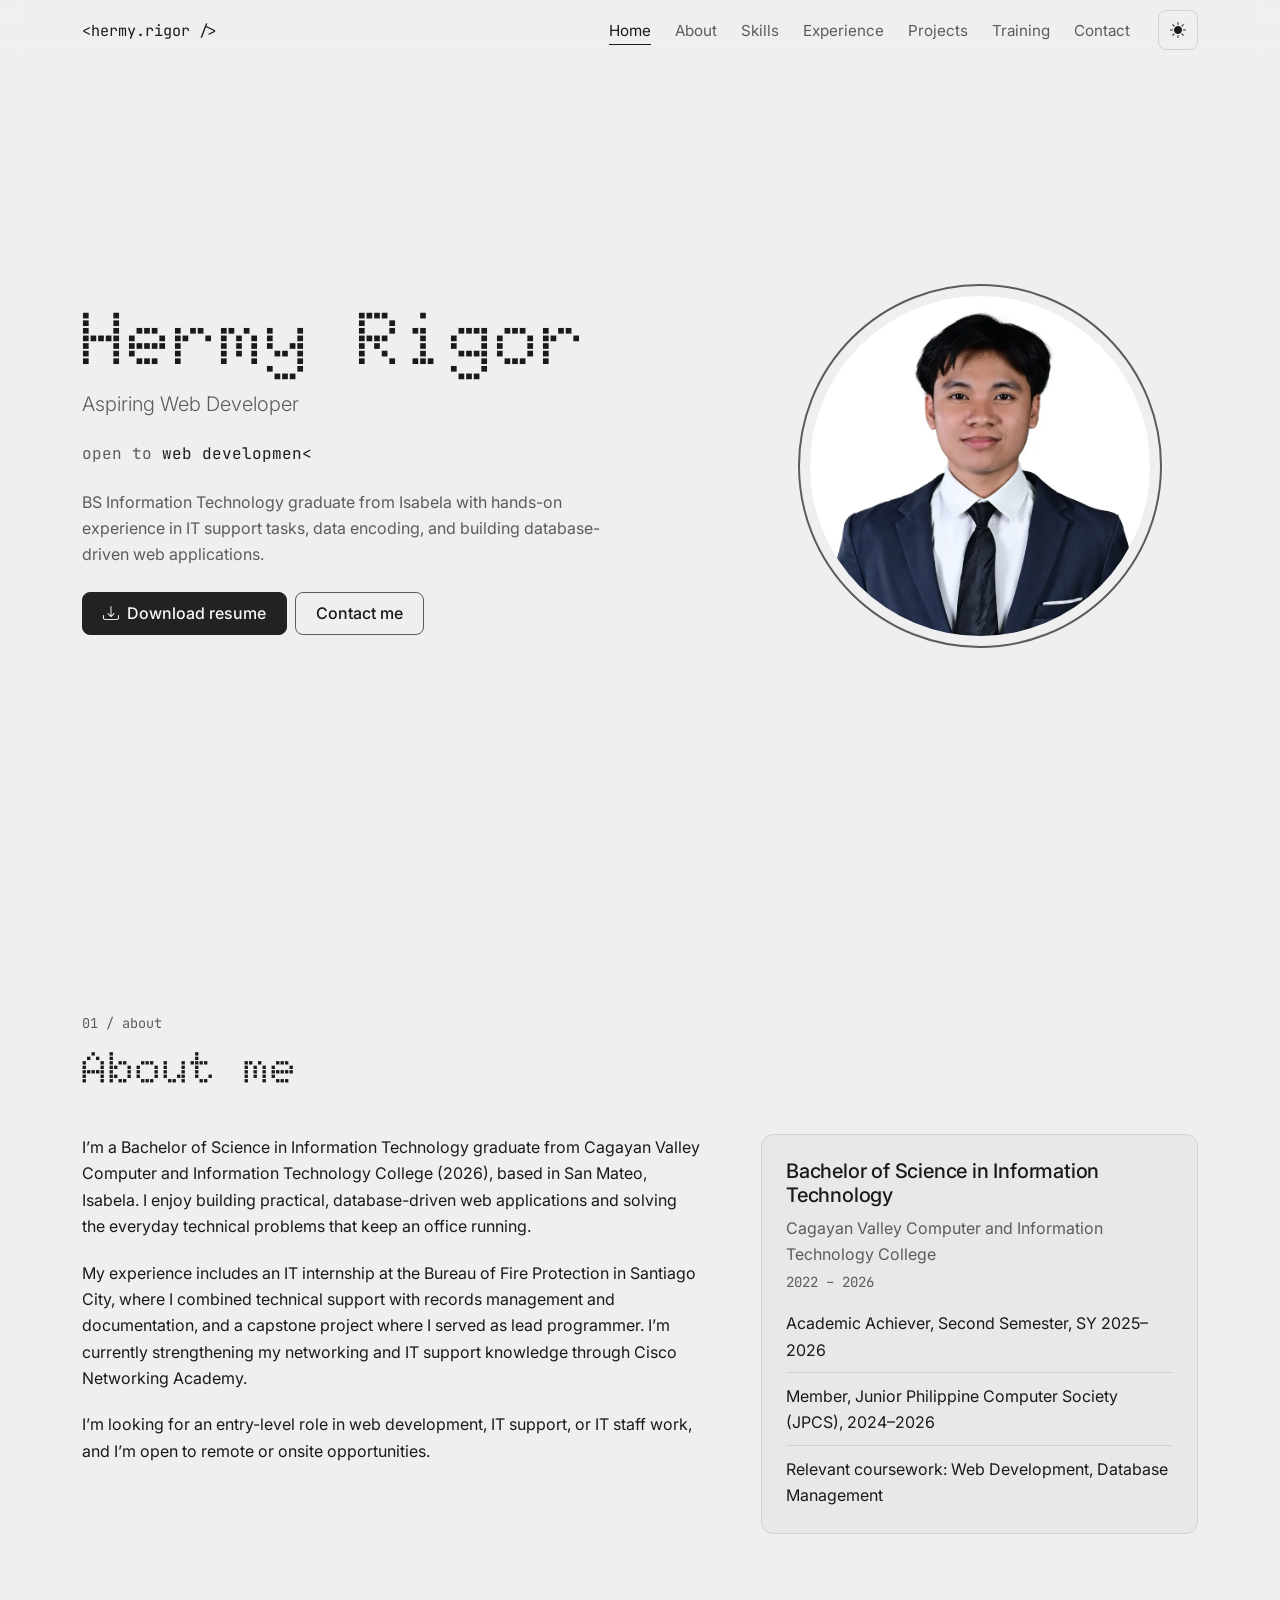
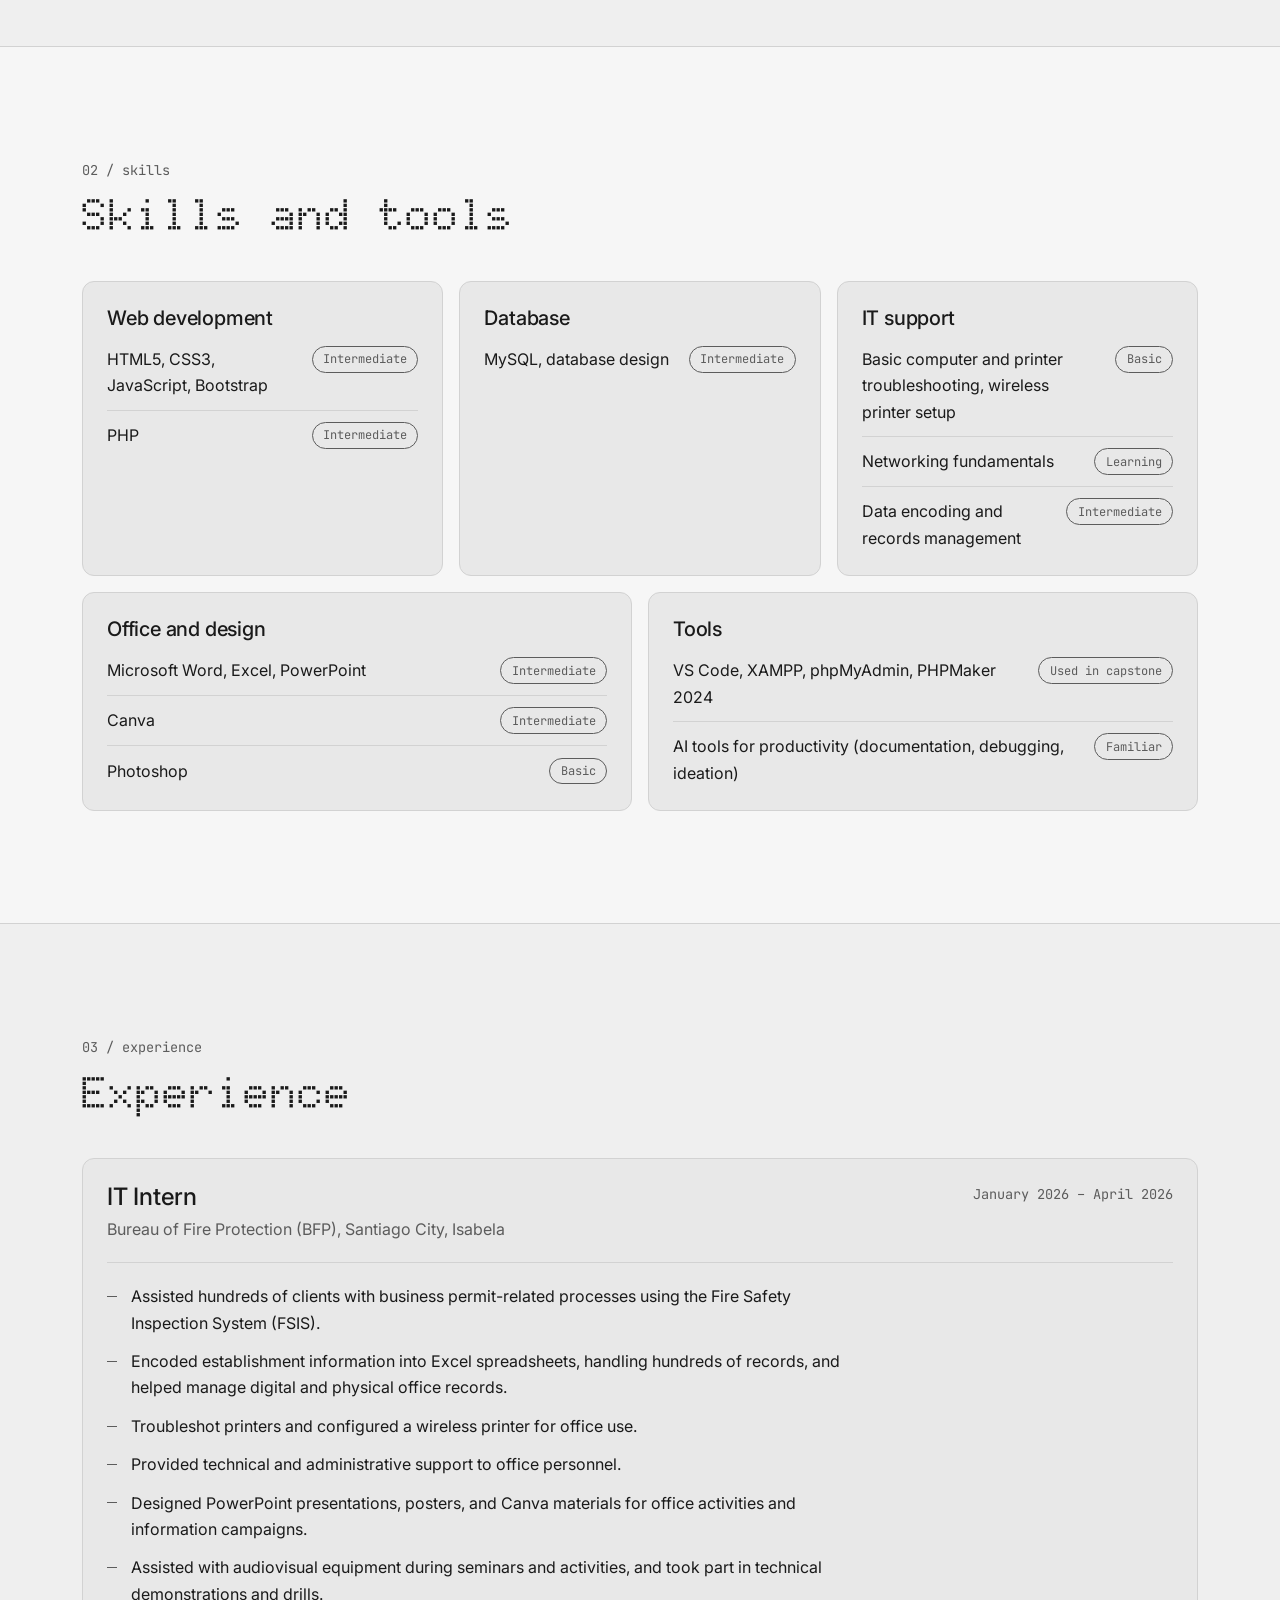
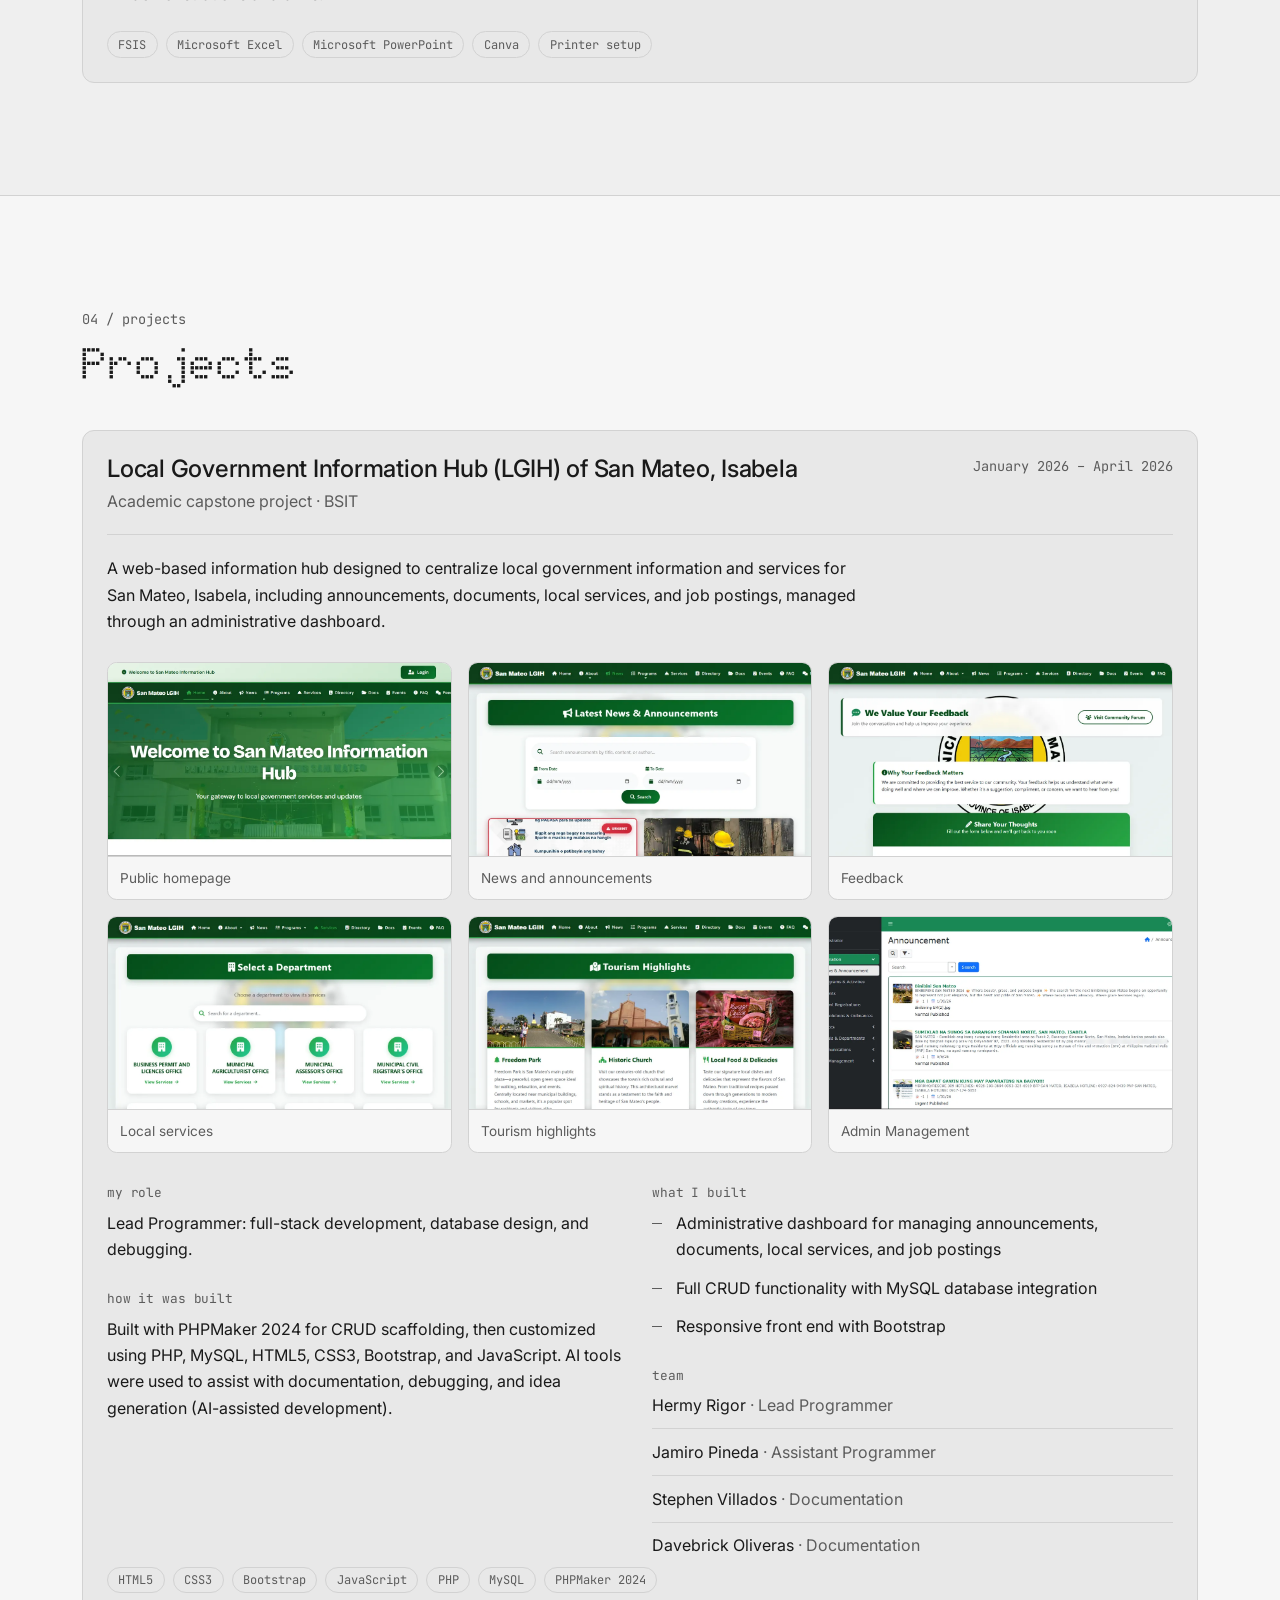
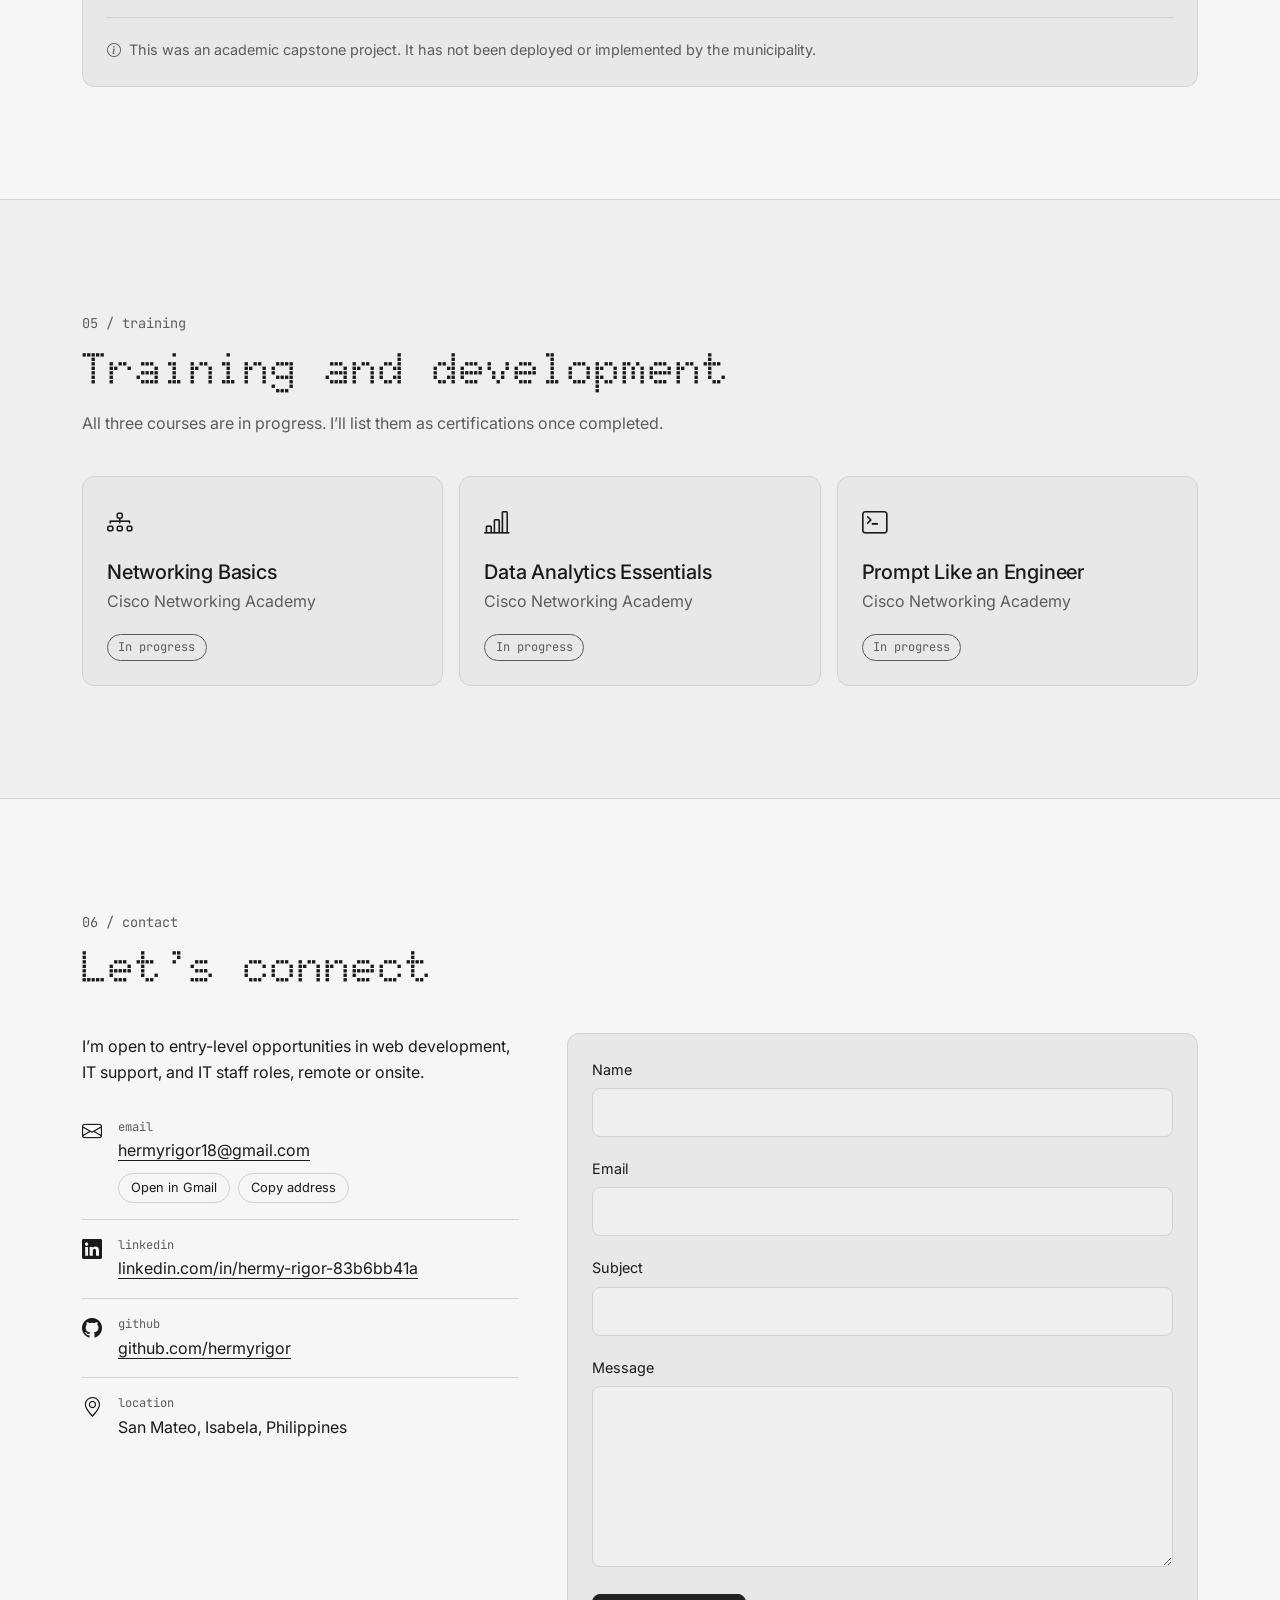
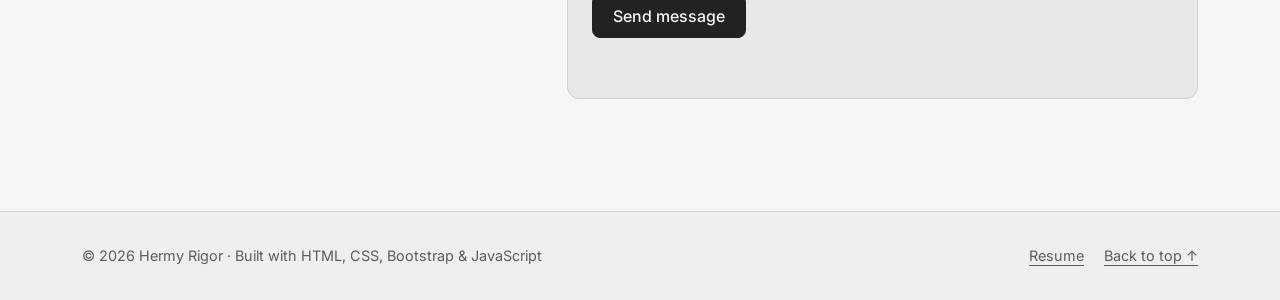
==== index.html @ cf00e8fc "Add LGIH screenshot gallery with viewer" ====
<!DOCTYPE html>
<html lang="en" data-bs-theme="dark">
<head>
  <meta charset="utf-8">
  <meta name="viewport" content="width=device-width, initial-scale=1">
  <title>Hermy Rigor | Aspiring Web Developer</title>
  <meta property="og:type" content="website">
  <meta property="og:title" content="Hermy Rigor | Aspiring Web Developer">
  <meta property="og:description" content="BS Information Technology graduate from San Mateo, Isabela, open to web development, IT support, and IT staff roles.">
  <meta name="twitter:card" content="summary">
  <meta name="description" content="Portfolio of Hermy Rigor, BS Information Technology graduate from San Mateo, Isabela, open to web development, IT support, and IT staff roles.">
  <meta name="theme-color" content="#121212">
  <link rel="icon" href="assets/icons/favicon.svg" type="image/svg+xml">

  <!-- Set the theme before first paint to avoid a flash -->
  <script>
    (function () {
      try {
        var saved = localStorage.getItem('theme');
        var theme = saved || (window.matchMedia('(prefers-color-scheme: light)').matches ? 'light' : 'dark');
        document.documentElement.setAttribute('data-bs-theme', theme);
      } catch (e) {}
    })();
  </script>

  <!-- Fonts: Doto (name and headings), Inter (body), JetBrains Mono (small labels) -->
  <link rel="preconnect" href="https://fonts.googleapis.com">
  <link rel="preconnect" href="https://fonts.gstatic.com" crossorigin>
  <link href="https://fonts.googleapis.com/css2?family=Doto:wght@700&family=Inter:wght@400;500&family=JetBrains+Mono:wght@400&display=swap" rel="stylesheet">

  <!-- Bootstrap 5.3 and Bootstrap Icons -->
  <link href="https://cdn.jsdelivr.net/npm/bootstrap@5.3.3/dist/css/bootstrap.min.css" rel="stylesheet">
  <link href="https://cdn.jsdelivr.net/npm/bootstrap-icons@1.11.3/font/bootstrap-icons.min.css" rel="stylesheet">

  <!-- Our styles load last so they override Bootstrap -->
  <link rel="stylesheet" href="assets/css/style.css">
</head>
<body data-bs-spy="scroll" data-bs-target="#siteNav" data-bs-root-margin="0px 0px -40%" data-bs-smooth-scroll="false" tabindex="0">
  <a class="skip-link" href="#main">Skip to content</a>

  <!-- ================= NAVBAR ================= -->
  <nav class="navbar navbar-expand-lg site-nav fixed-top" id="siteNav" aria-label="Main navigation">
    <div class="container">
      <a class="navbar-brand logo" href="#home">&lt;hermy.rigor /&gt;</a>

      <div class="d-flex align-items-center gap-2 order-lg-3">
        <button type="button" class="theme-toggle" data-theme-toggle>
          <i class="bi bi-moon-fill icon-dark" aria-hidden="true"></i>
          <i class="bi bi-sun-fill icon-light" aria-hidden="true"></i>
        </button>
        <button class="navbar-toggler nav-burger" type="button" data-bs-toggle="offcanvas" data-bs-target="#navMenu" aria-controls="navMenu" aria-label="Open menu">
          <i class="bi bi-list" aria-hidden="true"></i>
        </button>
      </div>

      <div class="offcanvas offcanvas-end" tabindex="-1" id="navMenu">
        <div class="offcanvas-header">
          <p class="offcanvas-title h6 mono" id="navMenuLabel">Menu</p>
          <button type="button" class="btn-close" data-bs-dismiss="offcanvas" aria-label="Close menu"></button>
        </div>
        <div class="offcanvas-body">
          <ul class="navbar-nav ms-lg-auto me-lg-3">
            <li class="nav-item"><a class="nav-link" href="#home">Home</a></li>
            <li class="nav-item"><a class="nav-link" href="#about">About</a></li>
            <li class="nav-item"><a class="nav-link" href="#skills">Skills</a></li>
            <li class="nav-item"><a class="nav-link" href="#experience">Experience</a></li>
            <li class="nav-item"><a class="nav-link" href="#projects">Projects</a></li>
            <li class="nav-item"><a class="nav-link" href="#training">Training</a></li>
            <li class="nav-item"><a class="nav-link" href="#contact">Contact</a></li>
          </ul>
        </div>
      </div>
    </div>
  </nav>

  <main id="main">
    <!-- ===== HOME (temporary: replaced in Step 3) ===== -->
        <!-- ================= HOME ================= -->
    <section id="home" class="section hero">
      <div class="container">
        <div class="row align-items-center g-5">

          <div class="col-lg-5 order-1 order-lg-2 text-center">
            <img class="hero-photo"
                 src="assets/images/profile/hermy-rigor.webp"
                 alt="Portrait of Hermy Rigor wearing a dark suit and black tie"
                 width="800" height="800" fetchpriority="high">
          </div>

          <div class="col-lg-7 order-2 order-lg-1">
            <h1 class="font-display display-name" aria-label="Hermy Rigor">
              <span data-decode="Hermy Rigor" aria-hidden="true">Hermy Rigor</span>
            </h1>
            <p class="lead hero-title">Aspiring Web Developer</p>
            <p class="mono open-line">
              <span class="text-muted-c">open to </span><span id="heroRole" aria-hidden="true">web development</span><span class="visually-hidden">web development, IT support, and IT staff roles</span>
            </p>
            <p class="hero-intro text-muted-c">
              BS Information Technology graduate from Isabela with hands-on experience in IT support tasks, data encoding, and building database-driven web applications.
            </p>
            <div class="d-flex flex-wrap gap-2 mt-4">
              <a href="assets/docs/Hermy_Rigor_Resume.pdf" class="btn btn-emph" download>
                <i class="bi bi-download me-2" aria-hidden="true"></i>Download resume
              </a>
              <a href="#contact" class="btn btn-ghost">Contact me</a>
            </div>
          </div>

        </div>
      </div>
    </section>

    <!-- ===== PLACEHOLDER SECTIONS (each is replaced in a later step) ===== -->
    <section id="about" class="section">
      <div class="container">
        <header class="section-head">
          <span class="section-label mono">01 / about</span>
          <h2 class="section-title font-display">About me</h2>
        </header>

        <div class="row g-5">
          <div class="col-lg-7 about-text">
            <p>I’m a Bachelor of Science in Information Technology graduate from Cagayan Valley Computer and Information Technology College (2026), based in San Mateo, Isabela. I enjoy building practical, database-driven web applications and solving the everyday technical problems that keep an office running.</p>
            <p>My experience includes an IT internship at the Bureau of Fire Protection in Santiago City, where I combined technical support with records management and documentation, and a capstone project where I served as lead programmer. I’m currently strengthening my networking and IT support knowledge through Cisco Networking Academy.</p>
            <p class="mb-0">I’m looking for an entry-level role in web development, IT support, or IT staff work, and I’m open to remote or onsite opportunities.</p>
          </div>

          <div class="col-lg-5">
            <article class="card-c">
              <h3 class="h5">Bachelor of Science in Information Technology</h3>
              <p class="text-muted-c mb-3">Cagayan Valley Computer and Information Technology College<br><span class="mono small">2022 – 2026</span></p>
              <ul class="plain-list">
                <li>Academic Achiever, Second Semester, SY 2025–2026</li>
                <li>Member, Junior Philippine Computer Society (JPCS), 2024–2026</li>
                <li>Relevant coursework: Web Development, Database Management</li>
              </ul>
            </article>
          </div>
        </div>
      </div>
    </section>
    <!-- ================= SKILLS ================= -->
    <section id="skills" class="section section-alt">
      <div class="container">
        <header class="section-head">
          <span class="section-label mono">02 / skills</span>
          <h2 class="section-title font-display">Skills and tools</h2>
        </header>

        <div class="row g-3">
          <div class="col-md-6 col-lg-4">
            <article class="card-c">
              <h3 class="h5 mb-3">Web development</h3>
              <ul class="skill-list">
                <li><span>HTML5, CSS3, JavaScript, Bootstrap</span><span class="level mono">Intermediate</span></li>
                <li><span>PHP</span><span class="level mono">Intermediate</span></li>
              </ul>
            </article>
          </div>

          <div class="col-md-6 col-lg-4">
            <article class="card-c">
              <h3 class="h5 mb-3">Database</h3>
              <ul class="skill-list">
                <li><span>MySQL, database design</span><span class="level mono">Intermediate</span></li>
              </ul>
            </article>
          </div>

          <div class="col-md-6 col-lg-4">
            <article class="card-c">
              <h3 class="h5 mb-3">IT support</h3>
              <ul class="skill-list">
                <li><span>Basic computer and printer troubleshooting, wireless printer setup</span><span class="level mono">Basic</span></li>
                <li><span>Networking fundamentals</span><span class="level mono">Learning</span></li>
                <li><span>Data encoding and records management</span><span class="level mono">Intermediate</span></li>
              </ul>
            </article>
          </div>

          <div class="col-md-6 col-lg-6">
            <article class="card-c">
              <h3 class="h5 mb-3">Office and design</h3>
              <ul class="skill-list">
                <li><span>Microsoft Word, Excel, PowerPoint</span><span class="level mono">Intermediate</span></li>
                <li><span>Canva</span><span class="level mono">Intermediate</span></li>
                <li><span>Photoshop</span><span class="level mono">Basic</span></li>
              </ul>
            </article>
          </div>

          <div class="col-md-12 col-lg-6">
            <article class="card-c">
              <h3 class="h5 mb-3">Tools</h3>
              <ul class="skill-list">
                <li><span>VS Code, XAMPP, phpMyAdmin, PHPMaker 2024</span><span class="level mono">Used in capstone</span></li>
                <li><span>AI tools for productivity (documentation, debugging, ideation)</span><span class="level mono">Familiar</span></li>
              </ul>
            </article>
          </div>
        </div>
      </div>
    </section>
        <!-- ================= EXPERIENCE ================= -->
    <section id="experience" class="section">
      <div class="container">
        <header class="section-head">
          <span class="section-label mono">03 / experience</span>
          <h2 class="section-title font-display">Experience</h2>
        </header>

        <article class="card-c exp-card">
          <div class="exp-head">
            <div>
              <h3 class="h4 mb-1">IT Intern</h3>
              <p class="text-muted-c mb-0">Bureau of Fire Protection (BFP), Santiago City, Isabela</p>
            </div>
            <span class="exp-date mono">January 2026 – April 2026</span>
          </div>

          <ul class="exp-list">
            <li>Assisted hundreds of clients with business permit-related processes using the Fire Safety Inspection System (FSIS).</li>
            <li>Encoded establishment information into Excel spreadsheets, handling hundreds of records, and helped manage digital and physical office records.</li>
            <li>Troubleshot printers and configured a wireless printer for office use.</li>
            <li>Provided technical and administrative support to office personnel.</li>
            <li>Designed PowerPoint presentations, posters, and Canva materials for office activities and information campaigns.</li>
            <li>Assisted with audiovisual equipment during seminars and activities, and took part in technical demonstrations and drills.</li>
          </ul>

          <ul class="tag-list" aria-label="Tools and systems used">
            <li>FSIS</li>
            <li>Microsoft Excel</li>
            <li>Microsoft PowerPoint</li>
            <li>Canva</li>
            <li>Printer setup</li>
          </ul>
        </article>
      </div>
    </section>
        <!-- ================= PROJECTS ================= -->
    <section id="projects" class="section section-alt">
      <div class="container">
        <header class="section-head">
          <span class="section-label mono">04 / projects</span>
          <h2 class="section-title font-display">Projects</h2>
        </header>

        <article class="card-c project-card">
          <div class="exp-head">
            <div>
              <h3 class="h4 mb-1">Local Government Information Hub (LGIH) of San Mateo, Isabela</h3>
              <p class="text-muted-c mb-0">Academic capstone project · BSIT</p>
            </div>
            <span class="exp-date mono">January 2026 – April 2026</span>
          </div>

          <p class="project-overview">A web-based information hub designed to centralize local government information and services for San Mateo, Isabela, including announcements, documents, local services, and job postings, managed through an administrative dashboard.</p>

          <!-- Screenshot gallery goes here in Step 6B -->

                    <ul class="gallery" aria-label="LGIH screenshots">
            <li>
              <button type="button" class="shot" data-gallery-index="0">
                <img src="assets/images/projects/lgih-1-home.webp" width="1200" height="605" loading="lazy"
                     alt="San Mateo LGIH public homepage with a banner reading Welcome to San Mateo Information Hub over a photo of the municipal building.">
                <span class="shot-cap">Public homepage</span>
              </button>
            </li>
            <li>
              <button type="button" class="shot" data-gallery-index="1">
                <img src="assets/images/projects/lgih-2-announcements.webp" width="1200" height="595" loading="lazy"
                     alt="Latest News and Announcements page with a search bar, date filters, and announcement cards, one marked urgent.">
                <span class="shot-cap">News and announcements</span>
              </button>
            </li>
            <li>
              <button type="button" class="shot" data-gallery-index="2">
                <img src="assets/images/projects/lgih-3-feedback.webp" width="1200" height="594" loading="lazy"
                     alt="Feedback page headed We Value Your Feedback, with a short note on why feedback matters and a Share Your Thoughts form below it.">
                <span class="shot-cap">Feedback</span>
              </button>
            </li>
            <li>
              <button type="button" class="shot" data-gallery-index="3">
                <img src="assets/images/projects/lgih-4-services.webp" width="1200" height="594" loading="lazy"
                     alt="Select a Department page with a search bar and department cards such as the Business Permit and Licences Office.">
                <span class="shot-cap">Local services</span>
              </button>
            </li>
            <li>
              <button type="button" class="shot" data-gallery-index="4">
                <img src="assets/images/projects/lgih-5-tourism.webp" width="1200" height="592" loading="lazy"
                     alt="Tourism Highlights page with cards for Freedom Park, the Historic Church, and Local Food and Delicacies.">
                <span class="shot-cap">Tourism highlights</span>
              </button>
            </li>
            <li>
              <button type="button" class="shot" data-gallery-index="5">
                <img src="assets/images/projects/lgih-6-admin.webp" width="1200" height="609" loading="lazy"
                     alt="Administrator dashboard showing the announcement list with search, filter, view, edit, and delete controls beside a sidebar menu.">
                <span class="shot-cap">Admin Management</span>
              </button>
            </li>
          </ul>

          <div class="row g-4">
            <div class="col-md-6">
              <div class="project-block">
                <h4 class="project-h mono">my role</h4>
                <p class="mb-0">Lead Programmer: full-stack development, database design, and debugging.</p>
              </div>
              <div class="project-block">
                <h4 class="project-h mono">how it was built</h4>
                <p class="mb-0">Built with PHPMaker 2024 for CRUD scaffolding, then customized using PHP, MySQL, HTML5, CSS3, Bootstrap, and JavaScript. AI tools were used to assist with documentation, debugging, and idea generation (AI-assisted development).</p>
              </div>
            </div>

            <div class="col-md-6">
              <div class="project-block">
                <h4 class="project-h mono">what I built</h4>
                <ul class="exp-list">
                  <li>Administrative dashboard for managing announcements, documents, local services, and job postings</li>
                  <li>Full CRUD functionality with MySQL database integration</li>
                  <li>Responsive front end with Bootstrap</li>
                </ul>
              </div>
              <div class="project-block">
                <h4 class="project-h mono">team</h4>
                <ul class="plain-list">
                  <li>Hermy Rigor <span class="text-muted-c">· Lead Programmer</span></li>
                  <li>Jamiro Pineda <span class="text-muted-c">· Assistant Programmer</span></li>
                  <li>Stephen Villados <span class="text-muted-c">· Documentation</span></li>
                  <li>Davebrick Oliveras <span class="text-muted-c">· Documentation</span></li>
                </ul>
              </div>
            </div>
          </div>

          <ul class="tag-list" aria-label="Technologies used">
            <li>HTML5</li>
            <li>CSS3</li>
            <li>Bootstrap</li>
            <li>JavaScript</li>
            <li>PHP</li>
            <li>MySQL</li>
            <li>PHPMaker 2024</li>
          </ul>

          <p class="project-note">
            <i class="bi bi-info-circle me-2" aria-hidden="true"></i>This was an academic capstone project. It has not been deployed or implemented by the municipality.
          </p>
        </article>
      </div>
    </section>
        <!-- ================= TRAINING ================= -->
    <section id="training" class="section">
      <div class="container">
        <header class="section-head">
          <span class="section-label mono">05 / training</span>
          <h2 class="section-title font-display">Training and development</h2>
          <p class="text-muted-c mt-3 mb-0">All three courses are in progress. I’ll list them as certifications once completed.</p>
        </header>

        <div class="row g-3">
          <div class="col-md-4">
            <article class="card-c training-card">
              <i class="bi bi-diagram-3 training-icon" aria-hidden="true"></i>
              <h3 class="h5 mb-1">Networking Basics</h3>
              <p class="text-muted-c mb-0">Cisco Networking Academy</p>
              <span class="level mono">In progress</span>
            </article>
          </div>
          <div class="col-md-4">
            <article class="card-c training-card">
              <i class="bi bi-bar-chart-line training-icon" aria-hidden="true"></i>
              <h3 class="h5 mb-1">Data Analytics Essentials</h3>
              <p class="text-muted-c mb-0">Cisco Networking Academy</p>
              <span class="level mono">In progress</span>
            </article>
          </div>
          <div class="col-md-4">
            <article class="card-c training-card">
              <i class="bi bi-terminal training-icon" aria-hidden="true"></i>
              <h3 class="h5 mb-1">Prompt Like an Engineer</h3>
              <p class="text-muted-c mb-0">Cisco Networking Academy</p>
              <span class="level mono">In progress</span>
            </article>
          </div>
        </div>
      </div>
    </section>

    <!-- ================= CONTACT ================= -->
    <section id="contact" class="section section-alt">
      <div class="container">
        <header class="section-head">
          <span class="section-label mono">06 / contact</span>
          <h2 class="section-title font-display">Let’s connect</h2>
        </header>

        <div class="row g-5">
          <div class="col-lg-5">
            <p class="contact-intro">I’m open to entry-level opportunities in web development, IT support, and IT staff roles, remote or onsite.</p>

            <ul class="contact-list">
              <li>
                <i class="bi bi-envelope" aria-hidden="true"></i>
                <div>
                  <span class="contact-label mono">email</span>
                  <a href="mailto:hermyrigor18@gmail.com">hermyrigor18@gmail.com</a>
                  <div class="email-actions">
                    <a class="mini-btn" href="https://mail.google.com/mail/?view=cm&amp;fs=1&amp;to=hermyrigor18@gmail.com&amp;su=Hello%20Hermy" target="_blank" rel="noopener noreferrer">Open in Gmail</a>
                    <button type="button" class="mini-btn" id="copyEmail" data-email="hermyrigor18@gmail.com">Copy address</button>
                    <span class="copy-status" id="copyStatus" role="status" aria-live="polite"></span>
                  </div>
                </div>
              </li>
              <li>
                <i class="bi bi-linkedin" aria-hidden="true"></i>
                <div>
                  <span class="contact-label mono">linkedin</span>
                  <a href="https://www.linkedin.com/in/hermy-rigor-83b6bb41a" target="_blank" rel="noopener noreferrer">linkedin.com/in/hermy-rigor-83b6bb41a</a>
                </div>
              </li>
              <li>
                <i class="bi bi-github" aria-hidden="true"></i>
                <div>
                  <span class="contact-label mono">github</span>
                  <a href="https://github.com/hermyrigor" target="_blank" rel="noopener noreferrer">github.com/hermyrigor</a>
                </div>
              </li>
              <li>
                <i class="bi bi-geo-alt" aria-hidden="true"></i>
                <div>
                  <span class="contact-label mono">location</span>
                  <span>San Mateo, Isabela, Philippines</span>
                </div>
              </li>
            </ul>
          </div>

          <div class="col-lg-7">
            <div class="card-c contact-card">
              <form id="contactForm" novalidate>
                <div class="field">
                  <label for="cfName">Name</label>
                  <input id="cfName" name="name" type="text" autocomplete="name" maxlength="80" required aria-describedby="cfNameErr">
                  <p class="field-error" id="cfNameErr" hidden></p>
                </div>
                <div class="field">
                  <label for="cfEmail">Email</label>
                  <input id="cfEmail" name="email" type="email" autocomplete="email" maxlength="254" required aria-describedby="cfEmailErr">
                  <p class="field-error" id="cfEmailErr" hidden></p>
                </div>
                <div class="field">
                  <label for="cfSubject">Subject</label>
                  <input id="cfSubject" name="subject" type="text" maxlength="120" required aria-describedby="cfSubjectErr">
                  <p class="field-error" id="cfSubjectErr" hidden></p>
                </div>
                <div class="field">
                  <label for="cfMessage">Message</label>
                  <textarea id="cfMessage" name="message" rows="6" maxlength="2000" required aria-describedby="cfMessageErr"></textarea>
                  <p class="field-error" id="cfMessageErr" hidden></p>
                </div>

                <!-- Spam trap: real visitors never see or fill this -->
                <div class="hp" aria-hidden="true">
                  <label>Leave this field empty <input type="text" name="company_website" tabindex="-1" autocomplete="off"></label>
                </div>

                <button type="submit" class="btn btn-emph">Send message</button>
                <p class="form-status" id="cfStatus" role="status" aria-live="polite"></p>
              </form>
            </div>
          </div>
        </div>
      </div>
    </section>
  </main>
  <footer class="site-footer">
    <div class="container footer-inner">
      <p class="mb-0 text-muted-c">© 2026 Hermy Rigor · Built with HTML, CSS, Bootstrap &amp; JavaScript</p>
      <p class="mb-0 footer-links">
        <a href="assets/docs/Hermy_Rigor_Resume.pdf" download>Resume</a>
        <a href="#home">Back to top ↑</a>
      </p>
    </div>
  </footer>

    <!-- Screenshot viewer -->
  <div class="modal fade" id="galleryModal" tabindex="-1" role="dialog" aria-labelledby="galleryTitle" aria-hidden="true">
    <div class="modal-dialog modal-dialog-centered modal-xl">
      <div class="modal-content">
        <div class="modal-header">
          <p class="modal-title h6 mono mb-0" id="galleryTitle">Screenshot <span id="galleryCount"></span></p>
          <button type="button" class="btn-close" data-bs-dismiss="modal" aria-label="Close"></button>
        </div>
        <div class="modal-body">
          <img id="galleryImg" src="" alt="">
          <p id="galleryCaption" class="gallery-caption mb-0"></p>
        </div>
        <div class="modal-footer">
          <button type="button" class="btn btn-ghost" id="galleryPrev"><i class="bi bi-arrow-left me-2" aria-hidden="true"></i>Previous</button>
          <button type="button" class="btn btn-ghost" id="galleryNext">Next<i class="bi bi-arrow-right ms-2" aria-hidden="true"></i></button>
        </div>
      </div>
    </div>
  </div>

  <script src="https://cdn.jsdelivr.net/npm/bootstrap@5.3.3/dist/js/bootstrap.bundle.min.js"></script>
  <script src="assets/js/main.js"></script>
</body>
</html>
---- assets/css/style.css ----
/* =========================================================
   Hermy Rigor Portfolio: base styles
   ========================================================= */

/* ---------- Fonts and spacing ---------- */
:root {
  --font-sans: 'Inter', system-ui, -apple-system, 'Segoe UI', Roboto, Arial, sans-serif;
  --font-display: 'Doto', 'JetBrains Mono', ui-monospace, monospace;
  --font-mono: 'JetBrains Mono', ui-monospace, SFMono-Regular, Menlo, Consolas, monospace;
  --section-space: clamp(4rem, 9vw, 7rem);
}

/* ---------- Color palette (dark is the default) ---------- */
[data-bs-theme="dark"] {
  --c-bg: #121212;
  --c-surface: #181818;
  --c-card: #1E1E1E;
  --c-border: #2E2E2E;
  --c-muted: #9A9A9A;
  --c-text: #E8E8E8;
  --c-emph: #EDEDED;
  --c-on-emph: #121212;
}
[data-bs-theme="light"] {
  --c-bg: #EFEFEF;
  --c-surface: #F6F6F6;
  --c-card: #E8E8E8;
  --c-border: #D2D2D2;
  --c-muted: #5C5C5C;
  --c-text: #1A1A1A;
  --c-emph: #222222;
  --c-on-emph: #F6F6F6;
}

/* Point Bootstrap's own variables at our palette */
[data-bs-theme="dark"],
[data-bs-theme="light"] {
  --bs-body-bg: var(--c-bg);
  --bs-body-color: var(--c-text);
  --bs-body-font-family: var(--font-sans);
  --bs-border-color: var(--c-border);
  --bs-secondary-color: var(--c-muted);
}

/* ---------- Base ---------- */
html {
  scroll-behavior: smooth;
  scroll-padding-top: 5rem; /* leaves room for the fixed navbar */
}
body {
  background: var(--c-bg);
  color: var(--c-text);
  font-family: var(--font-sans);
  line-height: 1.65;
}
h1, h2, h3, h4, h5, h6 { font-weight: 500; letter-spacing: -0.01em; }
a { color: var(--c-text); text-underline-offset: 0.25em; }
a:hover { color: var(--c-muted); }
::selection { background: var(--c-emph); color: var(--c-on-emph); }

.font-display { font-family: var(--font-display); font-weight: 700; letter-spacing: 0; }
.mono { font-family: var(--font-mono); }
.text-muted-c { color: var(--c-muted) !important; }
.display-name { font-size: clamp(2.6rem, 9vw, 4.75rem); line-height: 1.1; margin-bottom: 0.5rem; }

.section { padding-block: var(--section-space); }

/* ---------- Buttons ---------- */
.btn-emph,
.btn-ghost {
  font-weight: 500;
  padding: 0.55rem 1.25rem;
  border-radius: 0.5rem;
  transition: opacity 0.2s, border-color 0.2s;
}
.btn-emph { background: var(--c-emph); color: var(--c-on-emph); border: 1px solid var(--c-emph); }
.btn-emph:hover { background: var(--c-emph); color: var(--c-on-emph); opacity: 0.85; }
.btn-ghost { background: transparent; color: var(--c-text); border: 1px solid var(--c-muted); }
.btn-ghost:hover { background: transparent; color: var(--c-text); border-color: var(--c-text); }

/* ---------- Cards ---------- */
.card-c {
  background: var(--c-card);
  border: 1px solid var(--c-border);
  border-radius: 0.75rem;
  padding: 1.5rem;
  height: 100%;
  transition: border-color 0.2s, transform 0.2s;
}
.card-c:hover { border-color: var(--c-muted); transform: translateY(-3px); }

/* ---------- Theme toggle ---------- */
.theme-toggle {
  background: transparent;
  color: var(--c-text);
  border: 1px solid var(--c-border);
  border-radius: 0.5rem;
  width: 2.5rem;
  height: 2.5rem;
  display: inline-flex;
  align-items: center;
  justify-content: center;
  cursor: pointer;
  transition: border-color 0.2s;
}
.theme-toggle:hover { border-color: var(--c-muted); }
[data-bs-theme="dark"] .icon-light,
[data-bs-theme="light"] .icon-dark { display: none; }

/* ---------- Accessibility ---------- */
:focus-visible { outline: 2px solid var(--c-text); outline-offset: 3px; }
.skip-link {
  position: absolute;
  left: 1rem;
  top: -4rem;
  z-index: 2000;
  background: var(--c-emph);
  color: var(--c-on-emph);
  padding: 0.6rem 1rem;
  border-radius: 0.5rem;
}
.skip-link:focus { top: 1rem; color: var(--c-on-emph); }

@media (prefers-reduced-motion: reduce) {
  html { scroll-behavior: auto; }
  *, *::before, *::after { transition: none !important; animation: none !important; }
}


/* =========================================================
   NAVBAR
   ========================================================= */
.site-nav {
  border-bottom: 1px solid transparent;
  padding-block: 0.6rem;
  transition: border-color 0.2s;
}
/* The blurred background lives on its own layer so it doesn't trap the mobile menu */
.site-nav::before {
  content: "";
  position: absolute;
  inset: 0;
  z-index: -1;
  background: var(--c-bg);
  background: color-mix(in srgb, var(--c-bg) 88%, transparent);
  -webkit-backdrop-filter: blur(10px);
  backdrop-filter: blur(10px);
}
.site-nav.scrolled { border-bottom-color: var(--c-border); }

.site-nav .logo {
  font-family: var(--font-mono);
  font-size: 0.95rem;
  color: var(--c-text);
}
.site-nav .logo:hover { color: var(--c-muted); }

.site-nav .navbar-nav .nav-link {
  color: var(--c-muted);
  font-size: 0.95rem;
  padding: 0.5rem 0.75rem;
  transition: color 0.2s;
}
.site-nav .navbar-nav .nav-link:hover,
.site-nav .navbar-nav .nav-link.active { color: var(--c-text); }
.site-nav .navbar-nav .nav-link.active {
  text-decoration: underline;
  text-decoration-thickness: 1px;
  text-underline-offset: 0.55em;
}

/* Hamburger button */
.nav-burger {
  width: 2.5rem;
  height: 2.5rem;
  padding: 0;
  display: inline-flex;
  align-items: center;
  justify-content: center;
  color: var(--c-text);
  border: 1px solid var(--c-border);
  border-radius: 0.5rem;
  font-size: 1.5rem;
}
.nav-burger:focus { box-shadow: none; }

/* Slide-in menu (phones and tablets) */
.offcanvas {
  --bs-offcanvas-bg: var(--c-surface);
  --bs-offcanvas-color: var(--c-text);
  --bs-offcanvas-border-color: var(--c-border);
}
@media (max-width: 991.98px) {
  .offcanvas .nav-link {
    font-size: 1.1rem;
    padding: 0.85rem 0;
    border-bottom: 1px solid var(--c-border);
  }
  .site-nav .offcanvas .navbar-nav .nav-link { color: var(--c-text); }
  .site-nav .navbar-nav .nav-link.active {
    text-decoration: none;
    font-weight: 500;
  }
}

/* =========================================================
   HERO
   ========================================================= */
.hero {
  min-height: 100vh;
  min-height: 100svh;
  display: flex;
  align-items: center;
  padding-top: calc(var(--section-space) + 2rem);
}

.hero .container { width: 100%; }

.hero-photo {
  width: clamp(180px, 62vw, 340px);
  height: auto;
  aspect-ratio: 1 / 1;
  object-fit: cover;
  border-radius: 50%;
  background: #FFFFFF; /* the photo has a white background */
  outline: 2px solid var(--c-muted);
  outline-offset: 10px;
}
.hero-title { color: var(--c-muted); margin-bottom: 1.25rem; }
.open-line { font-size: 1rem; margin-bottom: 1.25rem; min-height: 1.7em; }
.hero-intro { max-width: 52ch; margin-bottom: 0; }


/* =========================================================
   SECTION HEADERS (reused by every section)
   ========================================================= */
.section-head { margin-bottom: 2.5rem; }
.section-label {
  display: block;
  font-size: 0.85rem;
  color: var(--c-muted);
  margin-bottom: 0.5rem;
}
.section-title {
  font-size: clamp(1.9rem, 5vw, 2.8rem);
  line-height: 1.15;
  margin: 0;
}
.section-alt {
  background: var(--c-surface);
  border-block: 1px solid var(--c-border);
}

/* =========================================================
   ABOUT
   ========================================================= */
.about-text p { max-width: 62ch; margin-bottom: 1.25rem; }
.plain-list,
.skill-list { list-style: none; padding: 0; margin: 0; }
.plain-list li { padding: 0.6rem 0; border-top: 1px solid var(--c-border); }
.plain-list li:first-child { border-top: 0; padding-top: 0; }
.plain-list li:last-child { padding-bottom: 0; }

/* =========================================================
   SKILLS
   ========================================================= */
.skill-list li {
  display: flex;
  justify-content: space-between;
  align-items: flex-start;
  gap: 1rem;
  padding: 0.7rem 0;
  border-top: 1px solid var(--c-border);
}
.skill-list li:first-child { border-top: 0; padding-top: 0; }
.skill-list li:last-child { padding-bottom: 0; }
.level {
  flex-shrink: 0;
  font-size: 0.75rem;
  line-height: 1;
  padding: 0.4rem 0.65rem;
  border: 1px solid var(--c-muted);
  border-radius: 999px;
  color: var(--c-muted);
  white-space: nowrap;
}


/* =========================================================
   EXPERIENCE
   ========================================================= */
.exp-card:hover { transform: none; }

.exp-head {
  display: flex;
  justify-content: space-between;
  align-items: flex-start;
  flex-wrap: wrap;
  gap: 0.75rem 1.5rem;
  padding-bottom: 1.25rem;
  margin-bottom: 1.25rem;
  border-bottom: 1px solid var(--c-border);
}
.exp-date {
  font-size: 0.85rem;
  color: var(--c-muted);
  white-space: nowrap;
}

.exp-list { list-style: none; padding: 0; margin: 0 0 1.5rem; }
.exp-list li {
  position: relative;
  padding-left: 1.5rem;
  margin-bottom: 0.75rem;
  max-width: 75ch;
}
.exp-list li:last-child { margin-bottom: 0; }
.exp-list li::before {
  content: "";
  position: absolute;
  left: 0;
  top: 0.8em;
  width: 0.6rem;
  height: 1px;
  background: var(--c-muted);
}

.tag-list {
  list-style: none;
  padding: 0;
  margin: 0;
  display: flex;
  flex-wrap: wrap;
  gap: 0.5rem;
}
.tag-list li {
  font-family: var(--font-mono);
  font-size: 0.75rem;
  line-height: 1;
  padding: 0.4rem 0.65rem;
  border: 1px solid var(--c-border);
  border-radius: 999px;
  color: var(--c-muted);
}


/* =========================================================
   PROJECTS
   ========================================================= */
.project-card:hover { transform: none; }

.project-overview { max-width: 75ch; margin-bottom: 1.75rem; }

.project-block { margin-bottom: 1.75rem; }
.project-block:last-child { margin-bottom: 0; }
.project-block .exp-list { margin-bottom: 0; }

.project-h {
  font-size: 0.8rem;
  font-weight: 400;
  color: var(--c-muted);
  margin-bottom: 0.6rem;
}

.project-card .tag-list { margin-top: 0.5rem; }

.project-note {
  margin: 1.5rem 0 0;
  padding-top: 1.25rem;
  border-top: 1px solid var(--c-border);
  font-size: 0.9rem;
  color: var(--c-muted);
}

/* =========================================================
   TRAINING
   ========================================================= */
.training-icon { display: block; font-size: 1.6rem; margin-bottom: 1rem; }
.training-card .level { display: inline-block; margin-top: 1.25rem; }

/* =========================================================
   CONTACT
   ========================================================= */
.contact-card:hover { transform: none; }
.contact-intro { max-width: 46ch; margin-bottom: 2rem; }

.contact-list { list-style: none; padding: 0; margin: 0; }
.contact-list li {
  display: flex;
  gap: 1rem;
  align-items: flex-start;
  padding: 1rem 0;
  border-top: 1px solid var(--c-border);
}
.contact-list li:first-child { border-top: 0; padding-top: 0; }
.contact-list .bi { font-size: 1.25rem; line-height: 1.4; }
.contact-list > li > div { min-width: 0; }
.contact-list a { overflow-wrap: anywhere; }
.contact-label { display: block; font-size: 0.75rem; color: var(--c-muted); }

/* Form */
.field { margin-bottom: 1.25rem; }
.field label { display: block; font-size: 0.9rem; margin-bottom: 0.4rem; }
.field input,
.field textarea {
  width: 100%;
  background: var(--c-bg);
  color: var(--c-text);
  border: 1px solid var(--c-border);
  border-radius: 0.5rem;
  padding: 0.65rem 0.85rem;
  font: inherit;
  transition: border-color 0.2s;
}
.field textarea { min-height: 9rem; resize: vertical; }
.field input:hover,
.field textarea:hover { border-color: var(--c-muted); }
.field input:focus,
.field textarea:focus { border-color: var(--c-text); }
.field [aria-invalid="true"] { border-color: var(--c-text); box-shadow: 0 0 0 1px var(--c-text); }

.field-error { margin: 0.4rem 0 0; font-size: 0.85rem; }
.field-error::before { content: "Error: "; font-weight: 500; }

.form-status { margin: 1rem 0 0; font-size: 0.9rem; color: var(--c-muted); min-height: 1.4em; }

/* Spam trap: hidden from sight but not display:none, so simple bots still fill it */
.hp { position: absolute; left: -9999px; width: 1px; height: 1px; overflow: hidden; }

/* Email alternatives */
.email-actions {
  display: flex;
  flex-wrap: wrap;
  align-items: center;
  gap: 0.5rem;
  margin-top: 0.6rem;
}
.mini-btn {
  font: inherit;
  font-size: 0.8rem;
  line-height: 1;
  padding: 0.45rem 0.75rem;
  border: 1px solid var(--c-border);
  border-radius: 999px;
  background: transparent;
  color: var(--c-text);
  text-decoration: none;
  cursor: pointer;
  transition: border-color 0.2s;
}
.mini-btn:hover { border-color: var(--c-muted); color: var(--c-text); }
.copy-status { font-size: 0.8rem; color: var(--c-muted); }


/* =========================================================
   FOOTER
   ========================================================= */
.site-footer { padding-block: 2rem; font-size: 0.9rem; }
.footer-inner {
  display: flex;
  flex-wrap: wrap;
  justify-content: space-between;
  align-items: center;
  gap: 0.75rem 1.5rem;
}
.footer-links { display: flex; gap: 1.25rem; }
.footer-links a { color: var(--c-muted); }
.footer-links a:hover { color: var(--c-text); }

/* =========================================================
   SCROLL FADE-IN
   ========================================================= */
.will-reveal {
  opacity: 0;
  transform: translateY(16px);
  transition: opacity 0.4s ease, transform 0.4s ease;
}
.will-reveal.is-visible { opacity: 1; transform: none; }


/* =========================================================
   PROJECT GALLERY
   ========================================================= */
.gallery {
  list-style: none;
  padding: 0;
  margin: 0 0 2rem;
  display: grid;
  grid-template-columns: repeat(2, minmax(0, 1fr));
  gap: 0.75rem;
}
@media (min-width: 768px) {
  .gallery { grid-template-columns: repeat(3, minmax(0, 1fr)); gap: 1rem; }
}

.shot {
  display: block;
  width: 100%;
  padding: 0;
  margin: 0;
  background: var(--c-surface);
  color: var(--c-text);
  border: 1px solid var(--c-border);
  border-radius: 0.6rem;
  overflow: hidden;
  text-align: left;
  cursor: zoom-in;
  transition: border-color 0.2s;
}
.shot:hover { border-color: var(--c-muted); }
.shot img {
  display: block;
  width: 100%;
  height: auto;
  aspect-ratio: 16 / 9;
  object-fit: cover;
  object-position: top;
}
.shot-cap {
  display: block;
  padding: 0.6rem 0.75rem;
  font-size: 0.85rem;
  color: var(--c-muted);
  border-top: 1px solid var(--c-border);
}

/* Viewer */
.modal {
  --bs-modal-bg: var(--c-surface);
  --bs-modal-color: var(--c-text);
  --bs-modal-border-color: var(--c-border);
  --bs-modal-header-border-color: var(--c-border);
  --bs-modal-footer-border-color: var(--c-border);
}
#galleryImg {
  display: block;
  width: 100%;
  height: auto;
  max-height: 68vh;
  object-fit: contain;
  border: 1px solid var(--c-border);
  border-radius: 0.5rem;
  background: var(--c-bg);
}
.gallery-caption { margin-top: 0.9rem; color: var(--c-muted); }
.modal-footer { justify-content: space-between; }
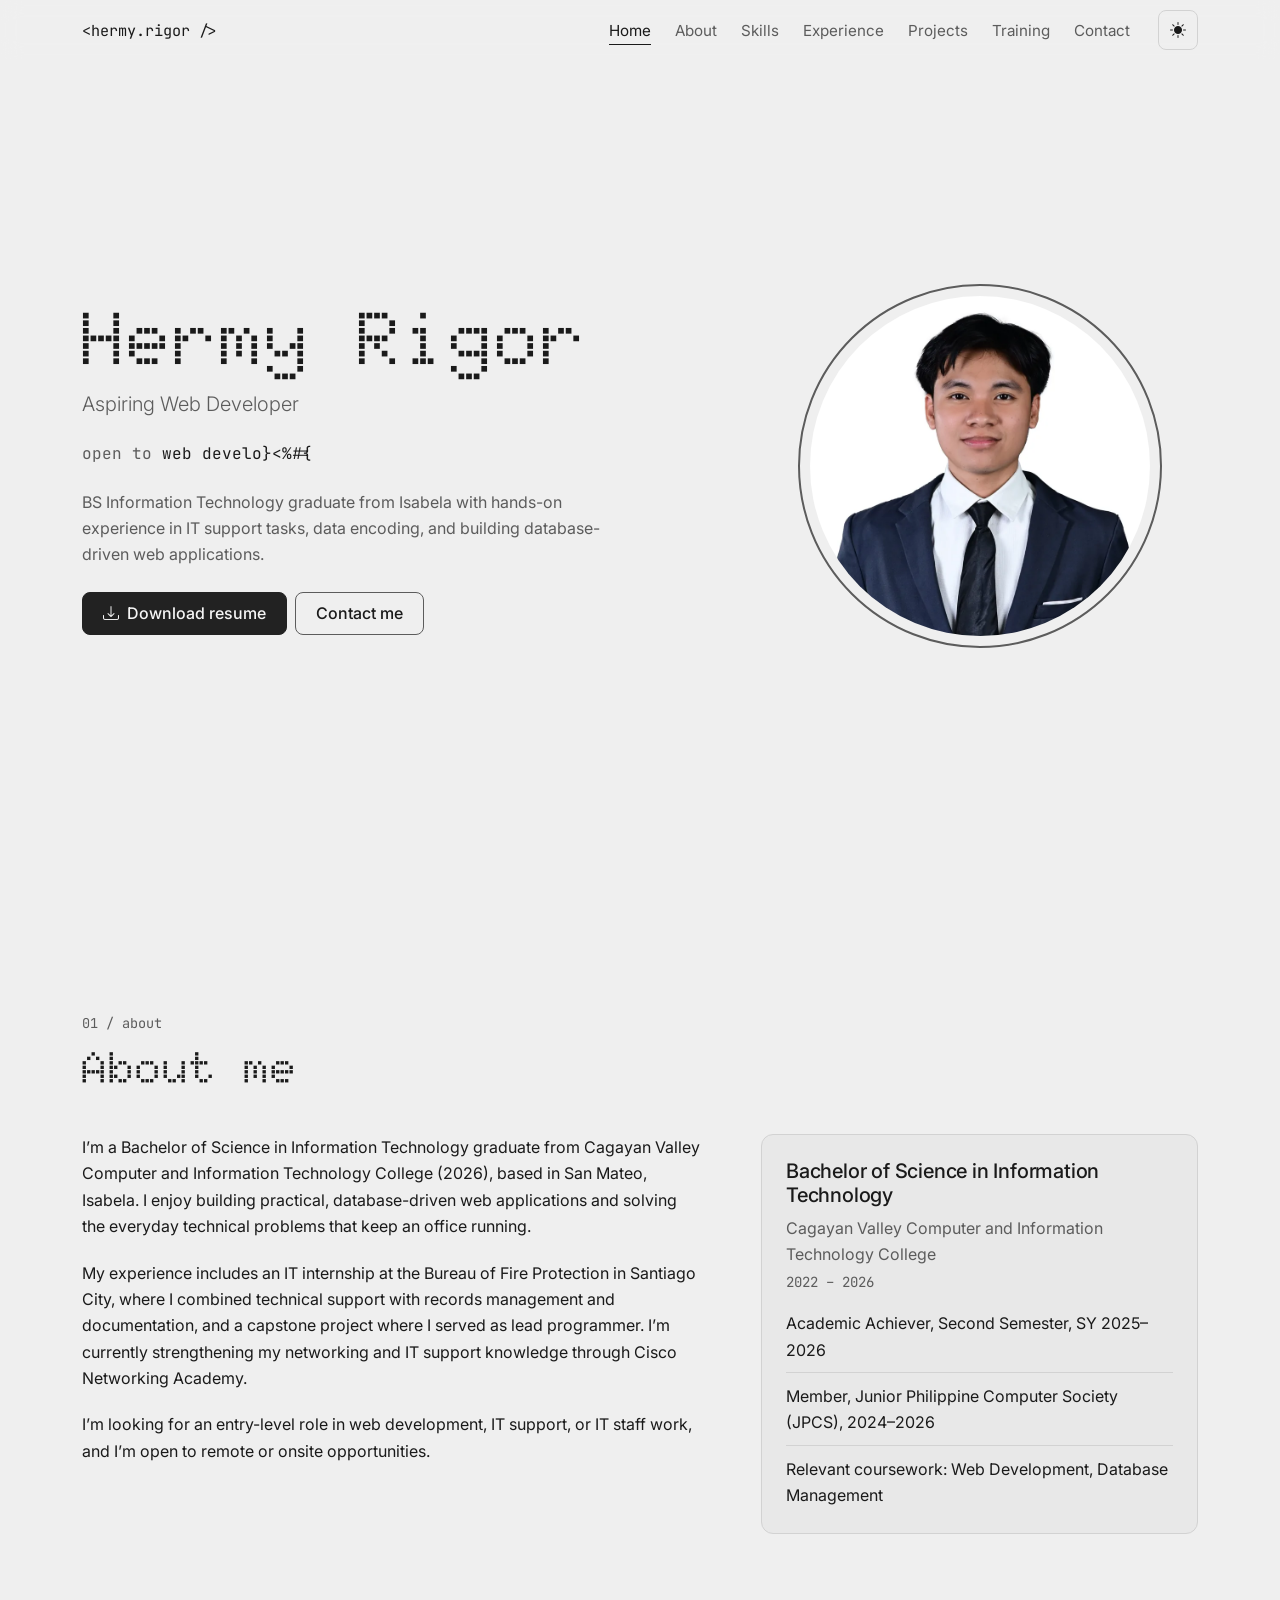
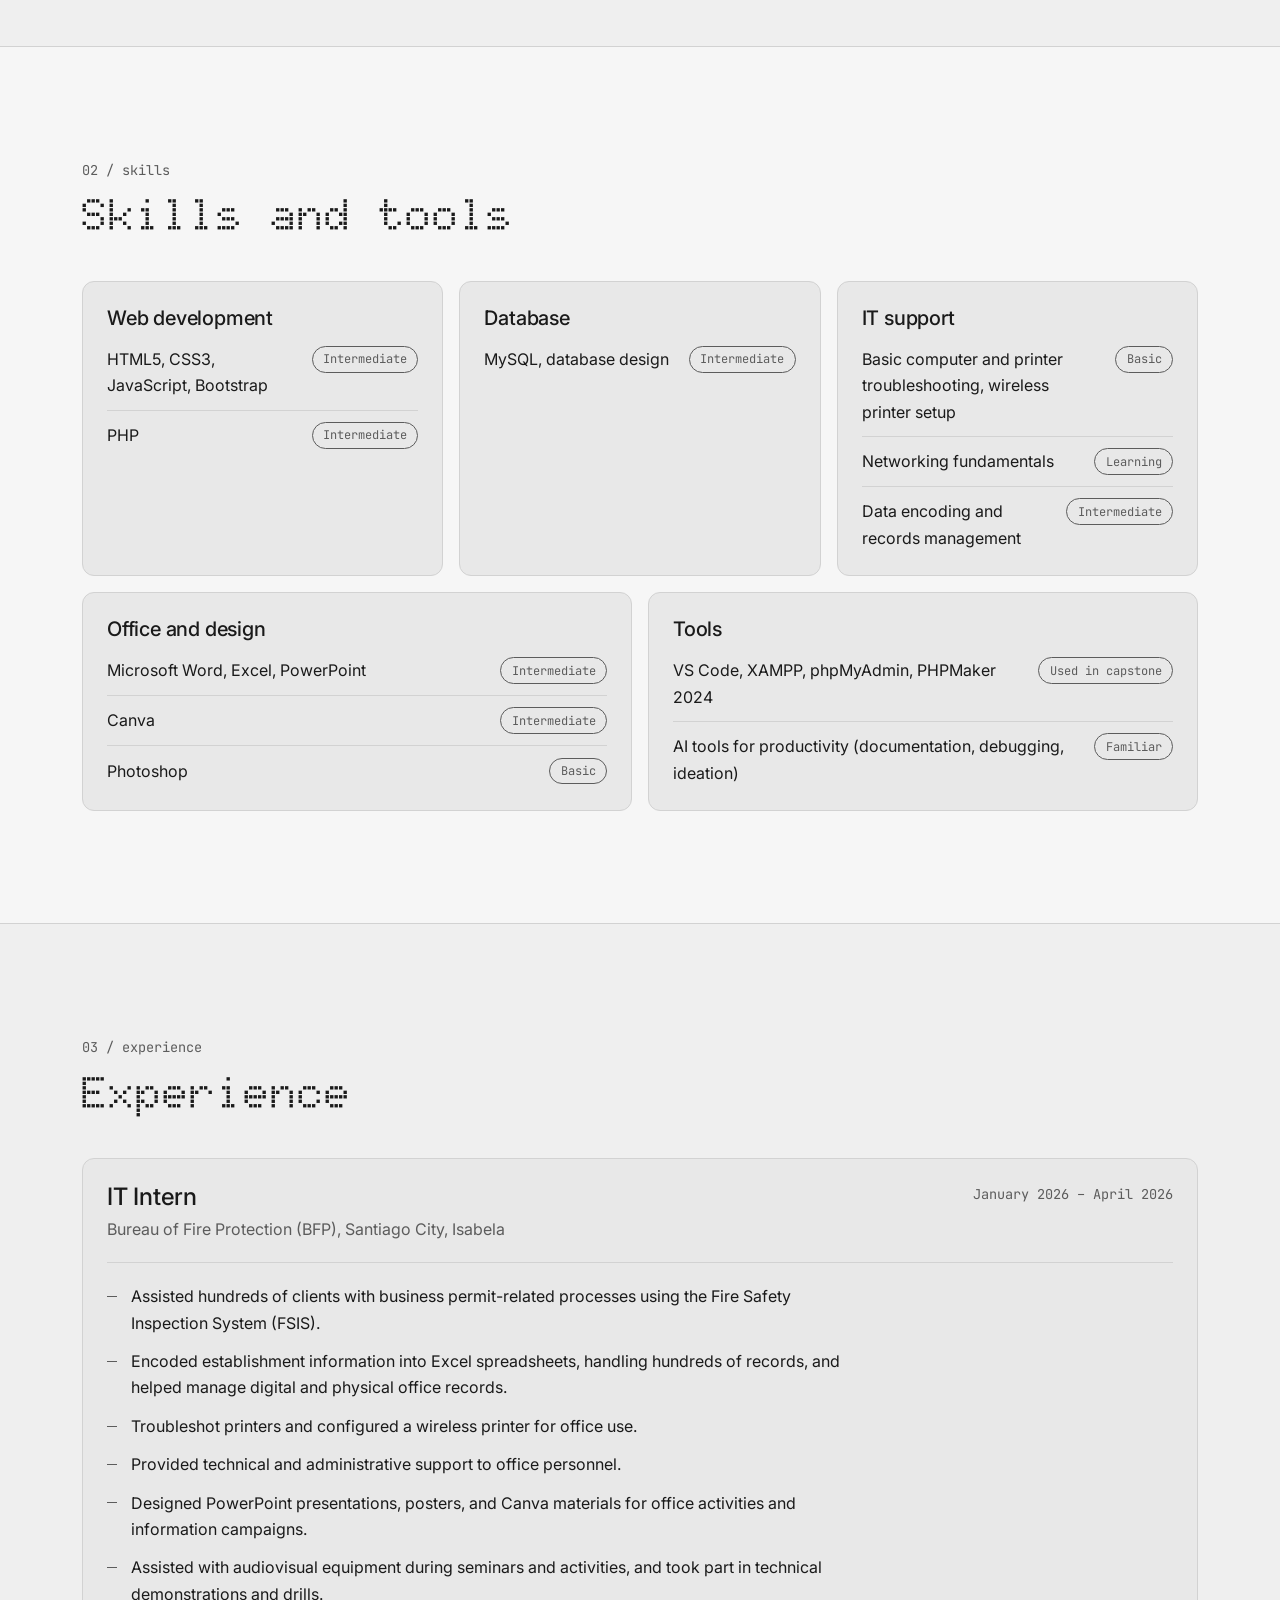
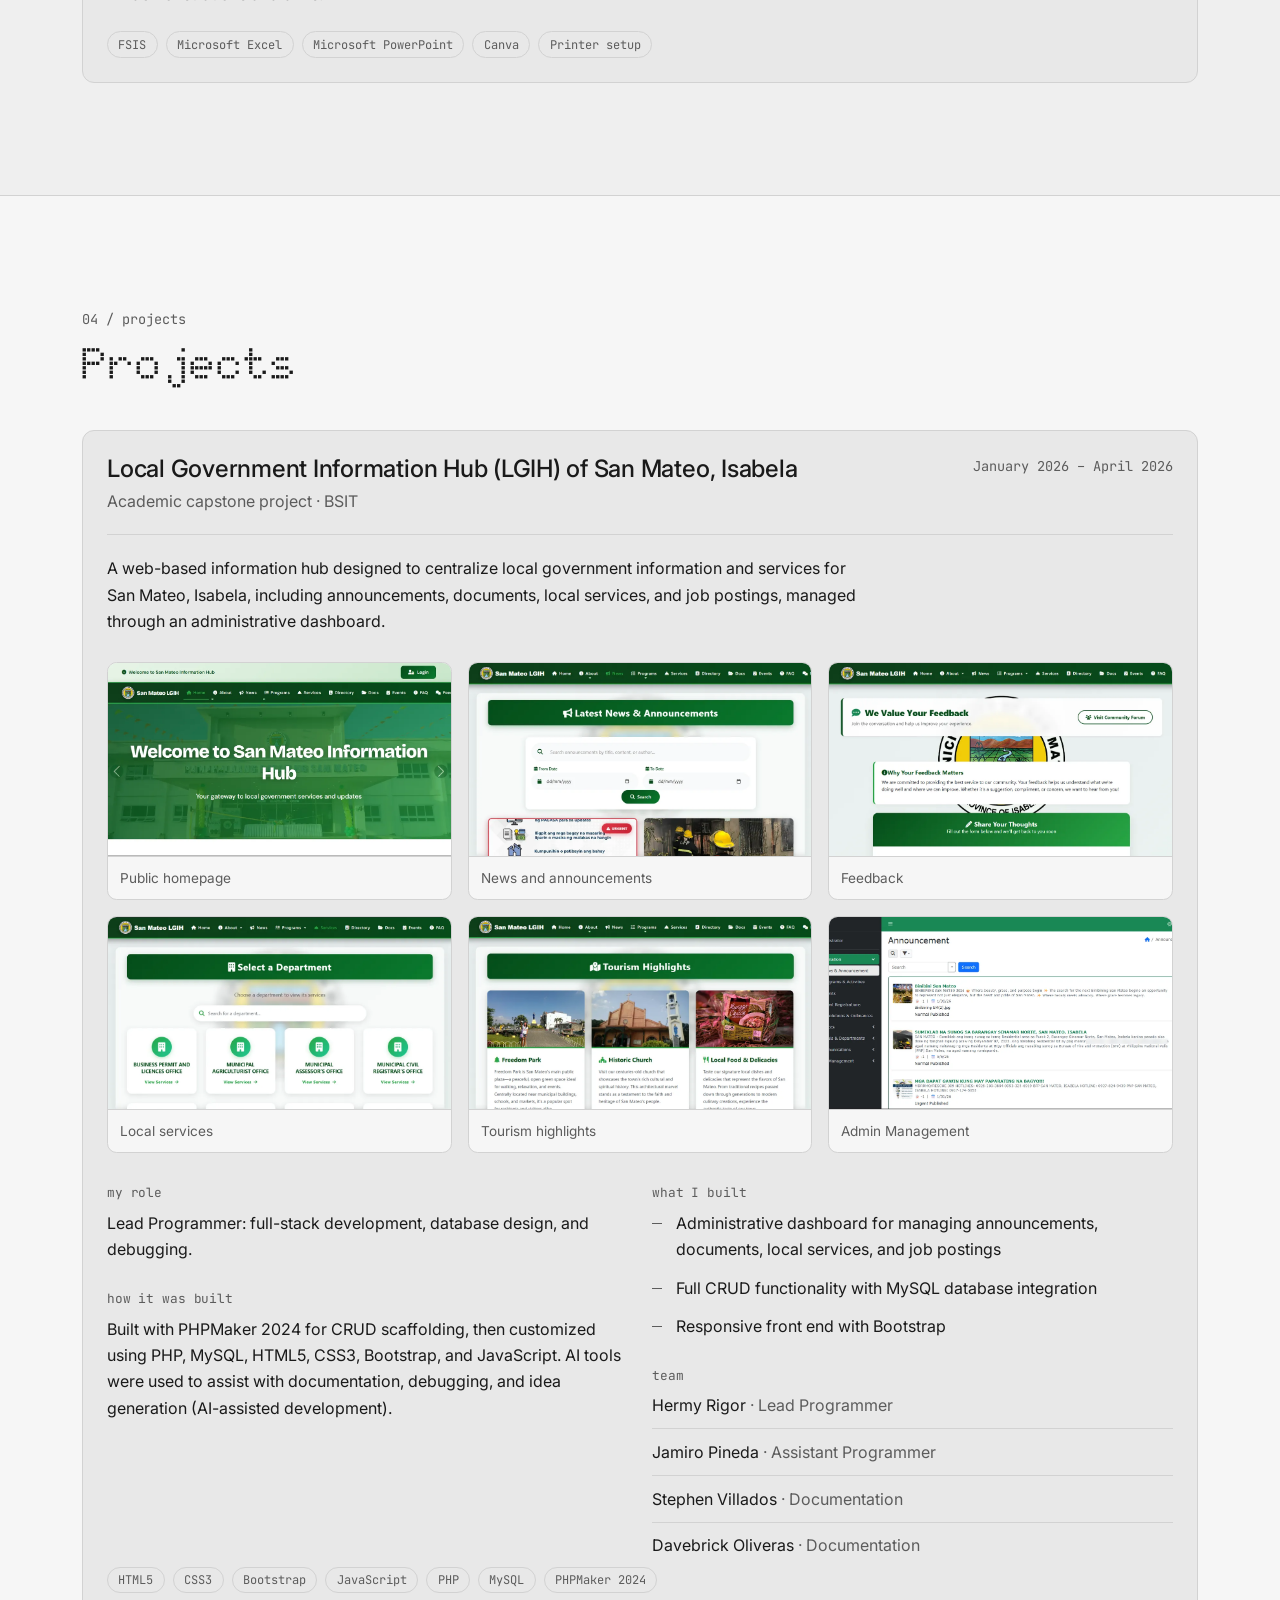
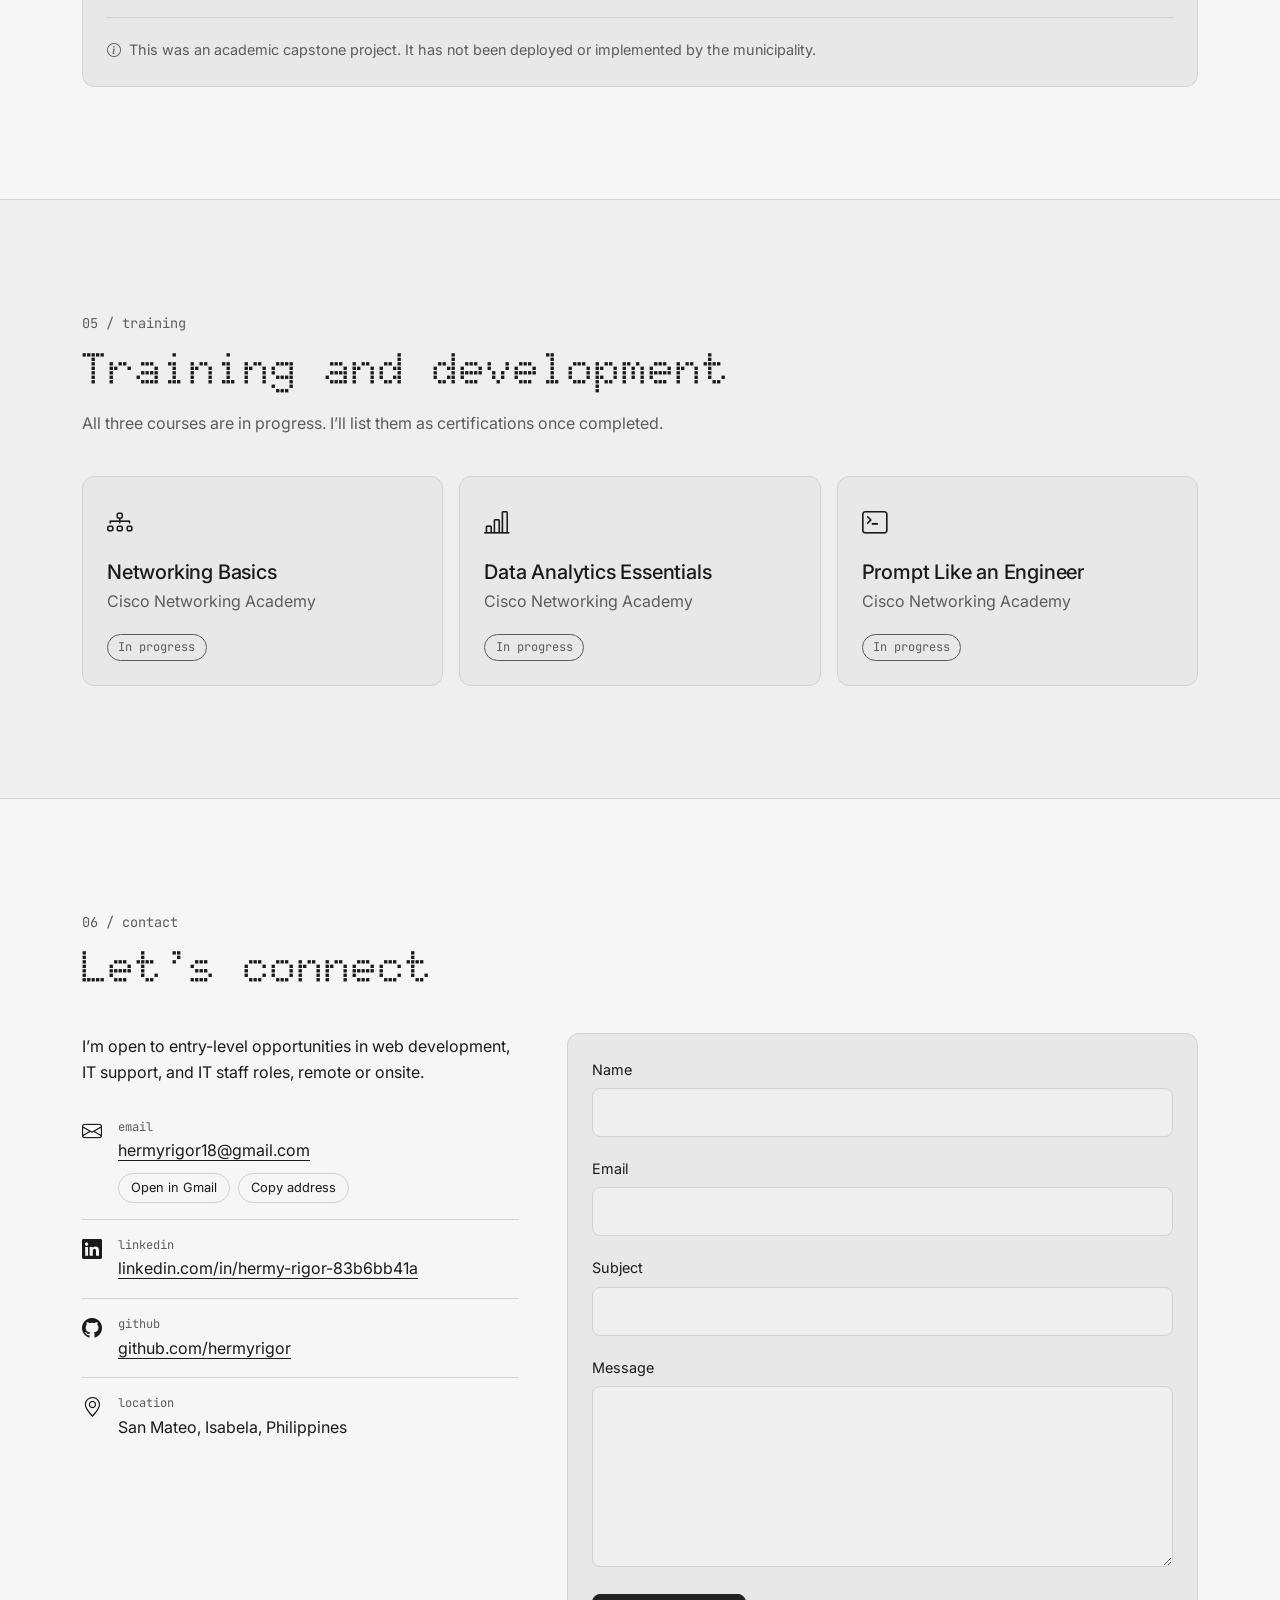
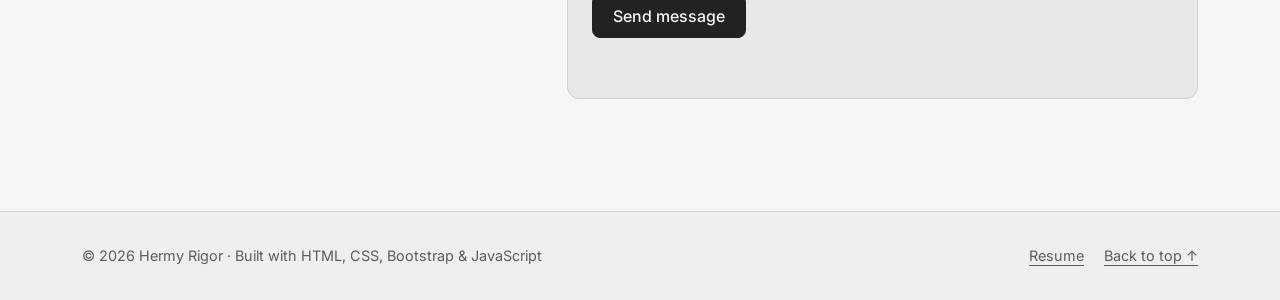
==== commit 3df25cf4: "Fix empty src on gallery viewer image" ====
--- a/index.html
+++ b/index.html
@@ -496,7 +496,7 @@
           <button type="button" class="btn-close" data-bs-dismiss="modal" aria-label="Close"></button>
         </div>
         <div class="modal-body">
-          <img id="galleryImg" src="" alt="">
+          <img id="galleryImg" src="[data-uri]" alt="">
           <p id="galleryCaption" class="gallery-caption mb-0"></p>
         </div>
         <div class="modal-footer">
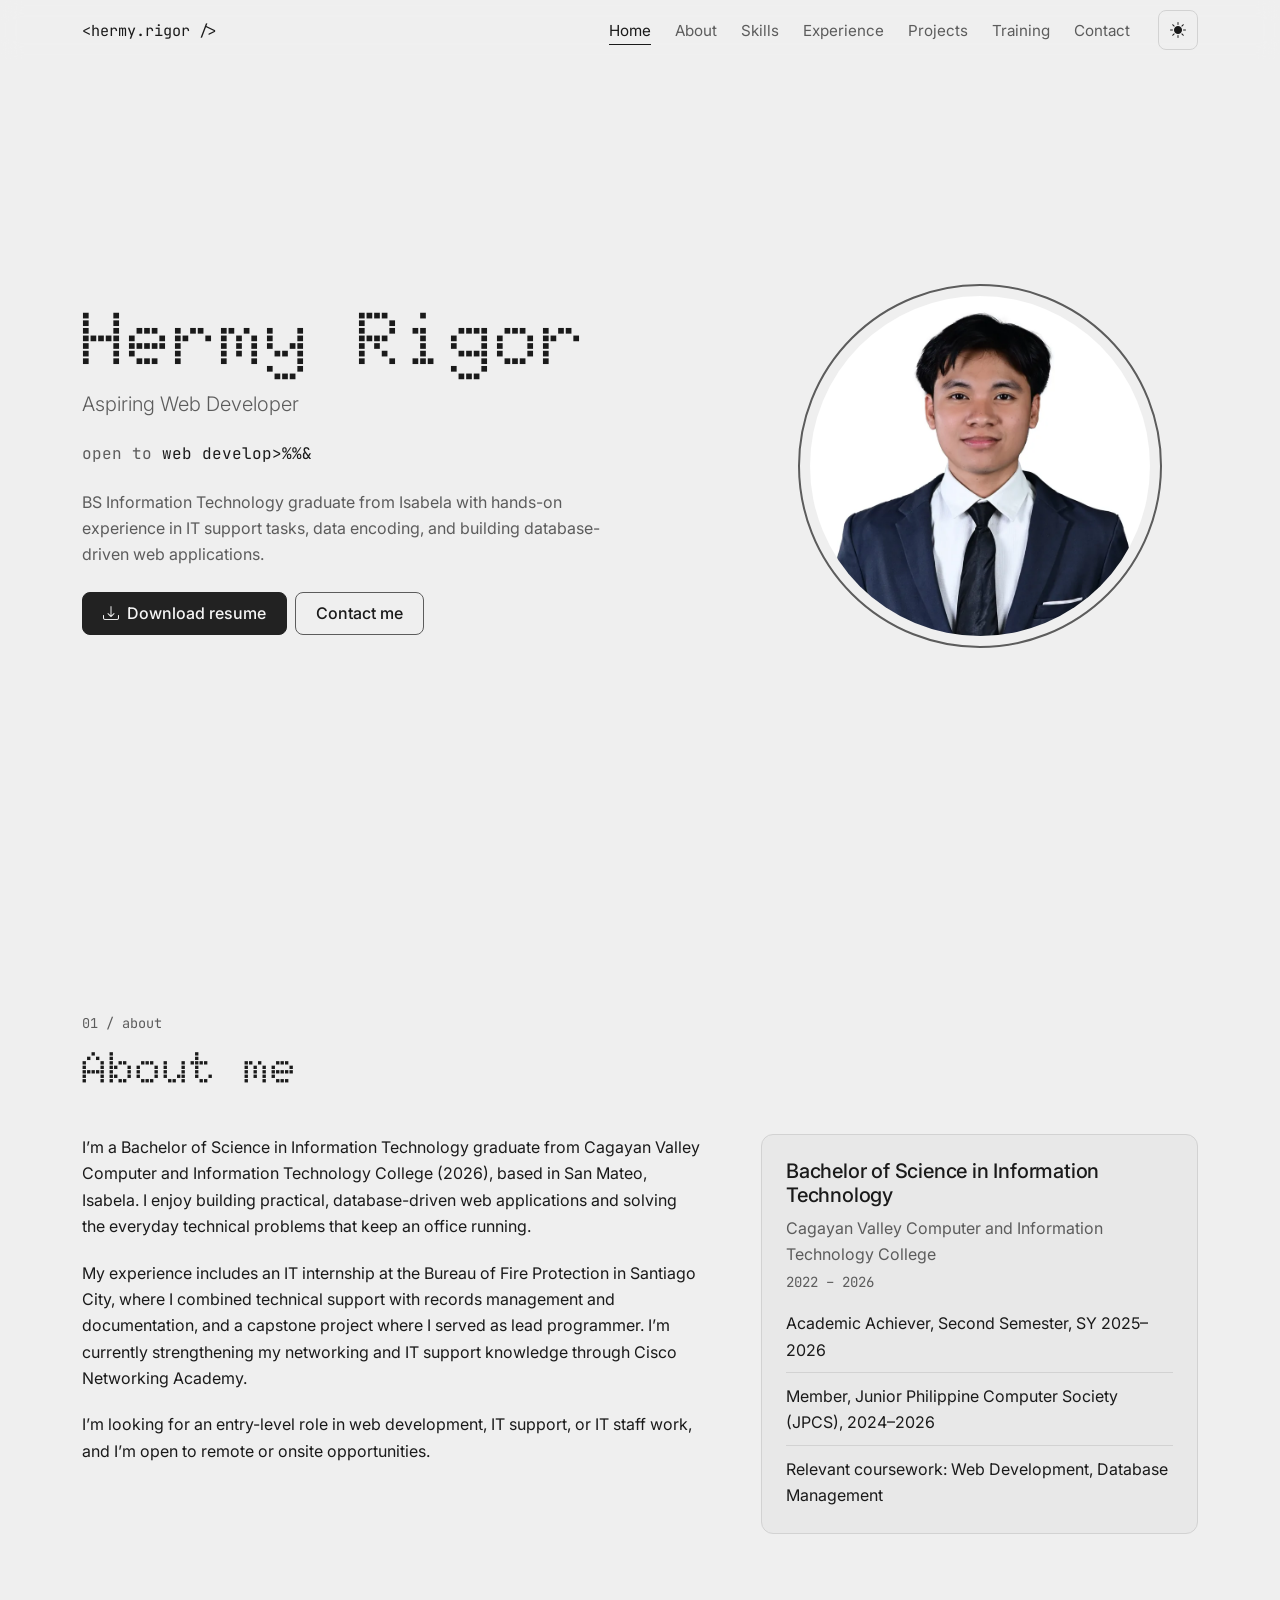
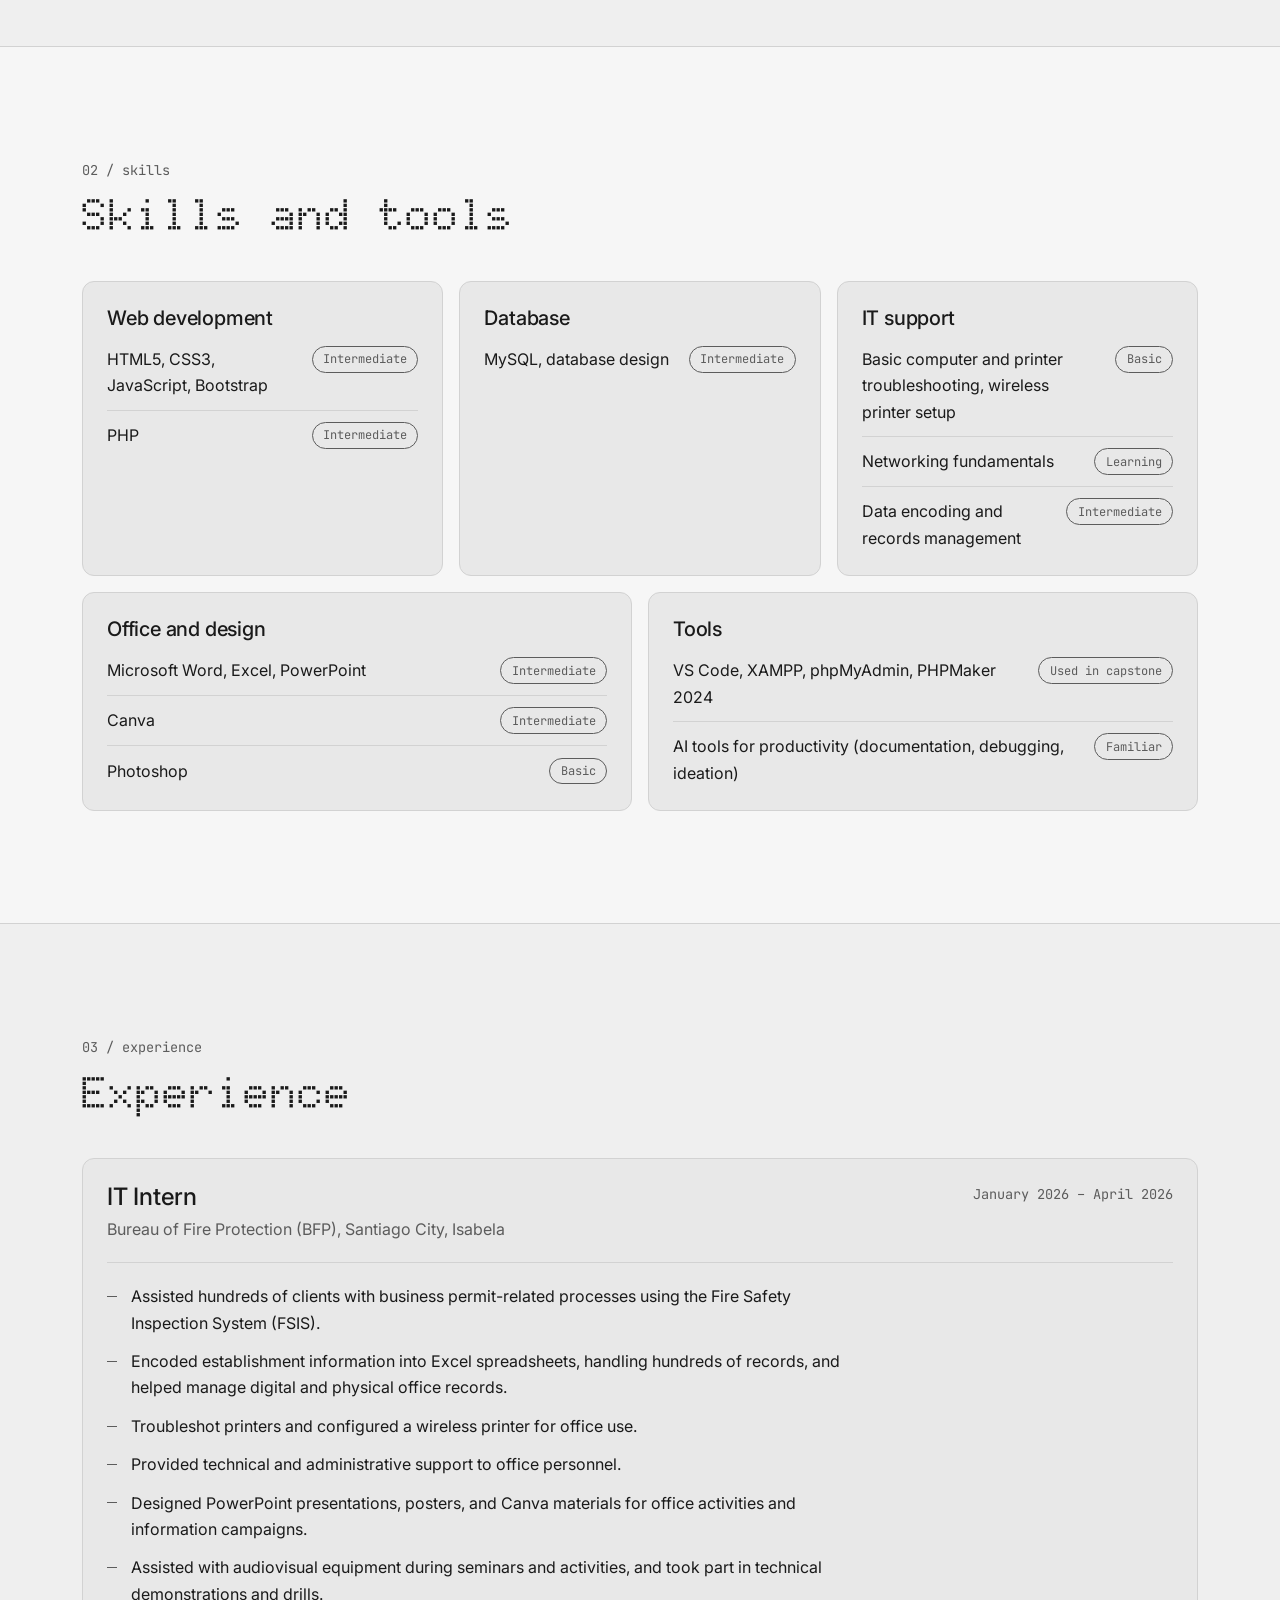
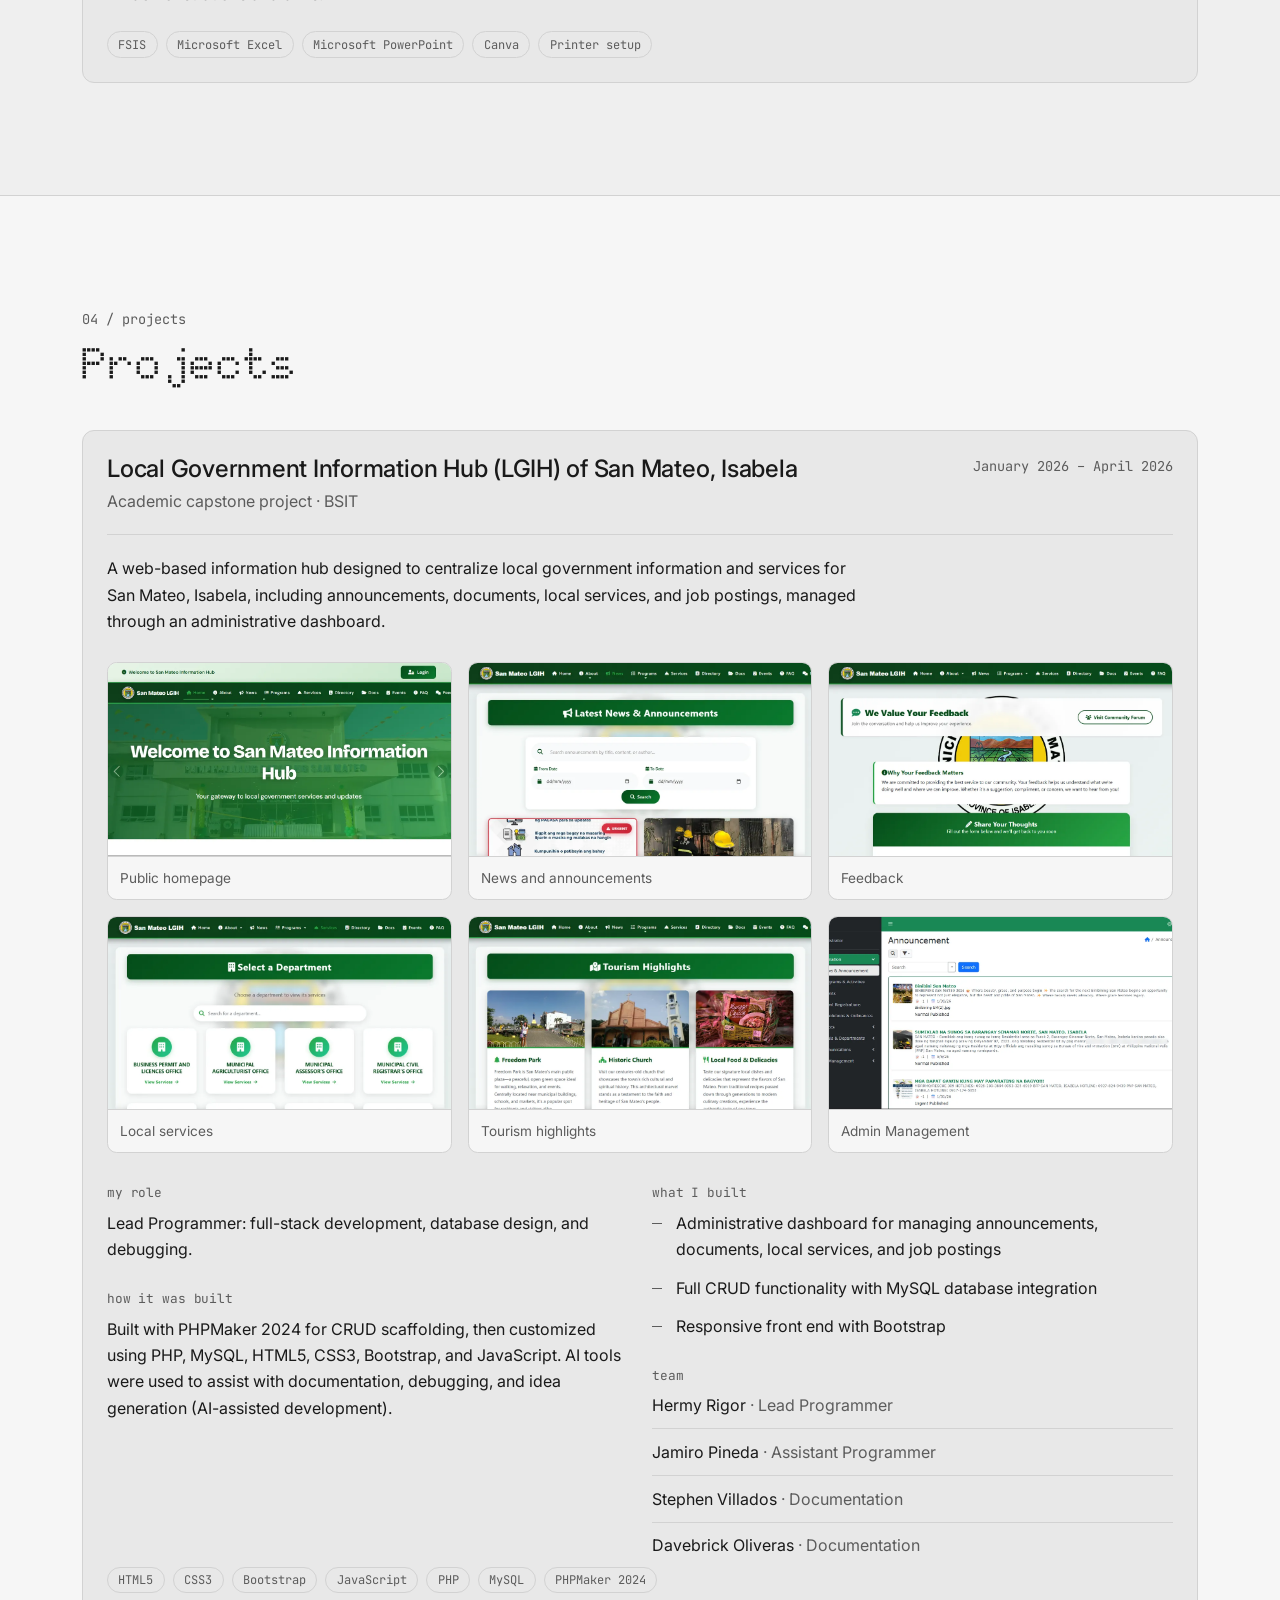
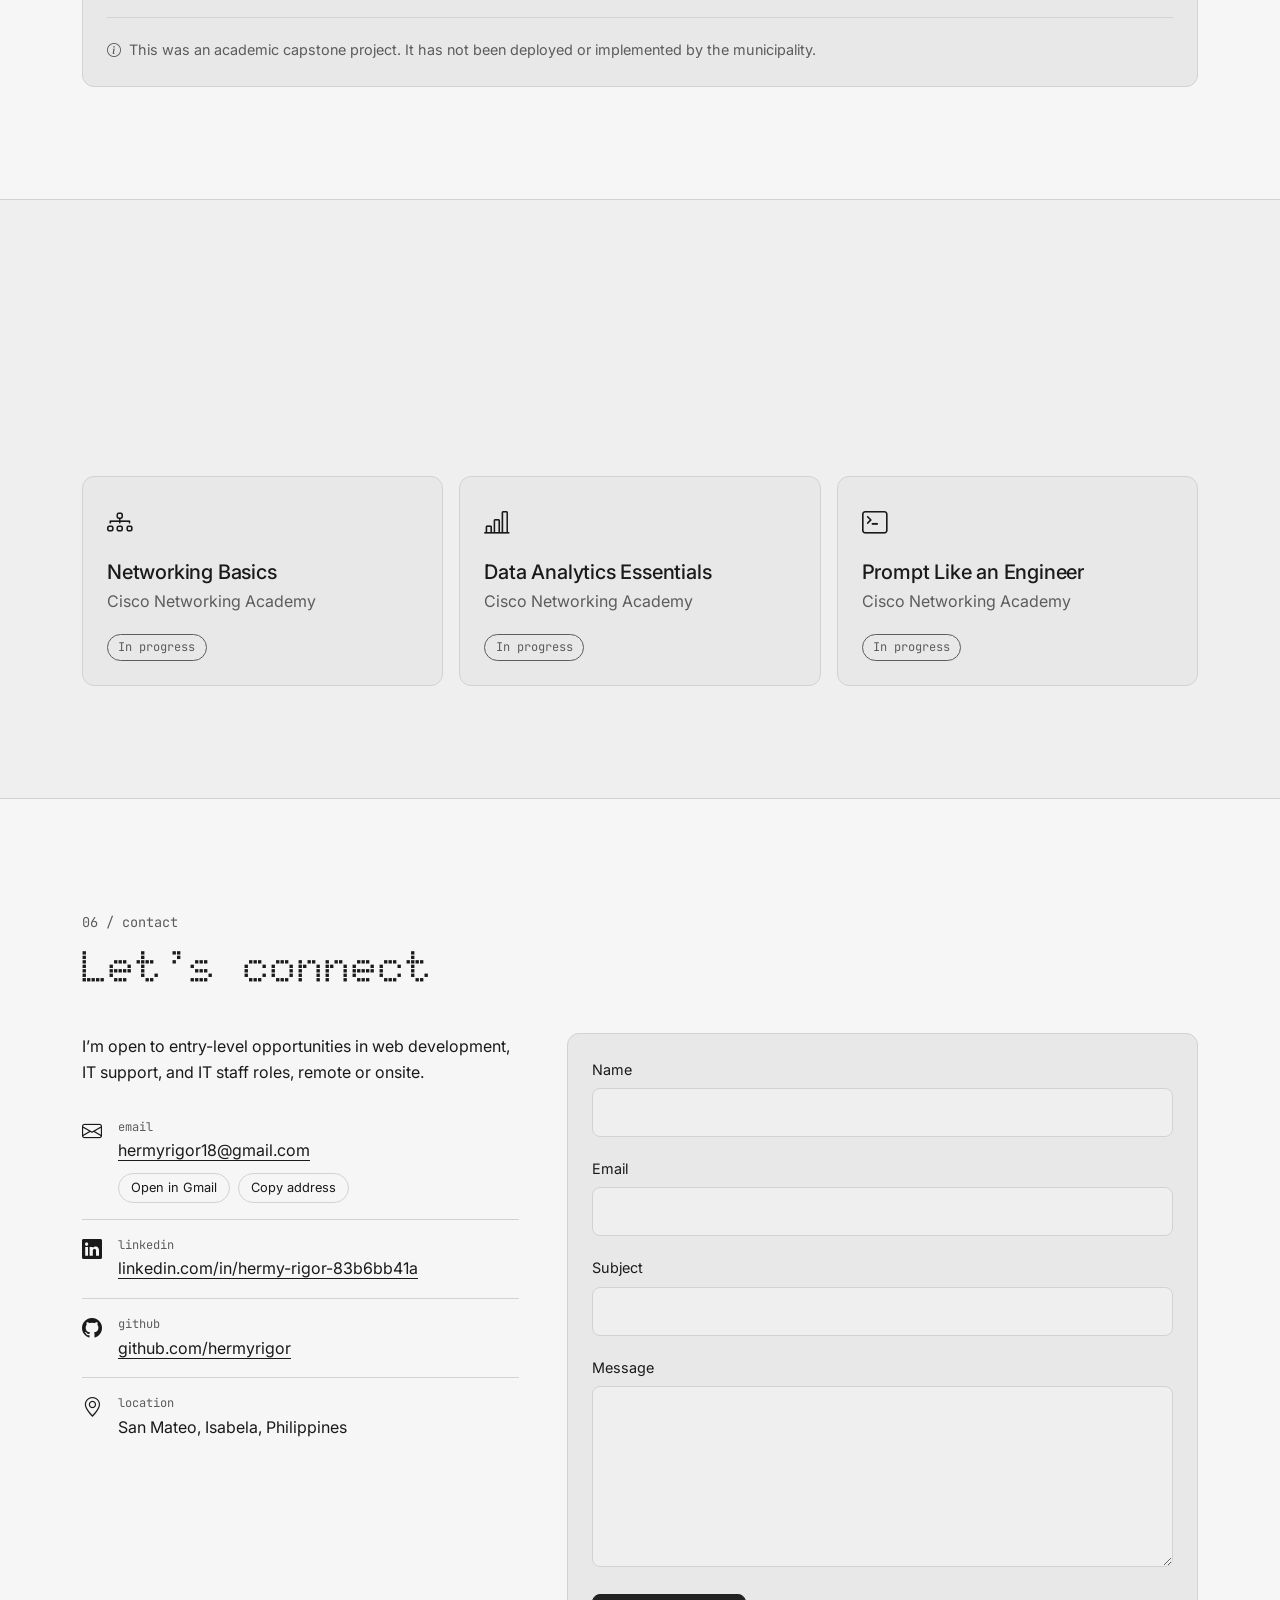
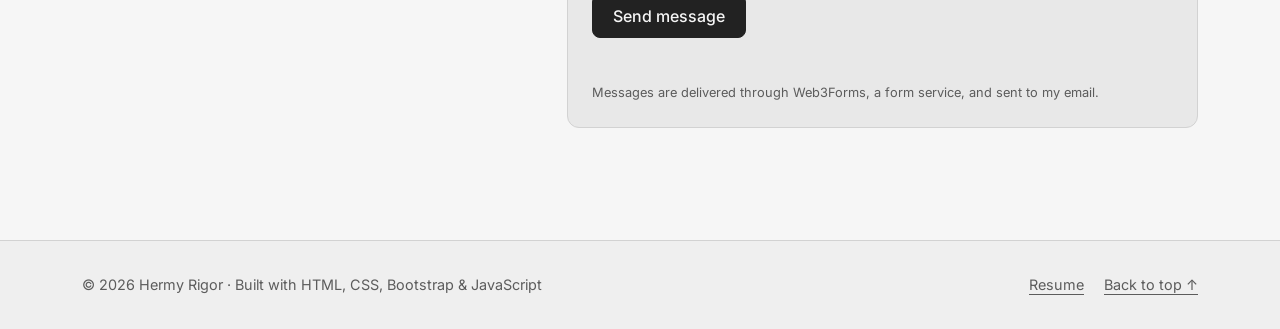
==== commit 5687a438: "Connect contact form to Web3Forms with spam trap" ====
--- a/index.html
+++ b/index.html
@@ -442,6 +442,7 @@
           <div class="col-lg-7">
             <div class="card-c contact-card">
               <form id="contactForm" novalidate>
+              <input type="hidden" name="access_key" value="83e0bc4c-beeb-4c55-9d07-e9764934a31f">
                 <div class="field">
                   <label for="cfName">Name</label>
                   <input id="cfName" name="name" type="text" autocomplete="name" maxlength="80" required aria-describedby="cfNameErr">
@@ -470,6 +471,7 @@
 
                 <button type="submit" class="btn btn-emph">Send message</button>
                 <p class="form-status" id="cfStatus" role="status" aria-live="polite"></p>
+                <p class="form-note">Messages are delivered through Web3Forms, a form service, and sent to my email.</p>
               </form>
             </div>
           </div>
--- a/assets/css/style.css
+++ b/assets/css/style.css
@@ -543,4 +543,9 @@
   background: var(--c-bg);
 }
 .gallery-caption { margin-top: 0.9rem; color: var(--c-muted); }
-.modal-footer { justify-content: space-between; }+.modal-footer { justify-content: space-between; }
+
+
+/* Contact form: sending state and privacy note */
+.btn-emph:disabled { opacity: 0.6; cursor: not-allowed; }
+.form-note { margin: 0.5rem 0 0; font-size: 0.8rem; color: var(--c-muted); }
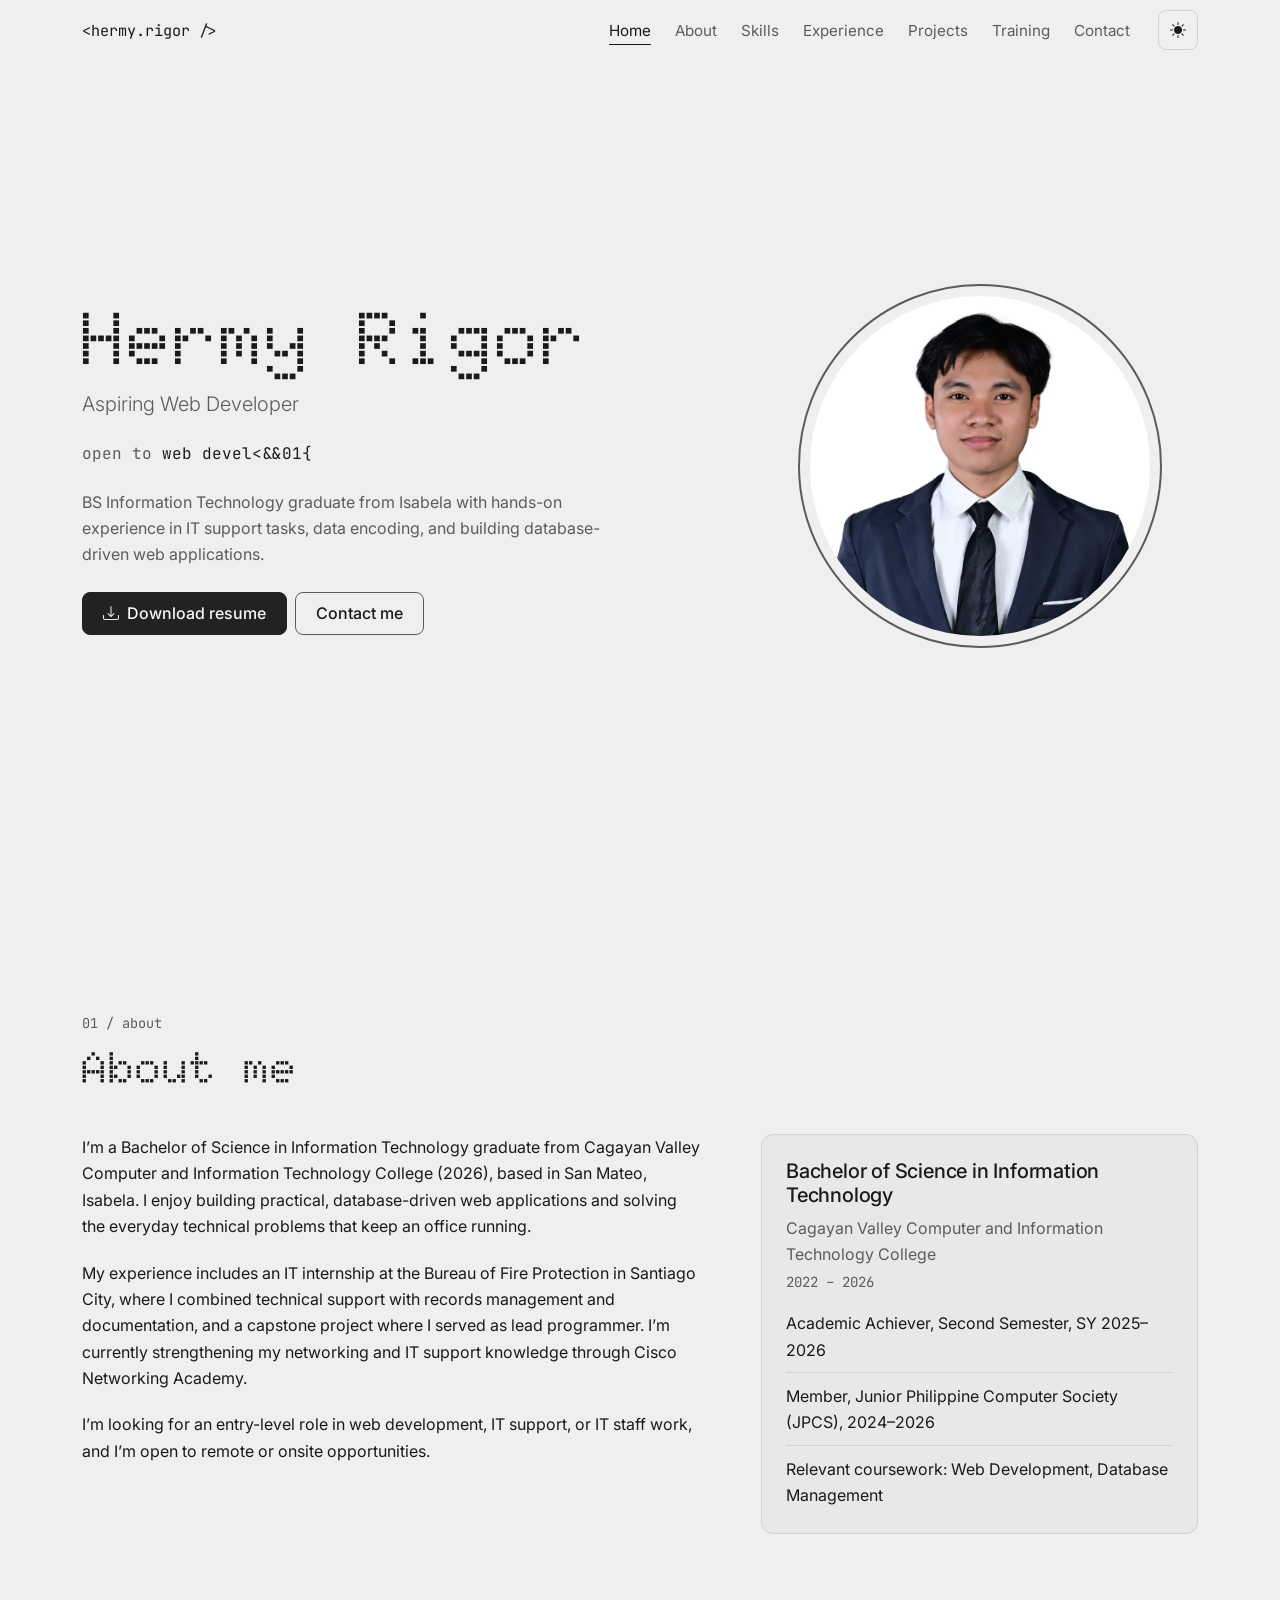
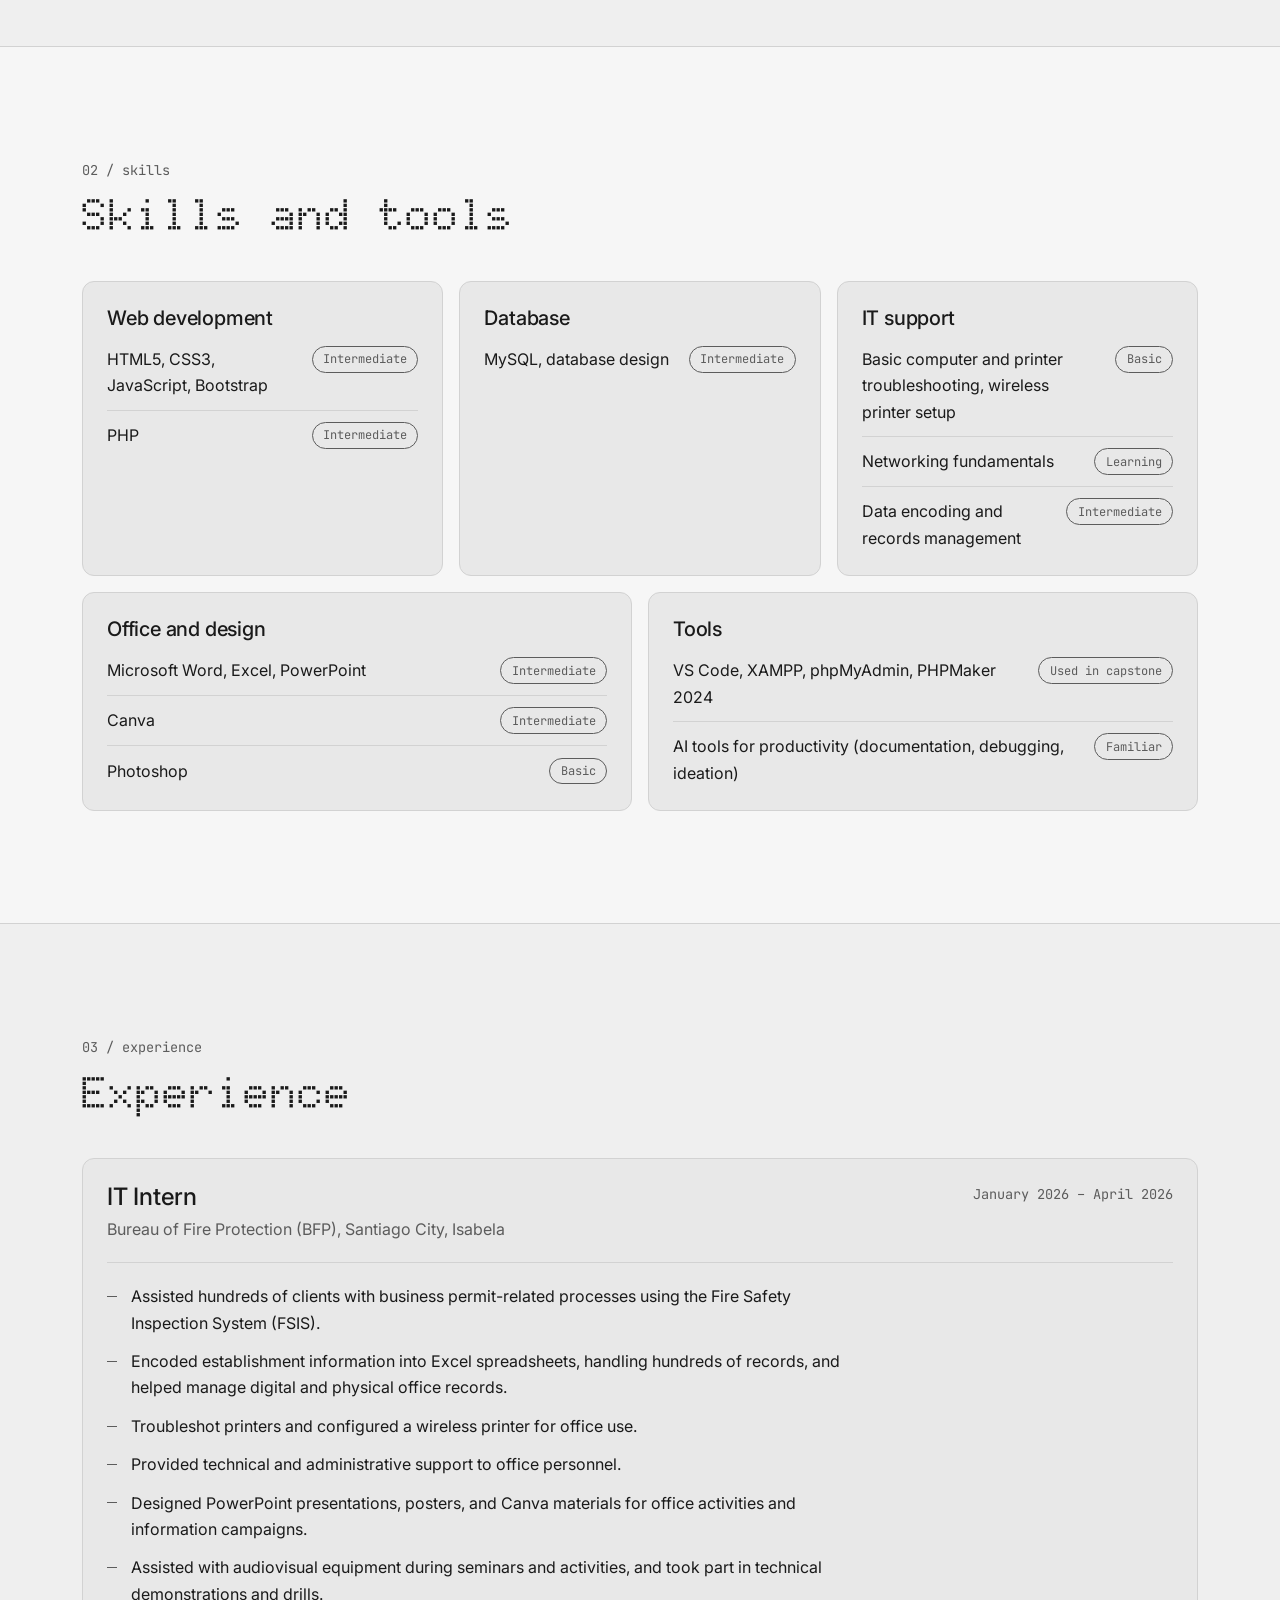
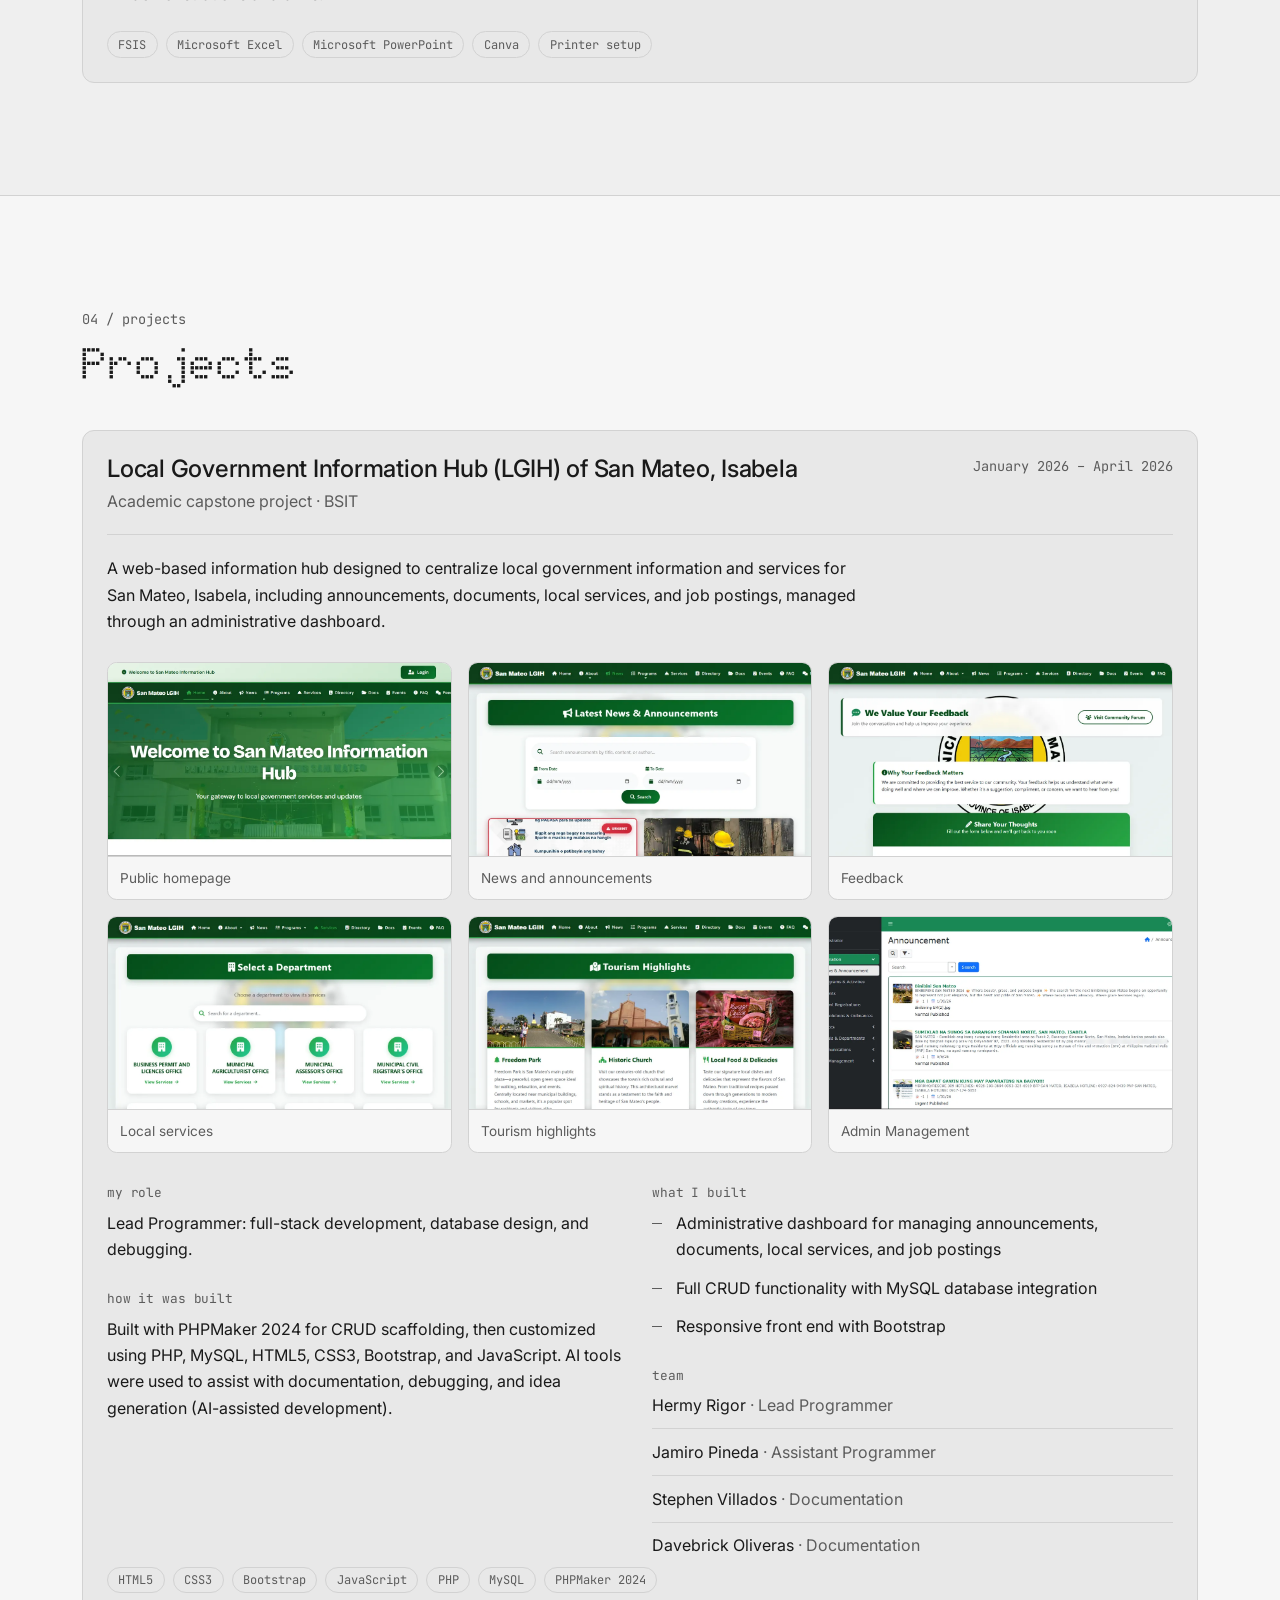
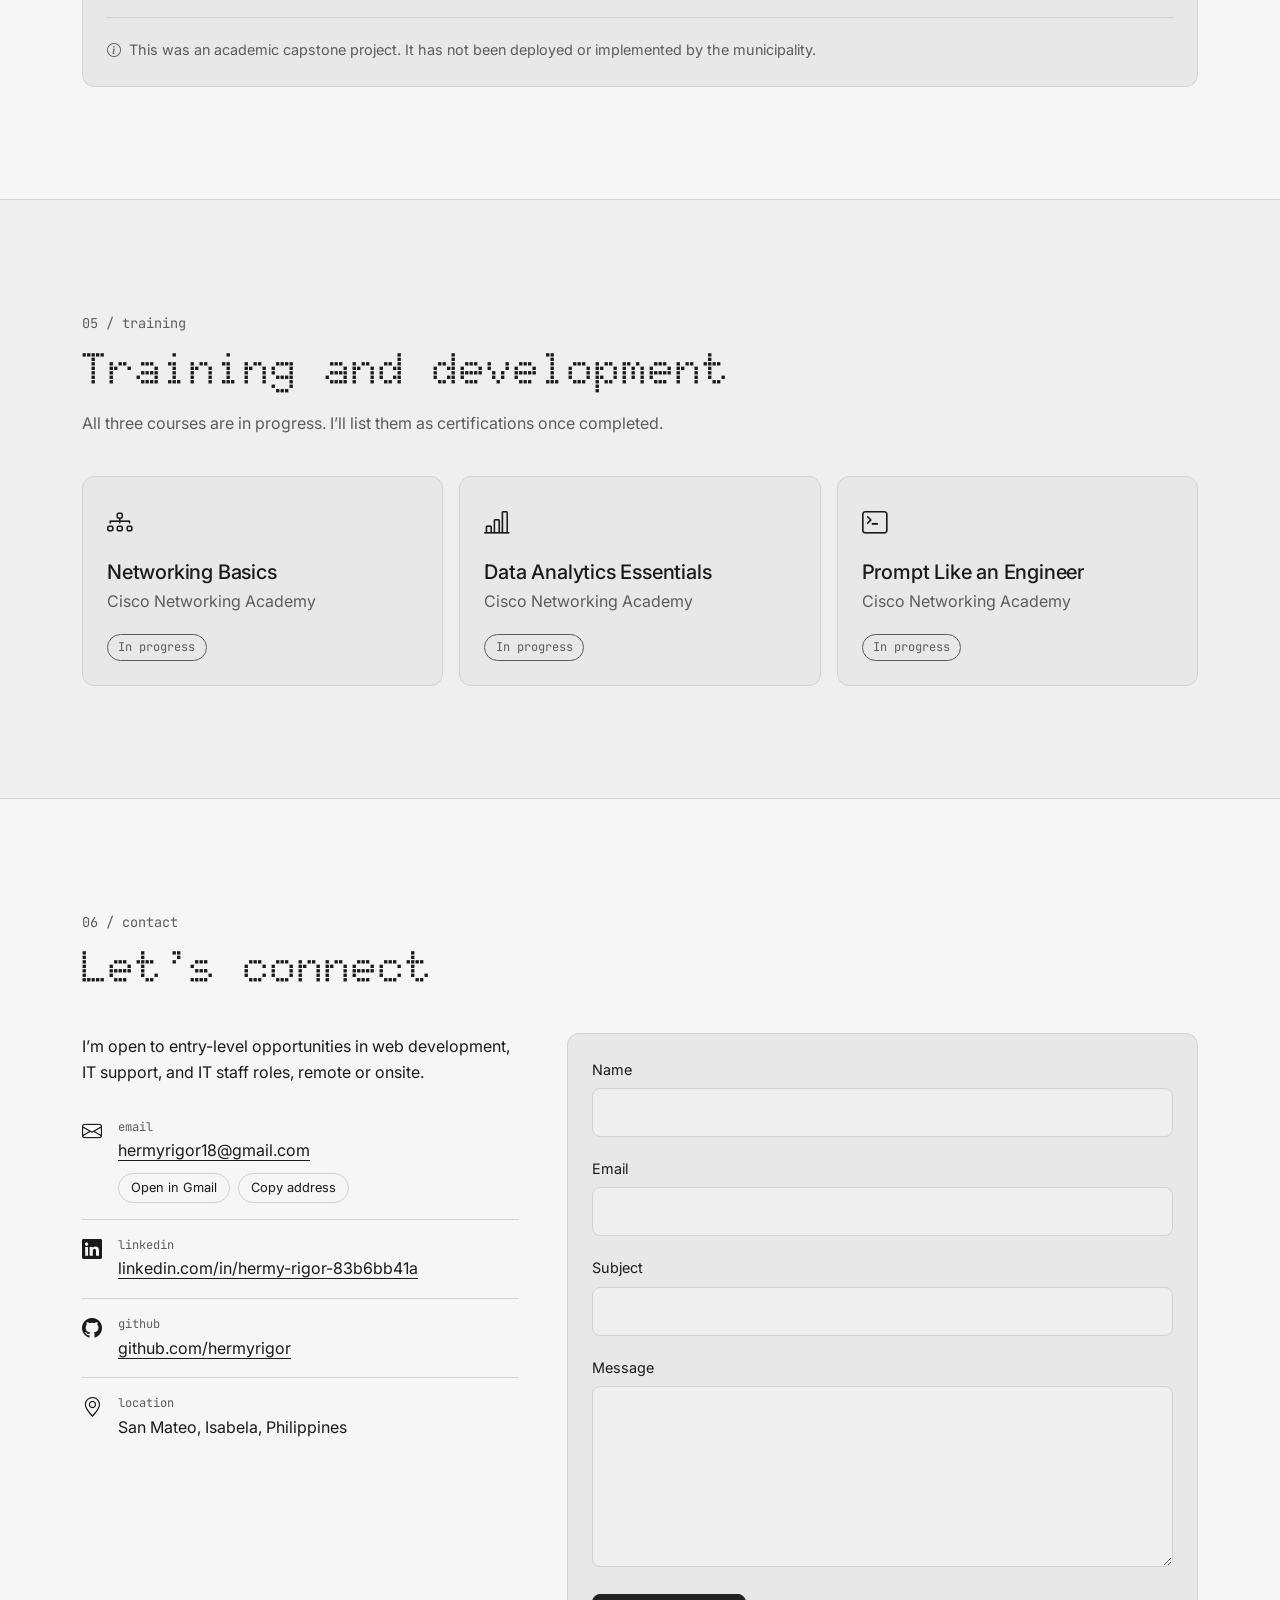
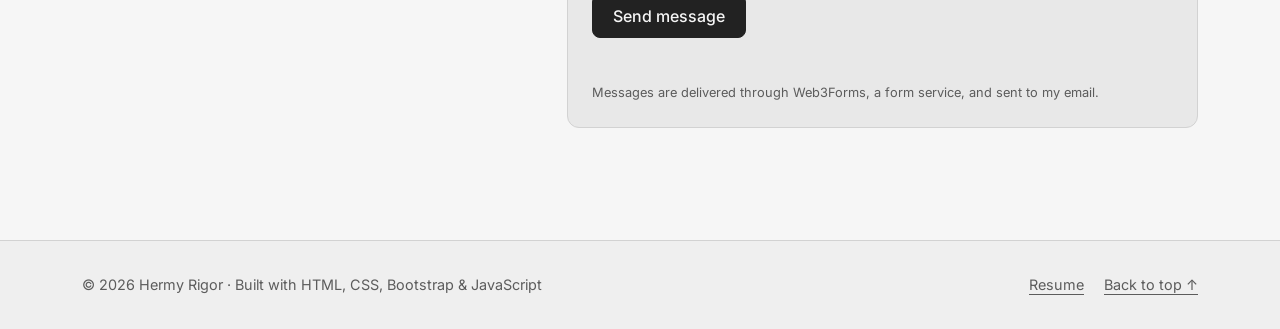
==== commit 10c2f21d: "Add 404 page and no-JavaScript fallback" ====
--- a/index.html
+++ b/index.html
@@ -472,6 +472,7 @@
                 <button type="submit" class="btn btn-emph">Send message</button>
                 <p class="form-status" id="cfStatus" role="status" aria-live="polite"></p>
                 <p class="form-note">Messages are delivered through Web3Forms, a form service, and sent to my email.</p>
+                <noscript><p class="form-note">The contact form needs JavaScript. Please email me at hermyrigor18@gmail.com instead.</p></noscript>
               </form>
             </div>
           </div>
--- a/assets/css/style.css
+++ b/assets/css/style.css
@@ -548,4 +548,8 @@
 
 /* Contact form: sending state and privacy note */
 .btn-emph:disabled { opacity: 0.6; cursor: not-allowed; }
-.form-note { margin: 0.5rem 0 0; font-size: 0.8rem; color: var(--c-muted); }+.form-note { margin: 0.5rem 0 0; font-size: 0.8rem; color: var(--c-muted); }
+
+
+/* 404 page */
+.notfound { min-height: 100vh; display: flex; align-items: center; }
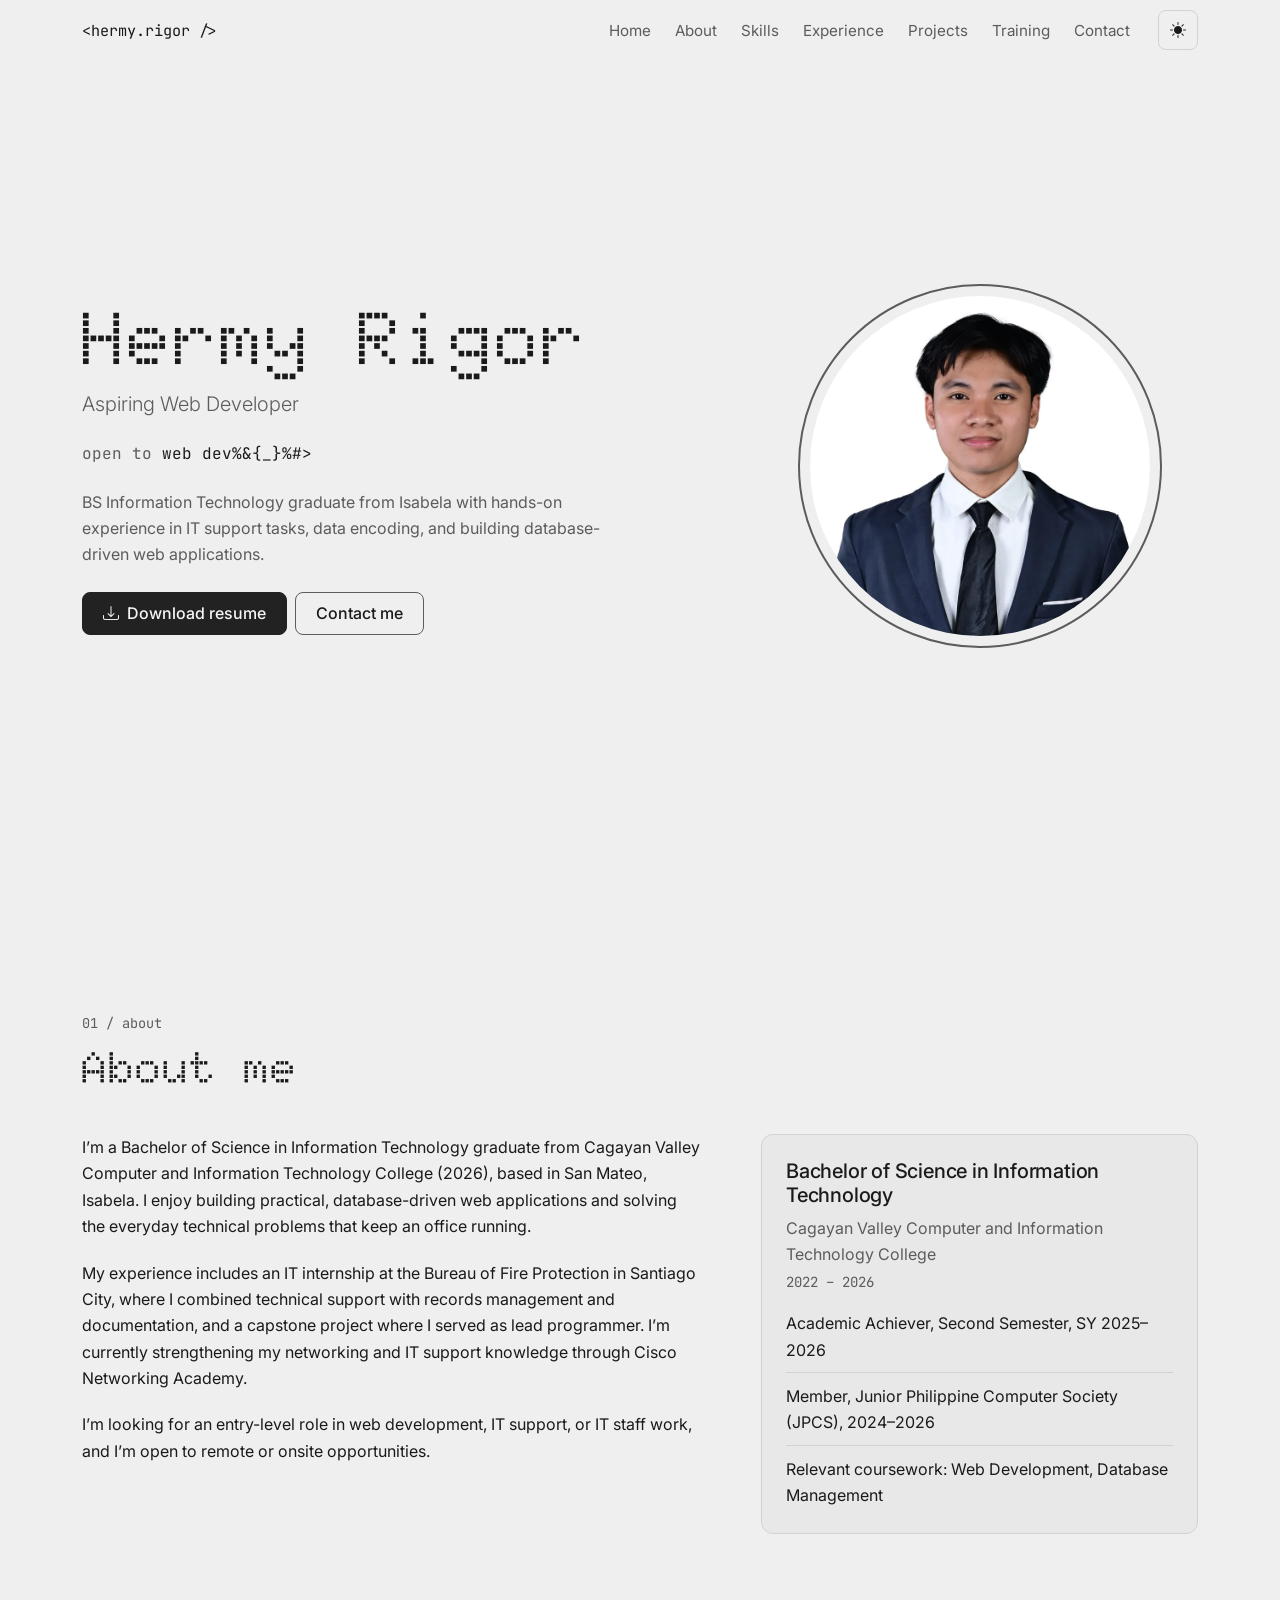
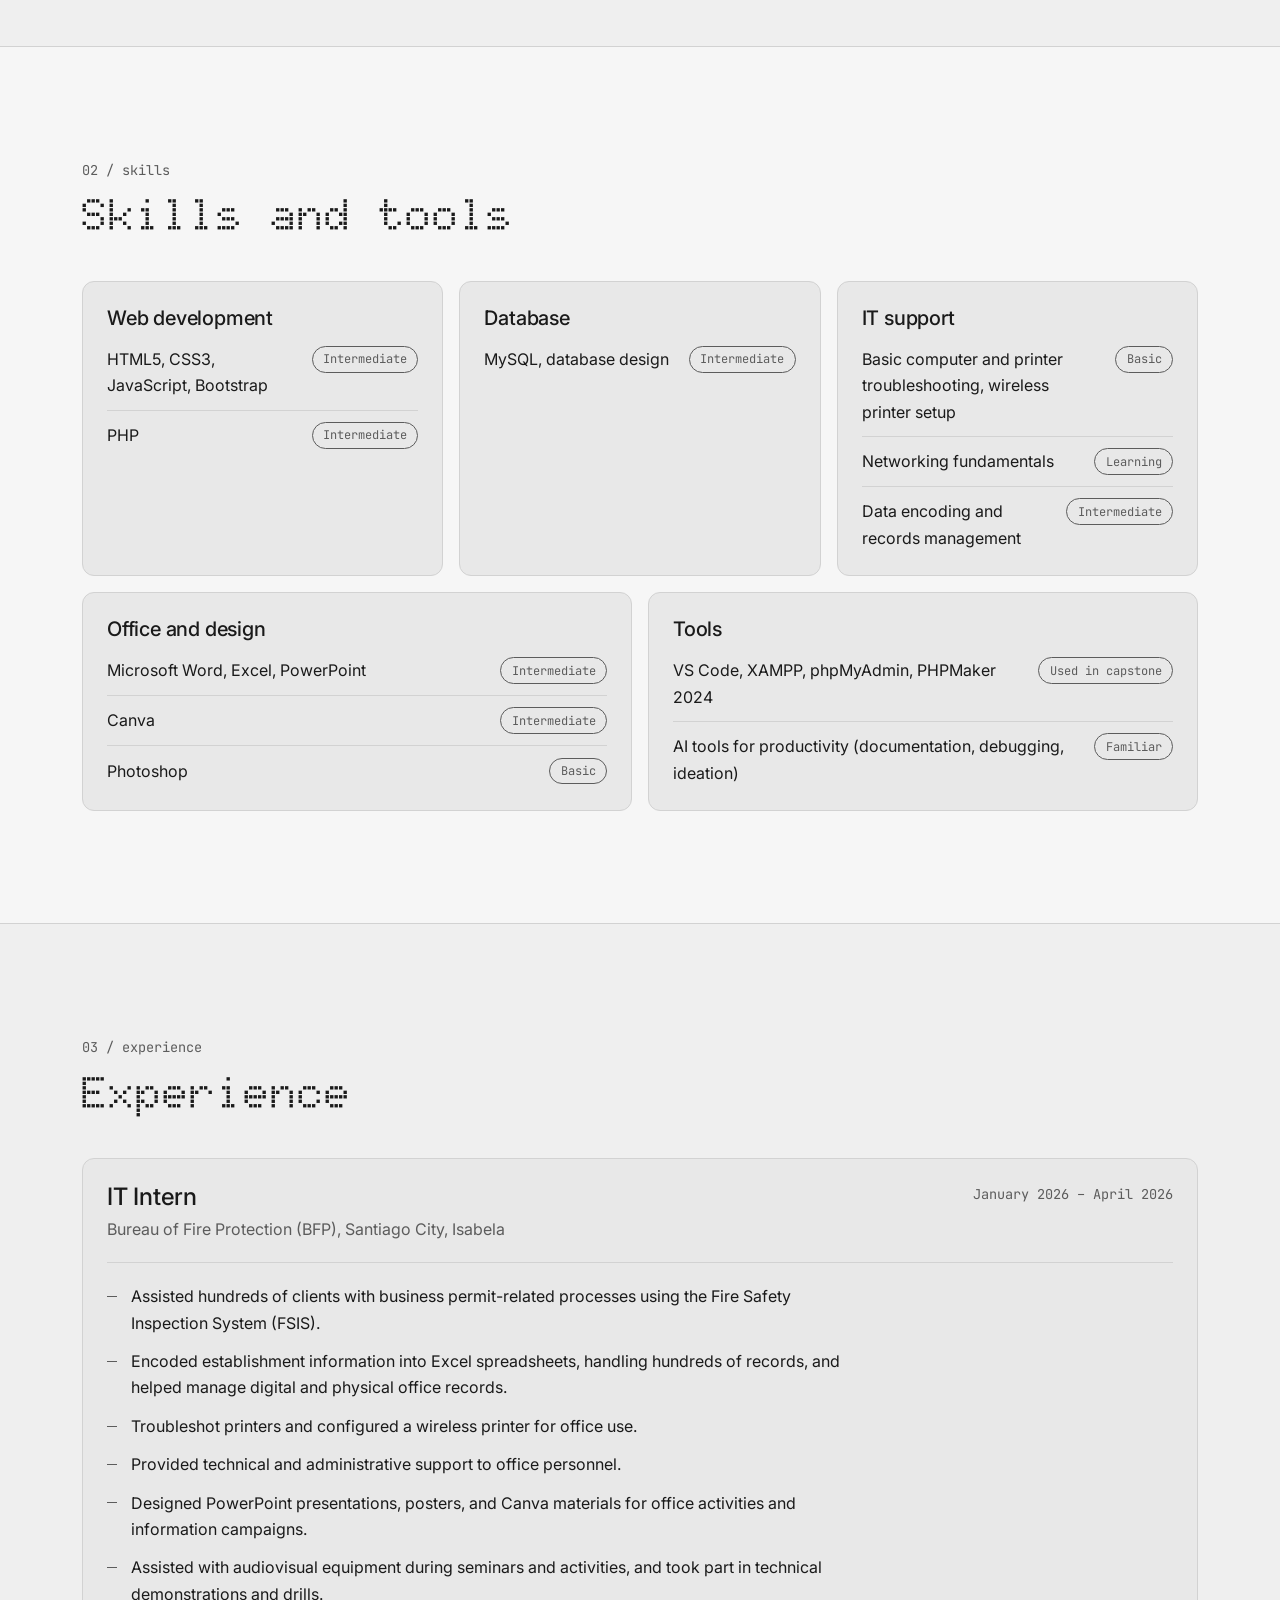
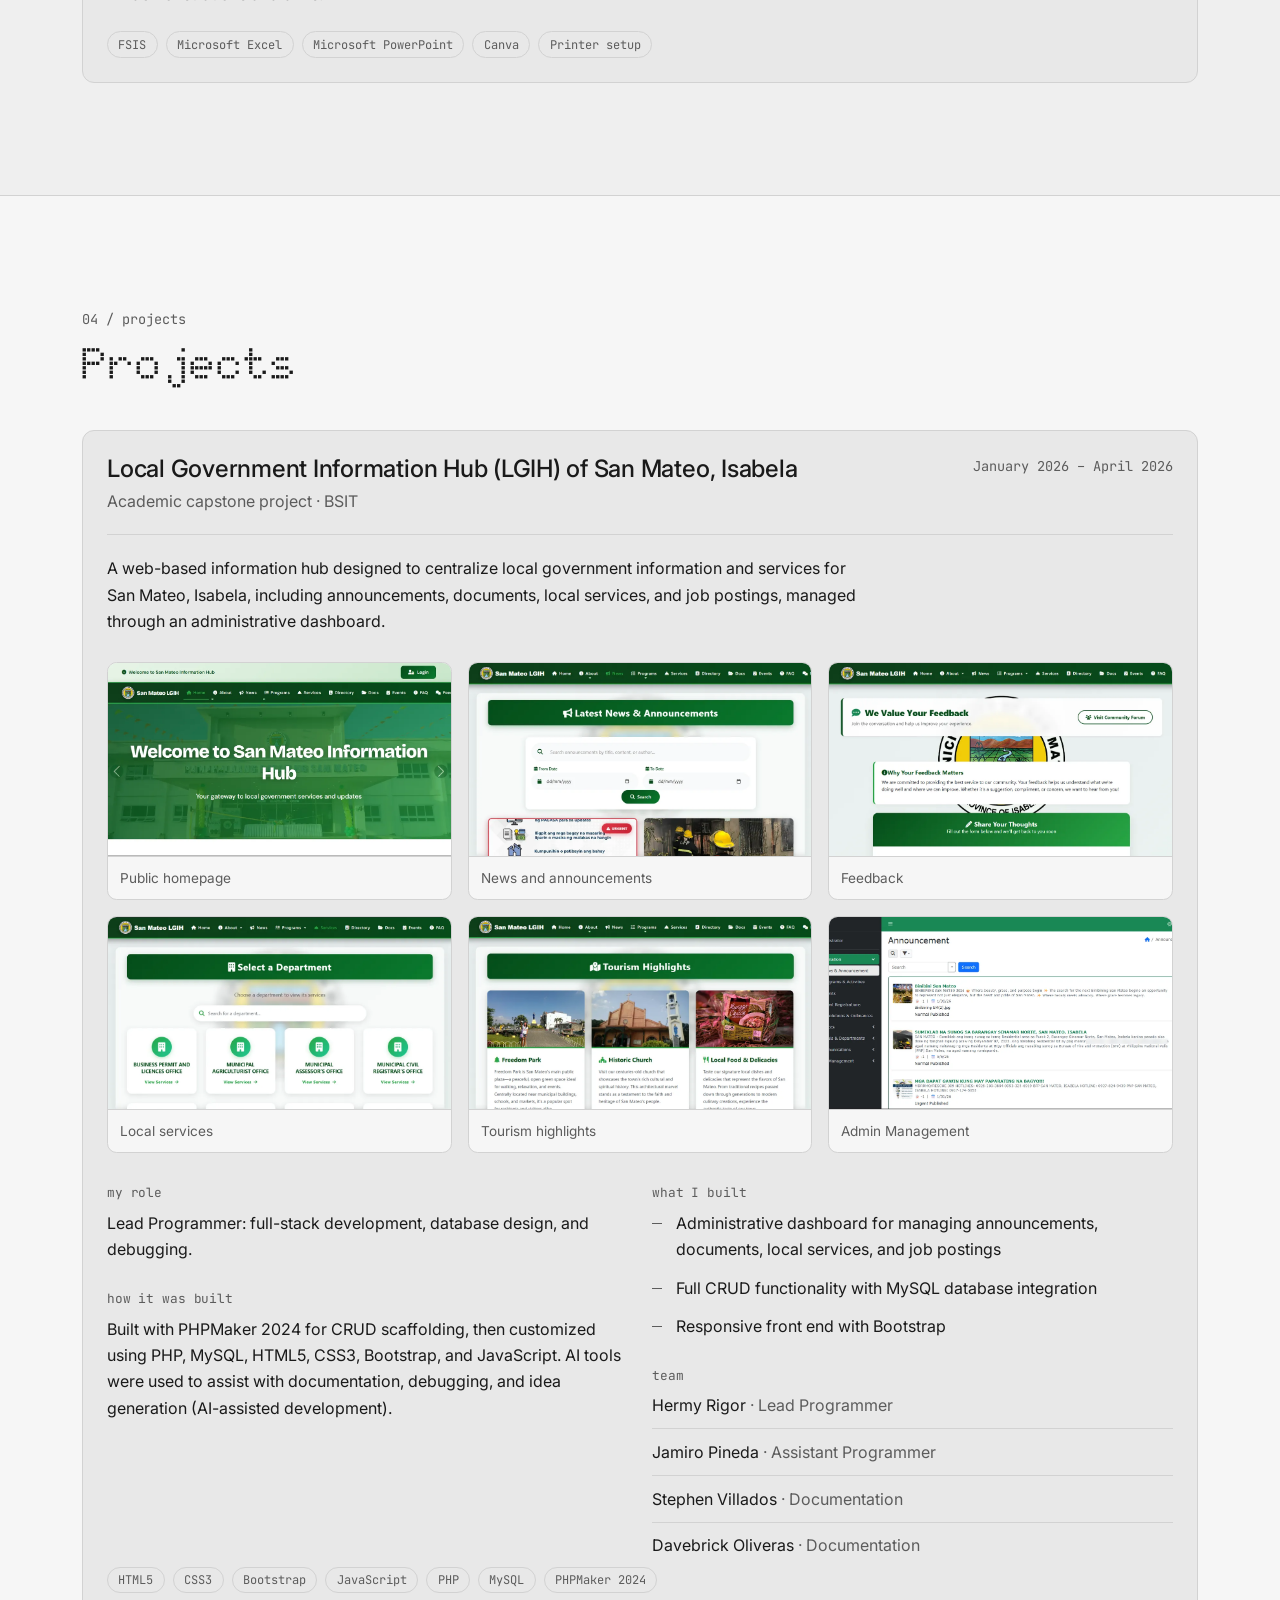
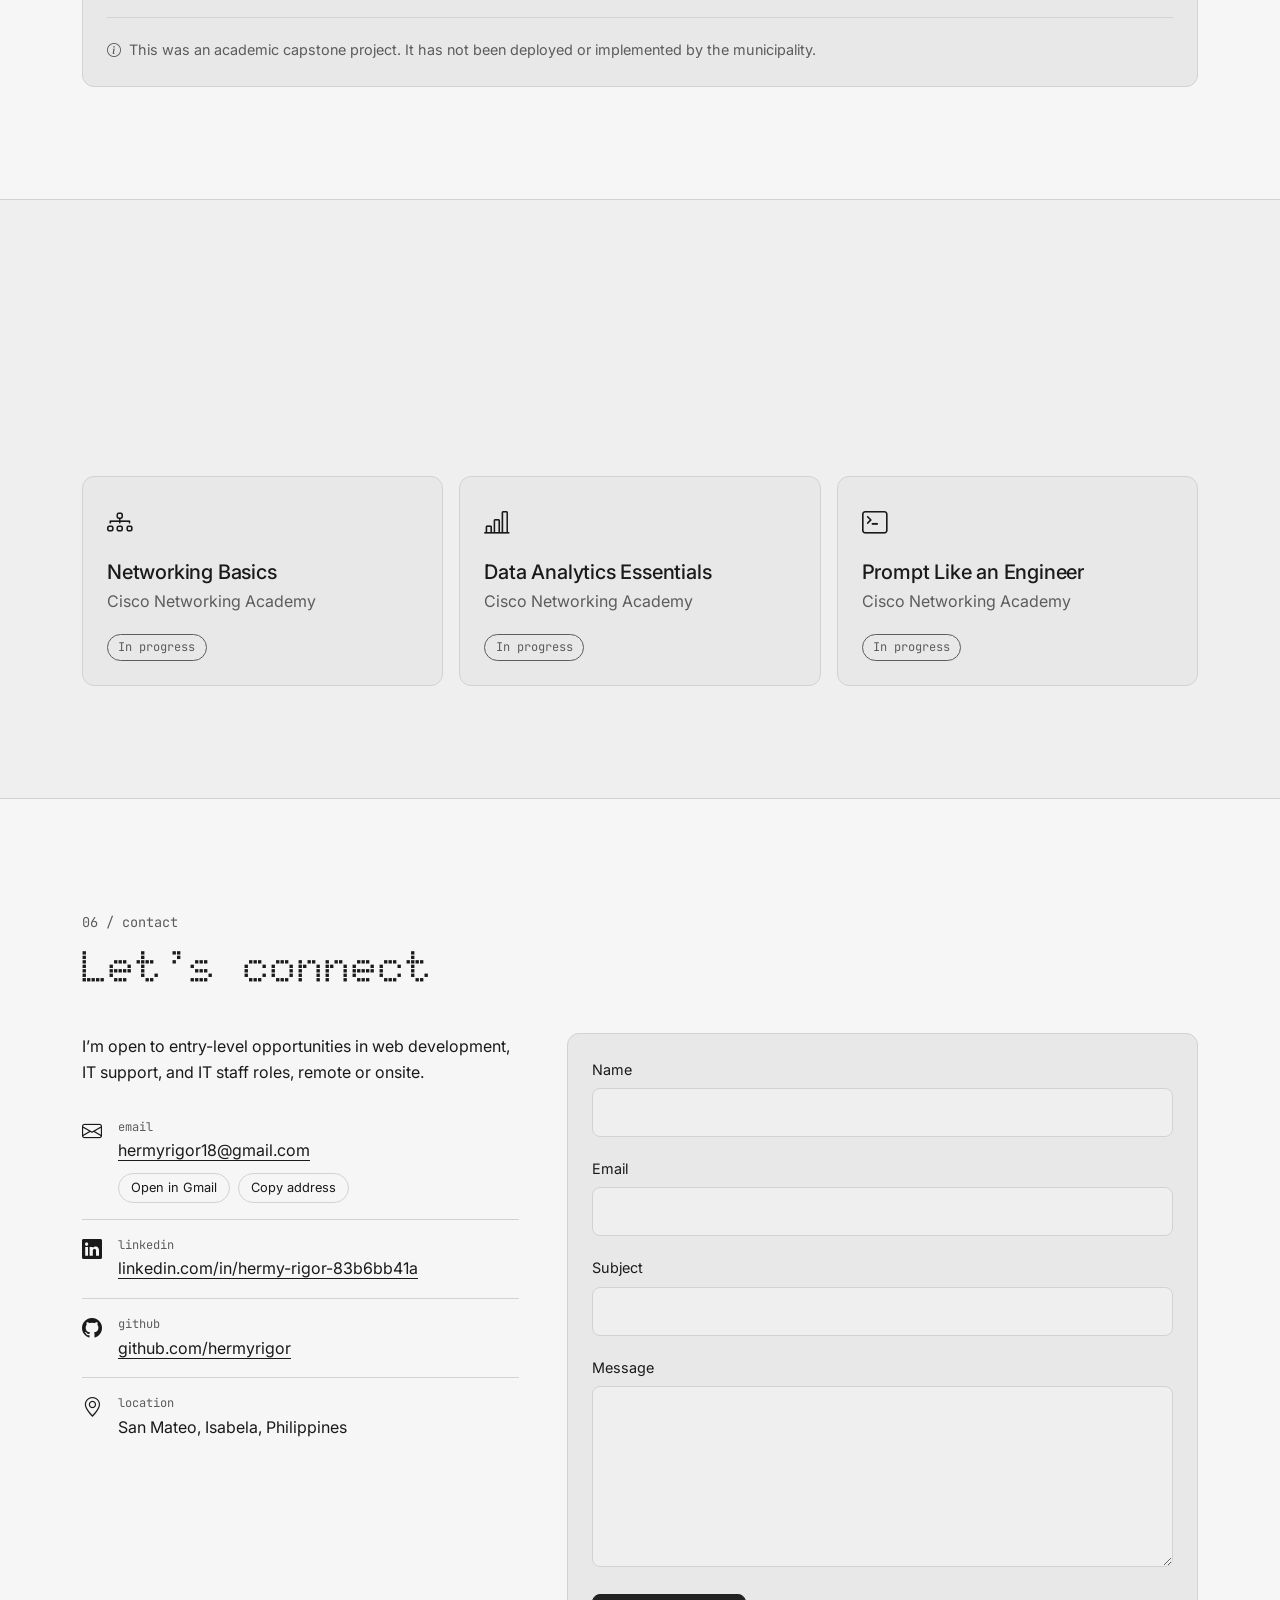
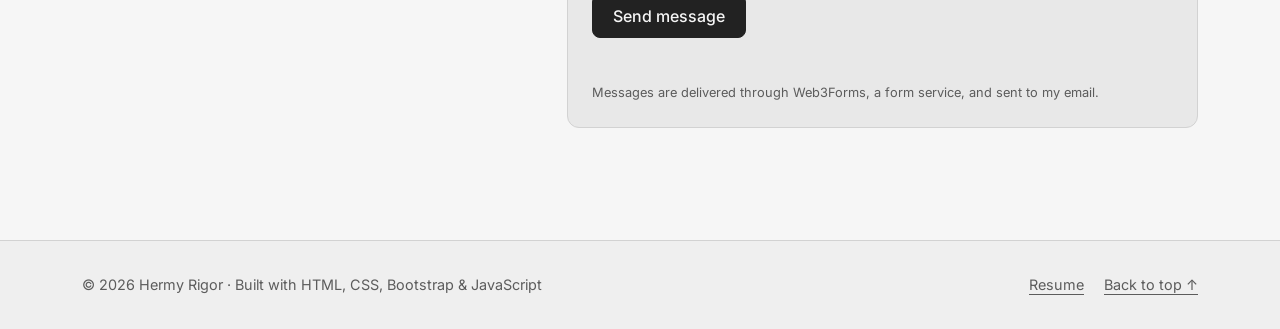
==== commit 8a71523e: "Add share preview image and canonical URL" ====
--- a/index.html
+++ b/index.html
@@ -4,10 +4,18 @@
   <meta charset="utf-8">
   <meta name="viewport" content="width=device-width, initial-scale=1">
   <title>Hermy Rigor | Aspiring Web Developer</title>
+  <link rel="canonical" href="https://hermyrigor.github.io/">
   <meta property="og:type" content="website">
+  <meta property="og:site_name" content="Hermy Rigor">
+  <meta property="og:url" content="https://hermyrigor.github.io/">
   <meta property="og:title" content="Hermy Rigor | Aspiring Web Developer">
   <meta property="og:description" content="BS Information Technology graduate from San Mateo, Isabela, open to web development, IT support, and IT staff roles.">
-  <meta name="twitter:card" content="summary">
+  <meta property="og:image" content="https://hermyrigor.github.io/assets/images/og-image.jpg">
+  <meta property="og:image:width" content="1200">
+  <meta property="og:image:height" content="630">
+  <meta property="og:image:alt" content="Hermy Rigor, Aspiring Web Developer, with a portrait and the text Web development, IT support, IT staff.">
+  <meta name="twitter:card" content="summary_large_image">
+  <meta name="twitter:image" content="https://hermyrigor.github.io/assets/images/og-image.jpg">
   <meta name="description" content="Portfolio of Hermy Rigor, BS Information Technology graduate from San Mateo, Isabela, open to web development, IT support, and IT staff roles.">
   <meta name="theme-color" content="#121212">
   <link rel="icon" href="assets/icons/favicon.svg" type="image/svg+xml">
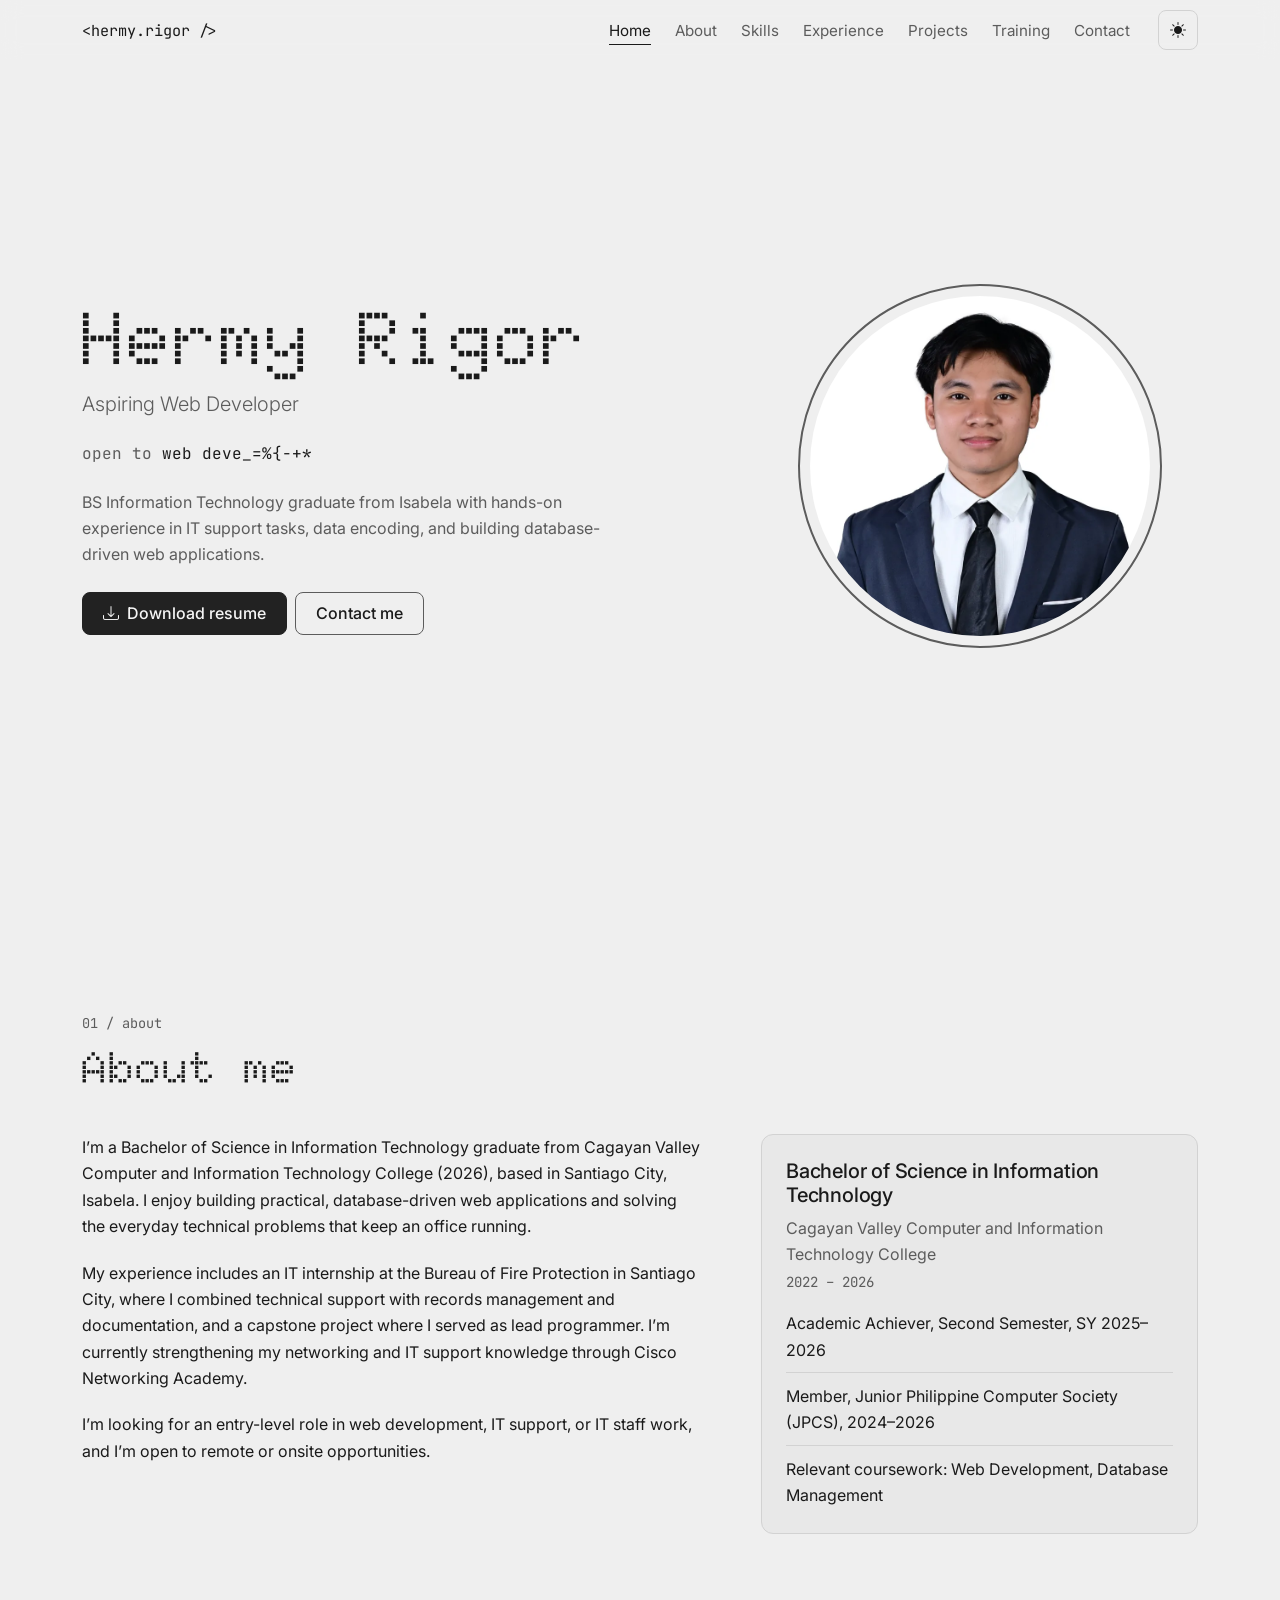
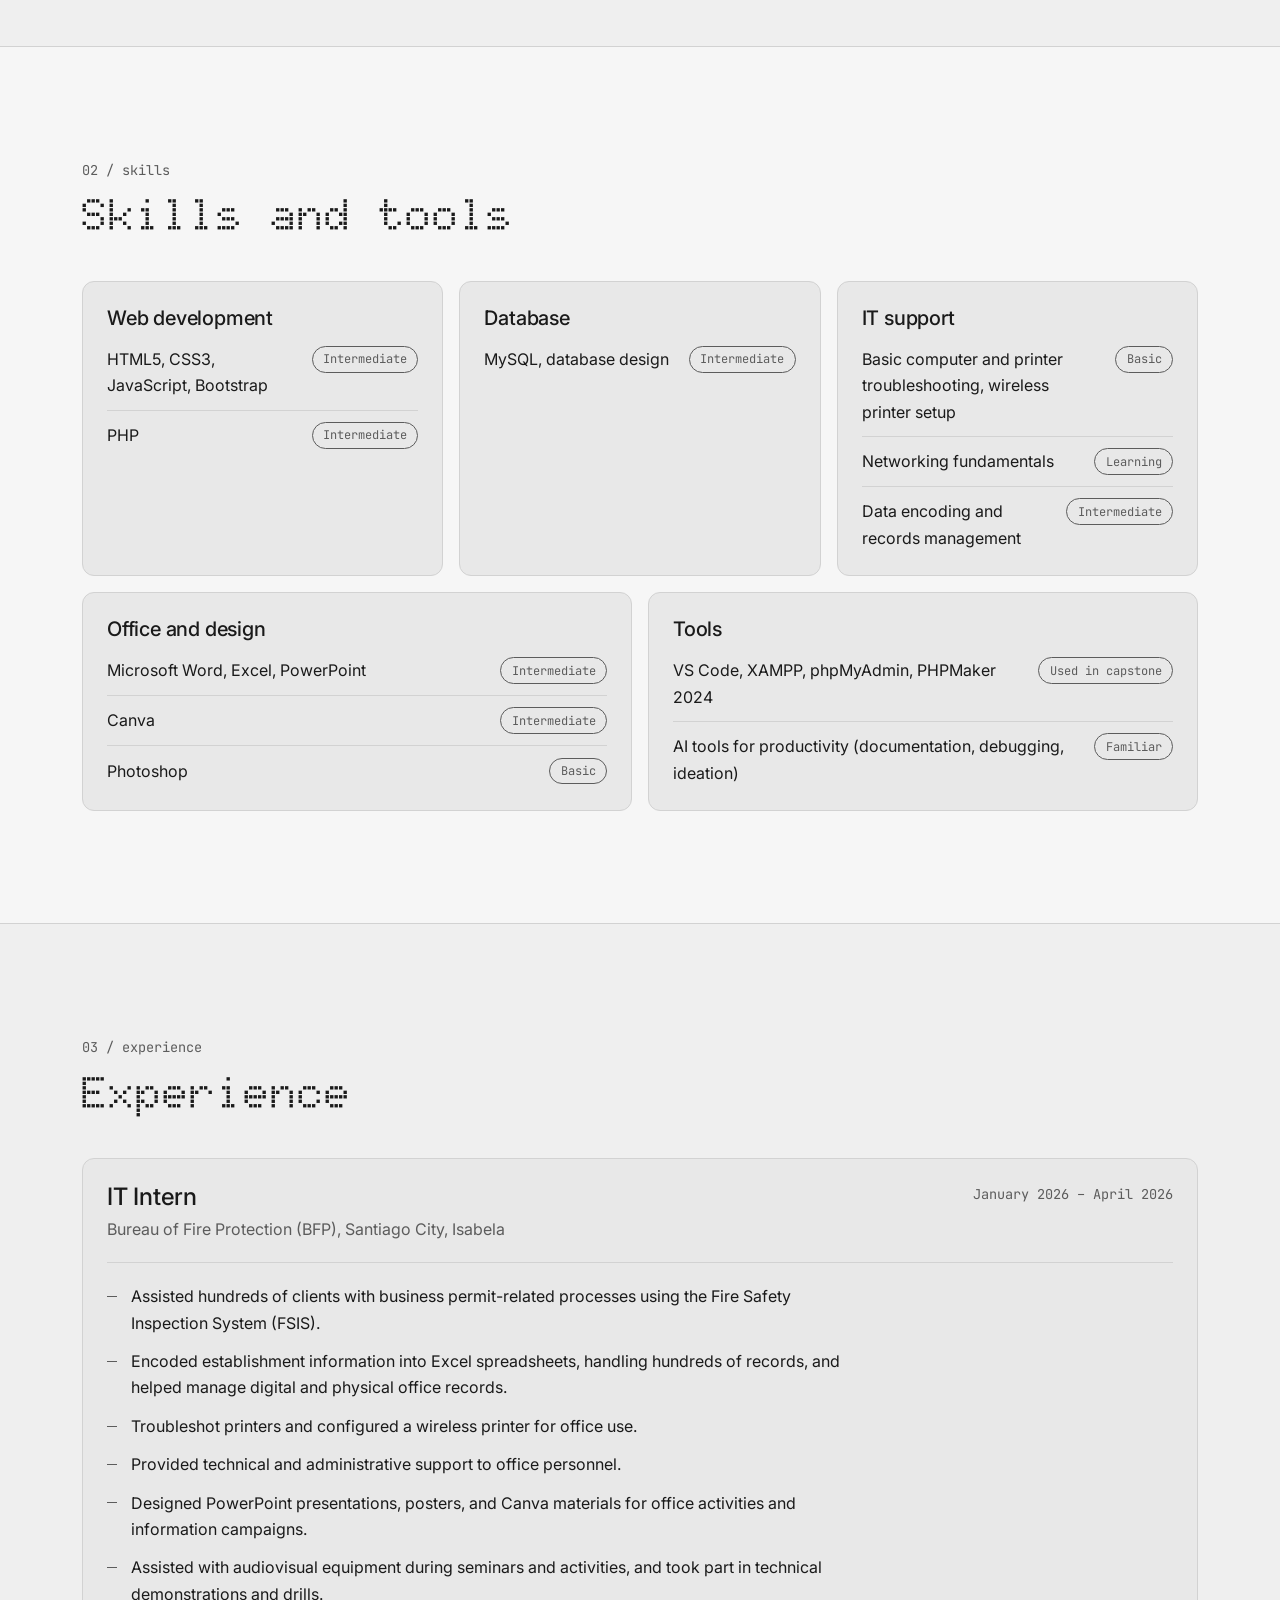
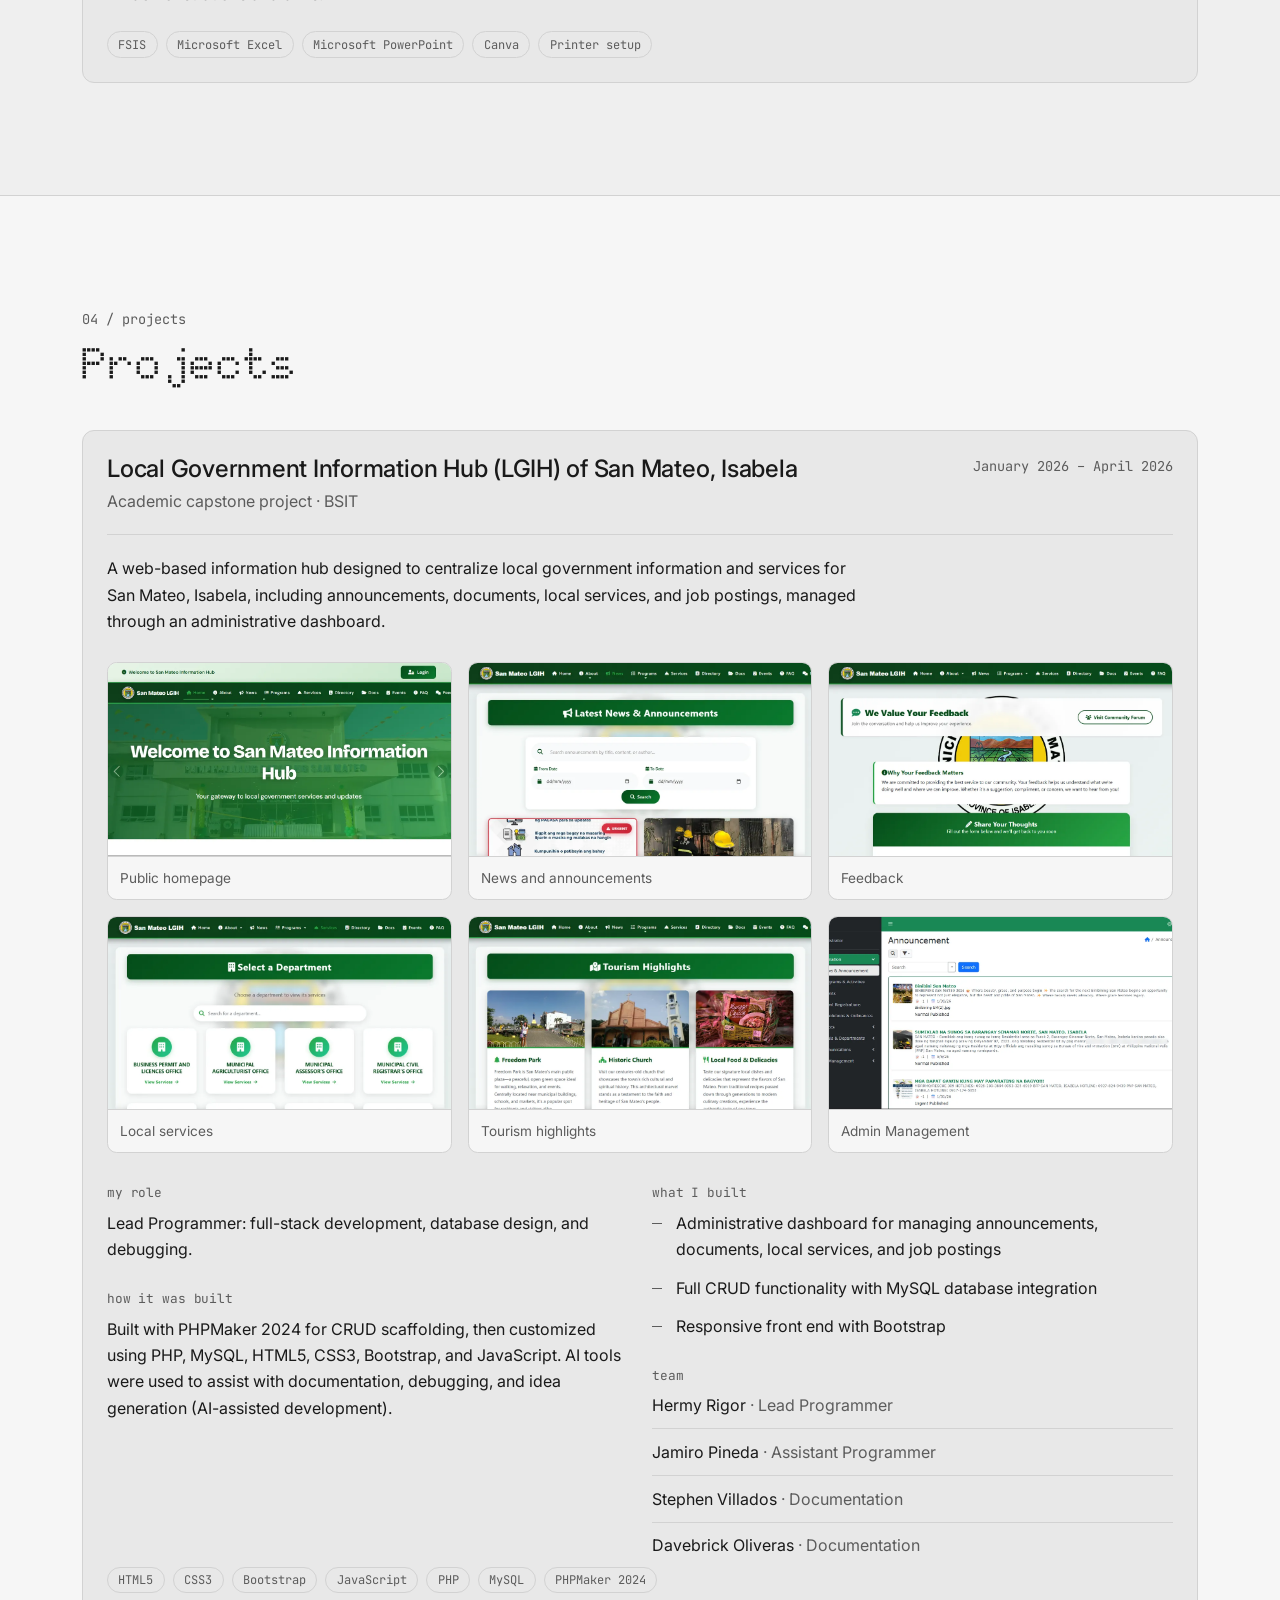
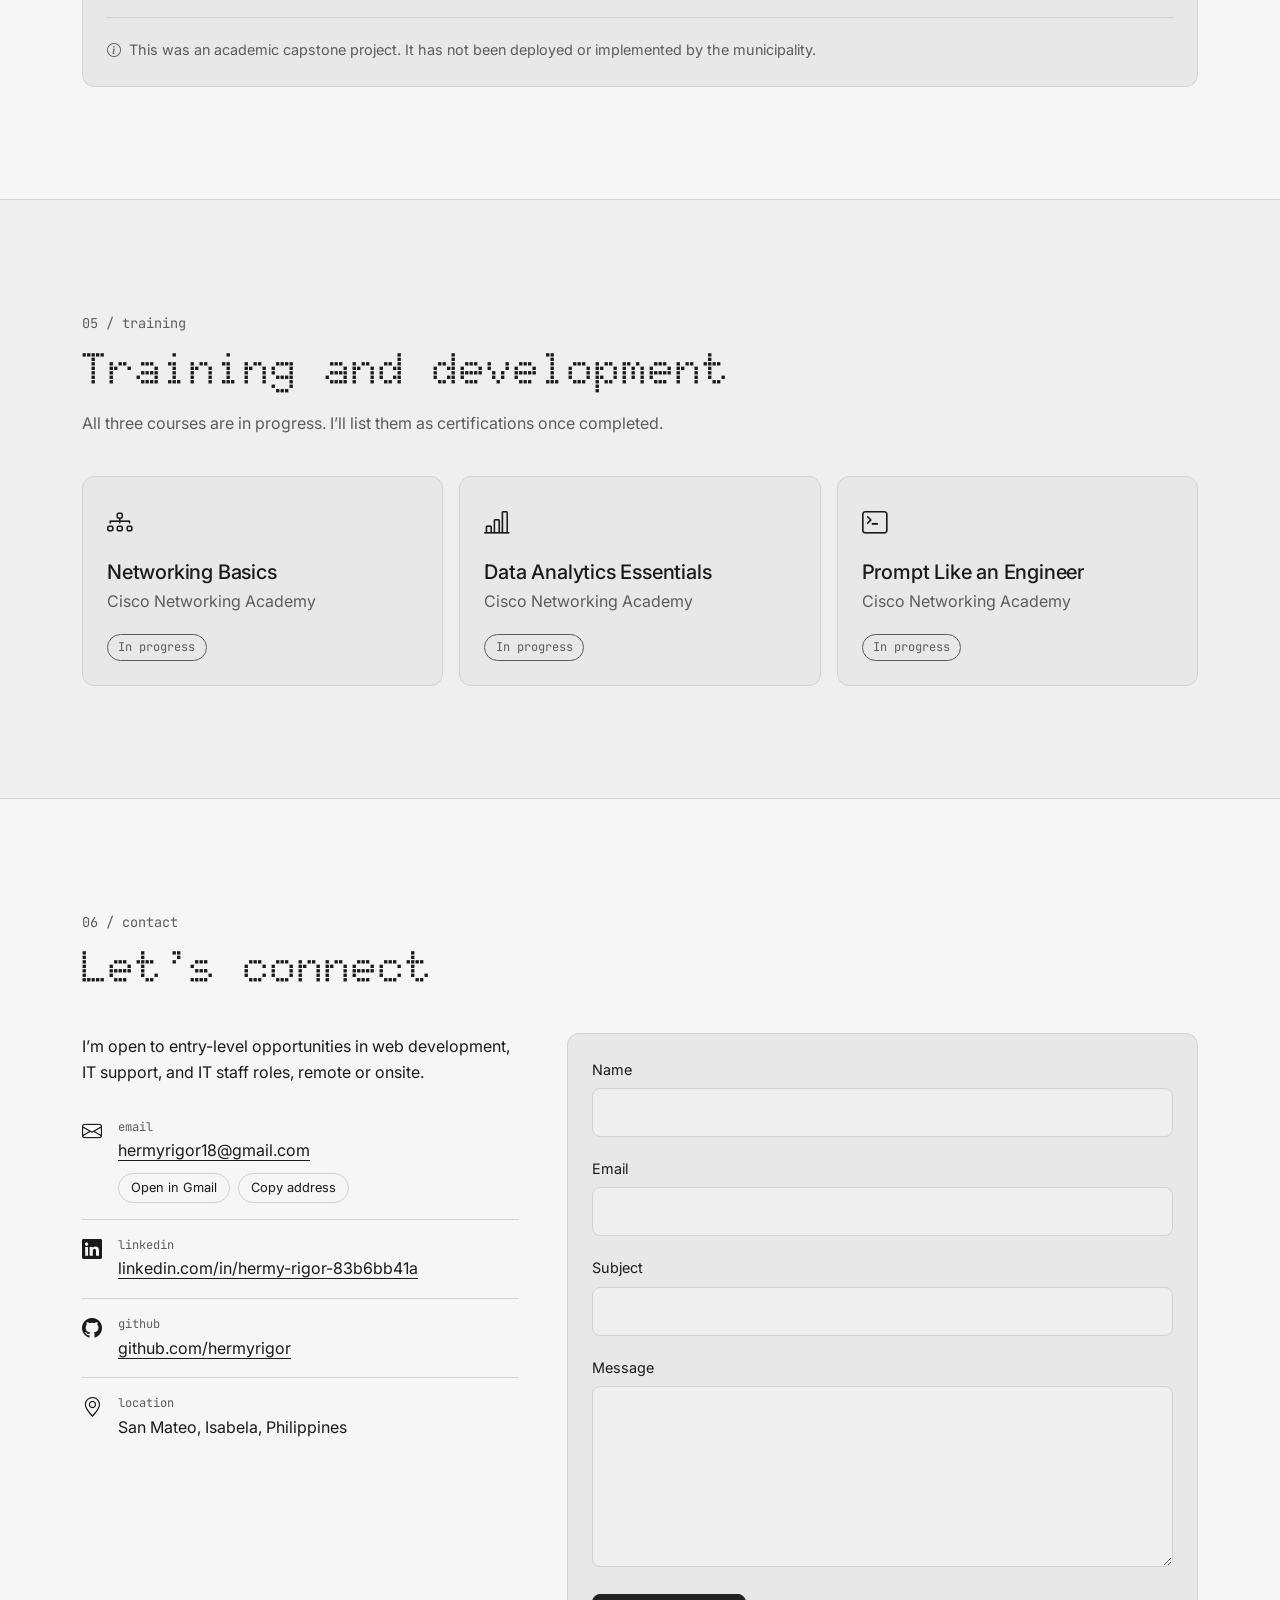
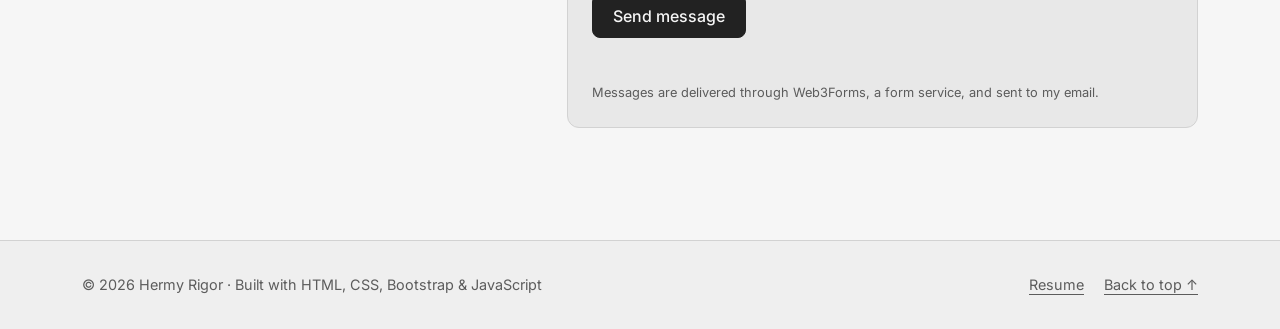
==== commit 9c34622a: "Update location to Santiago City, Isabela" ====
--- a/index.html
+++ b/index.html
@@ -128,7 +128,7 @@
 
         <div class="row g-5">
           <div class="col-lg-7 about-text">
-            <p>I’m a Bachelor of Science in Information Technology graduate from Cagayan Valley Computer and Information Technology College (2026), based in San Mateo, Isabela. I enjoy building practical, database-driven web applications and solving the everyday technical problems that keep an office running.</p>
+            <p>I’m a Bachelor of Science in Information Technology graduate from Cagayan Valley Computer and Information Technology College (2026), based in Santiago City, Isabela. I enjoy building practical, database-driven web applications and solving the everyday technical problems that keep an office running.</p>
             <p>My experience includes an IT internship at the Bureau of Fire Protection in Santiago City, where I combined technical support with records management and documentation, and a capstone project where I served as lead programmer. I’m currently strengthening my networking and IT support knowledge through Cisco Networking Academy.</p>
             <p class="mb-0">I’m looking for an entry-level role in web development, IT support, or IT staff work, and I’m open to remote or onsite opportunities.</p>
           </div>
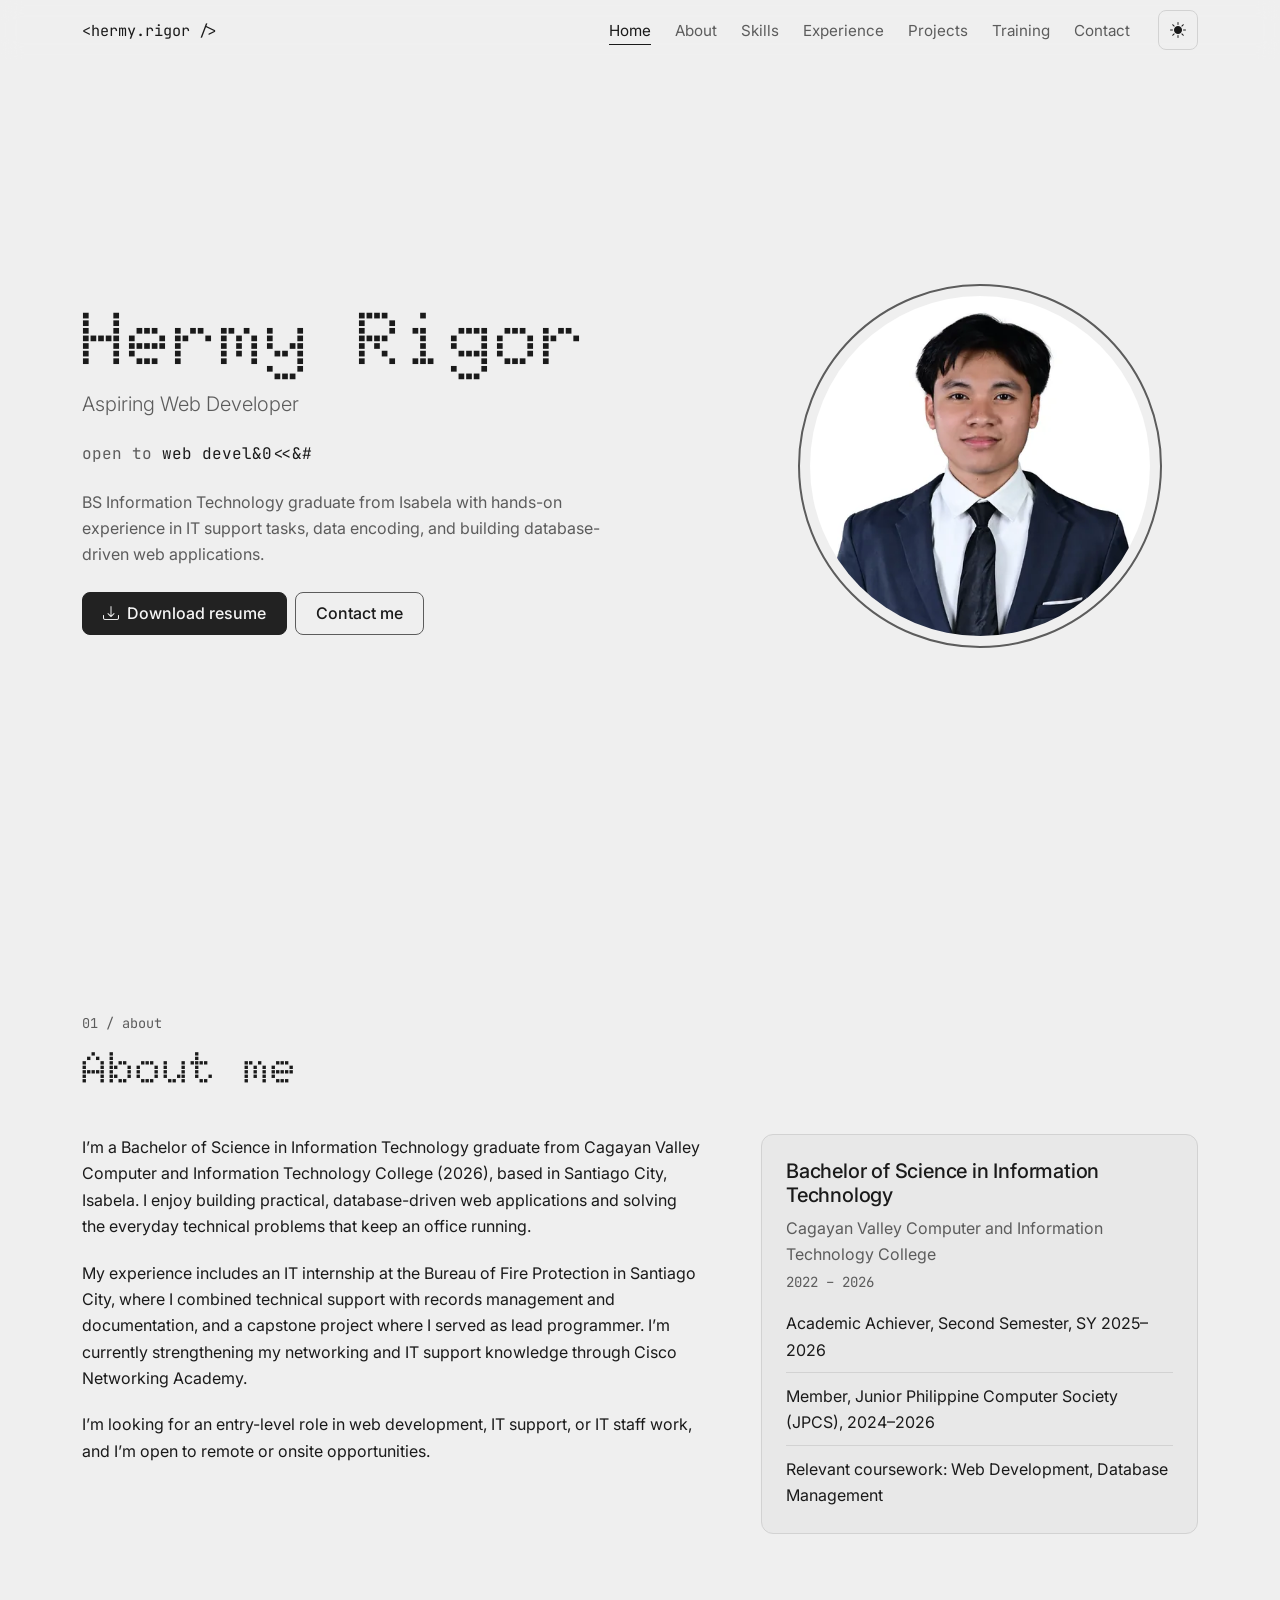
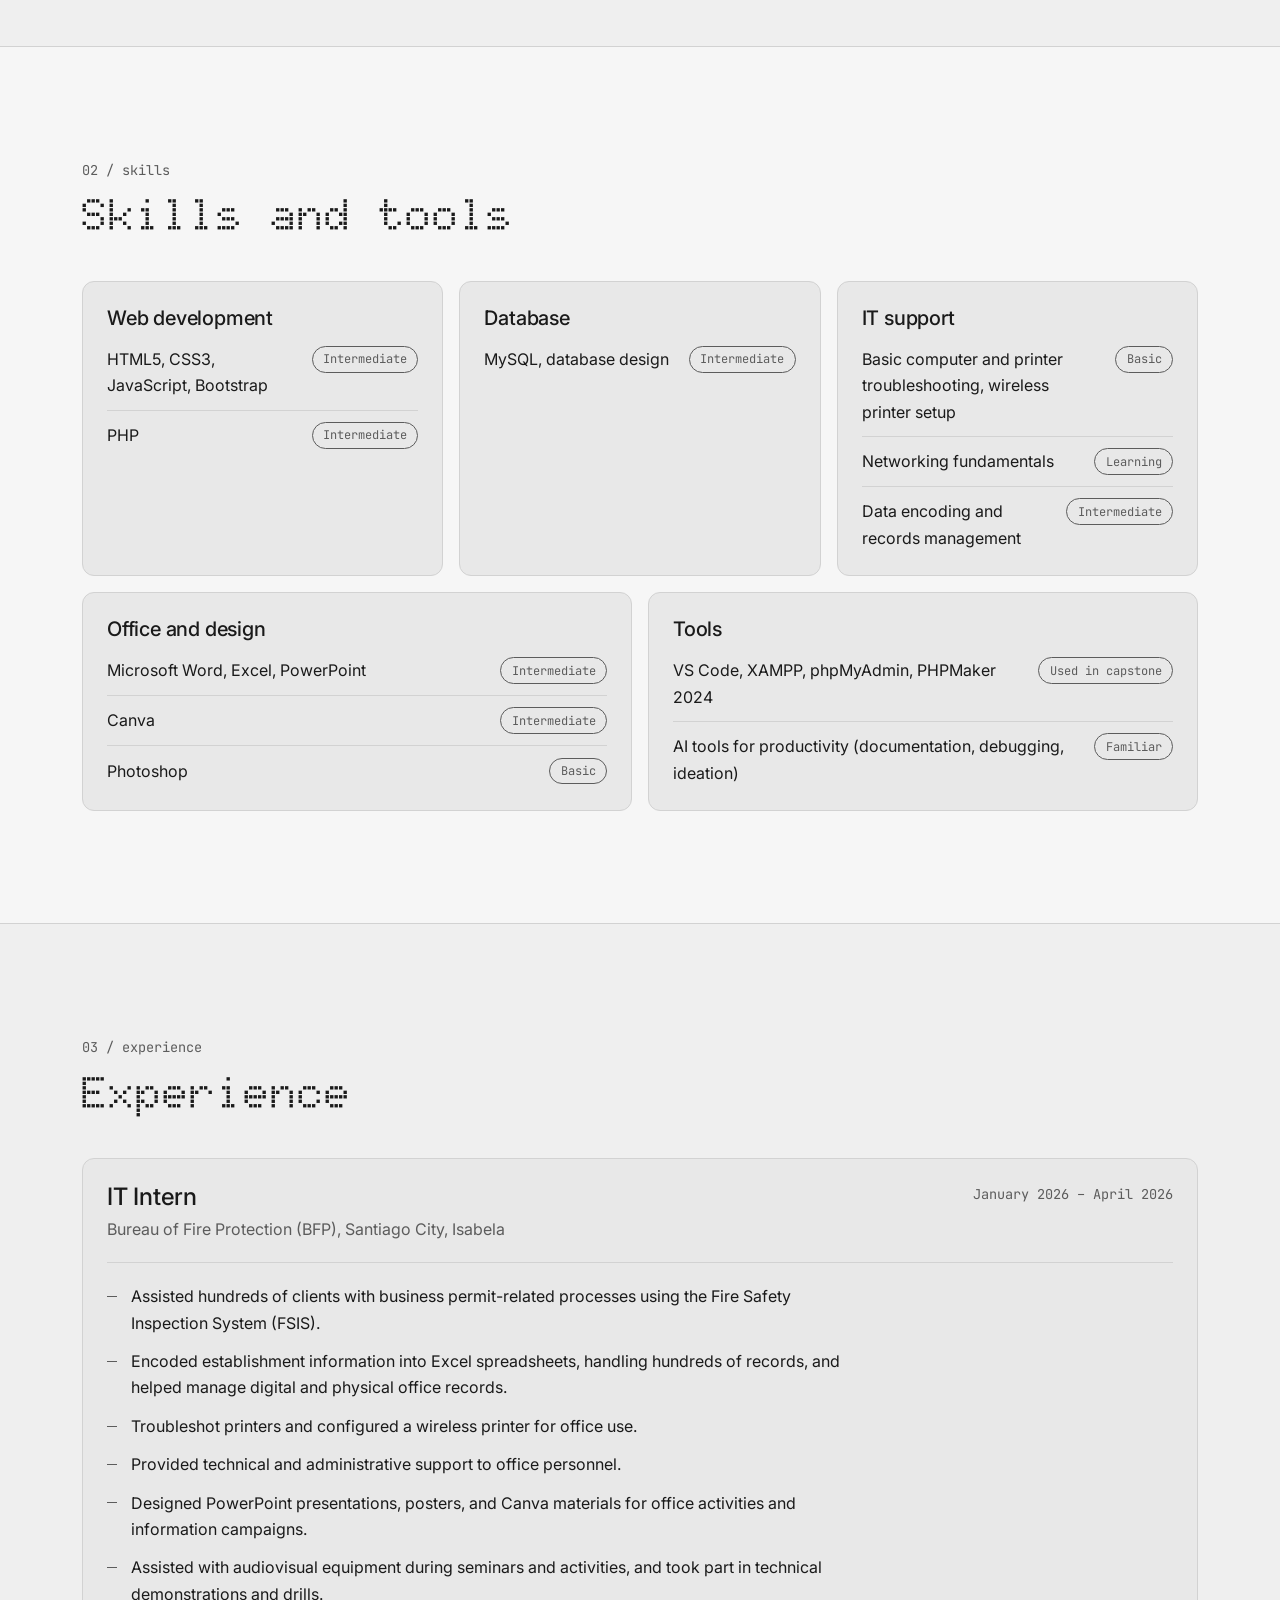
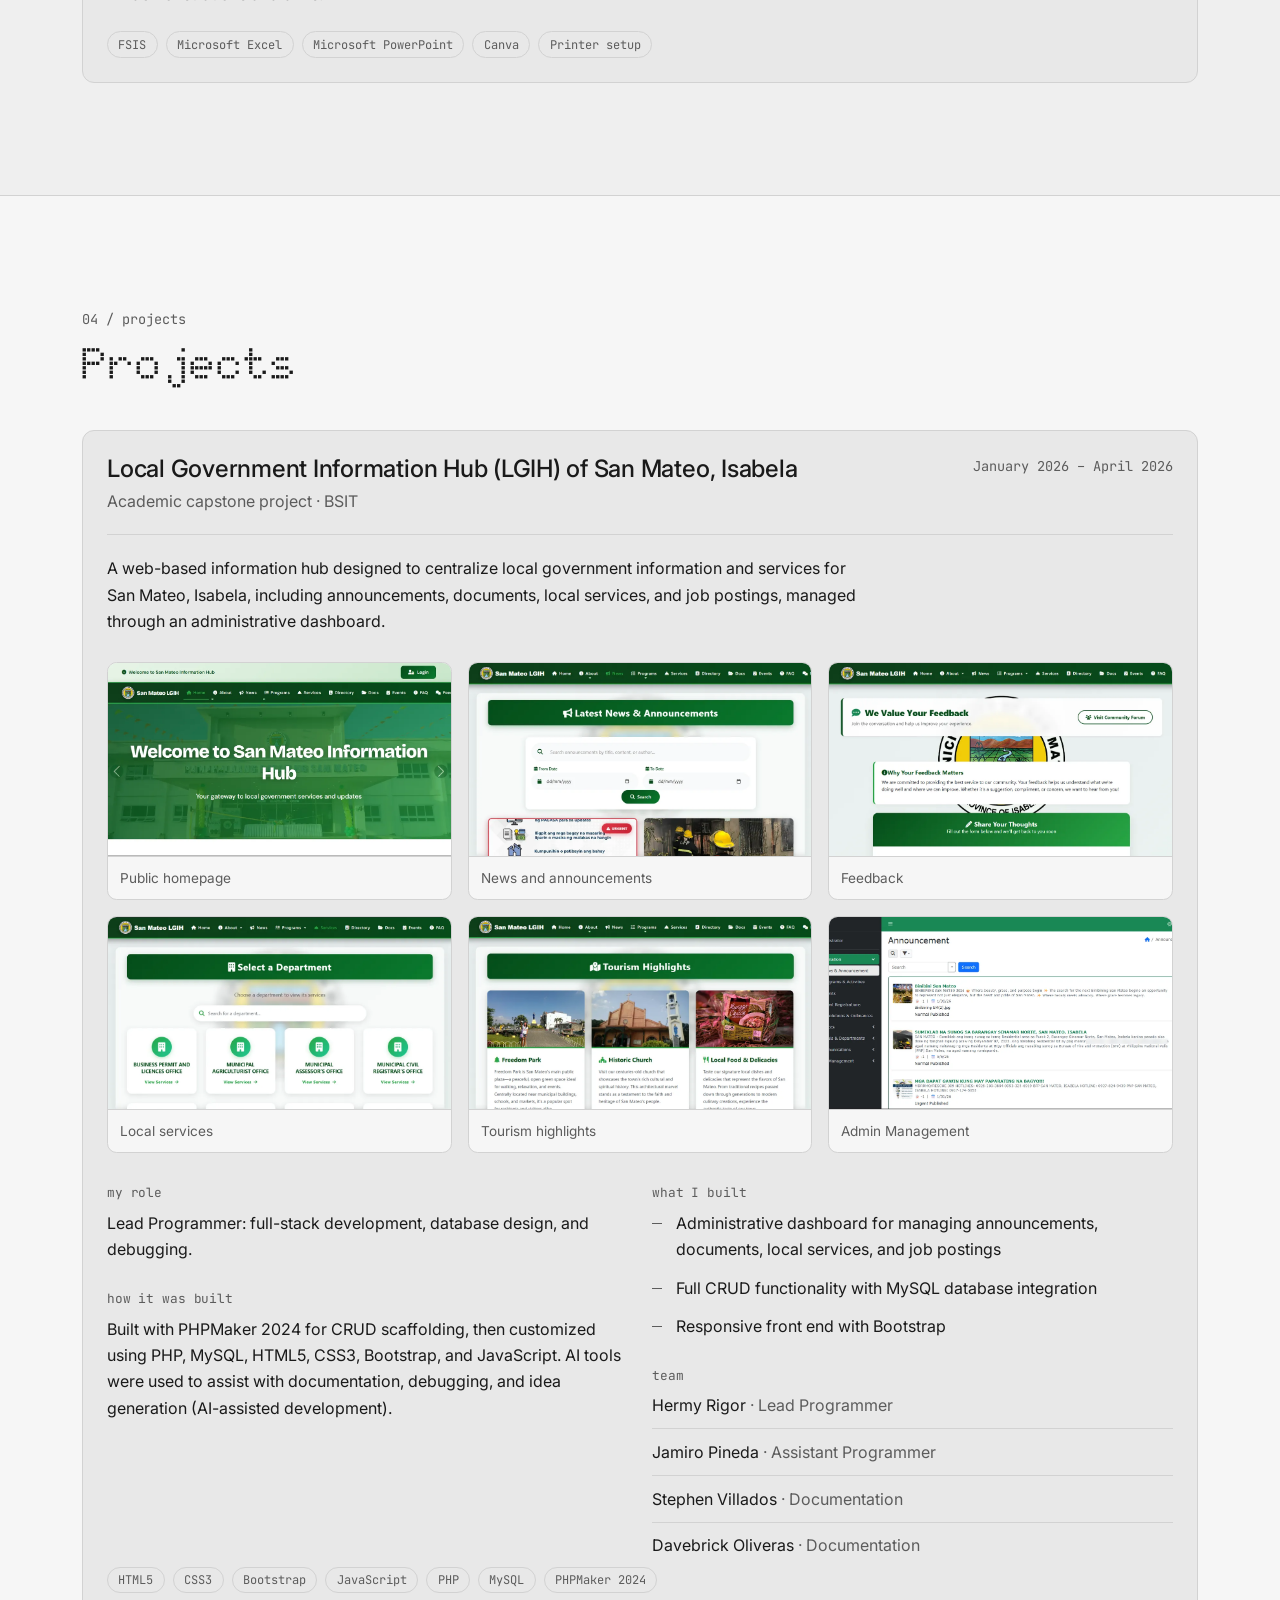
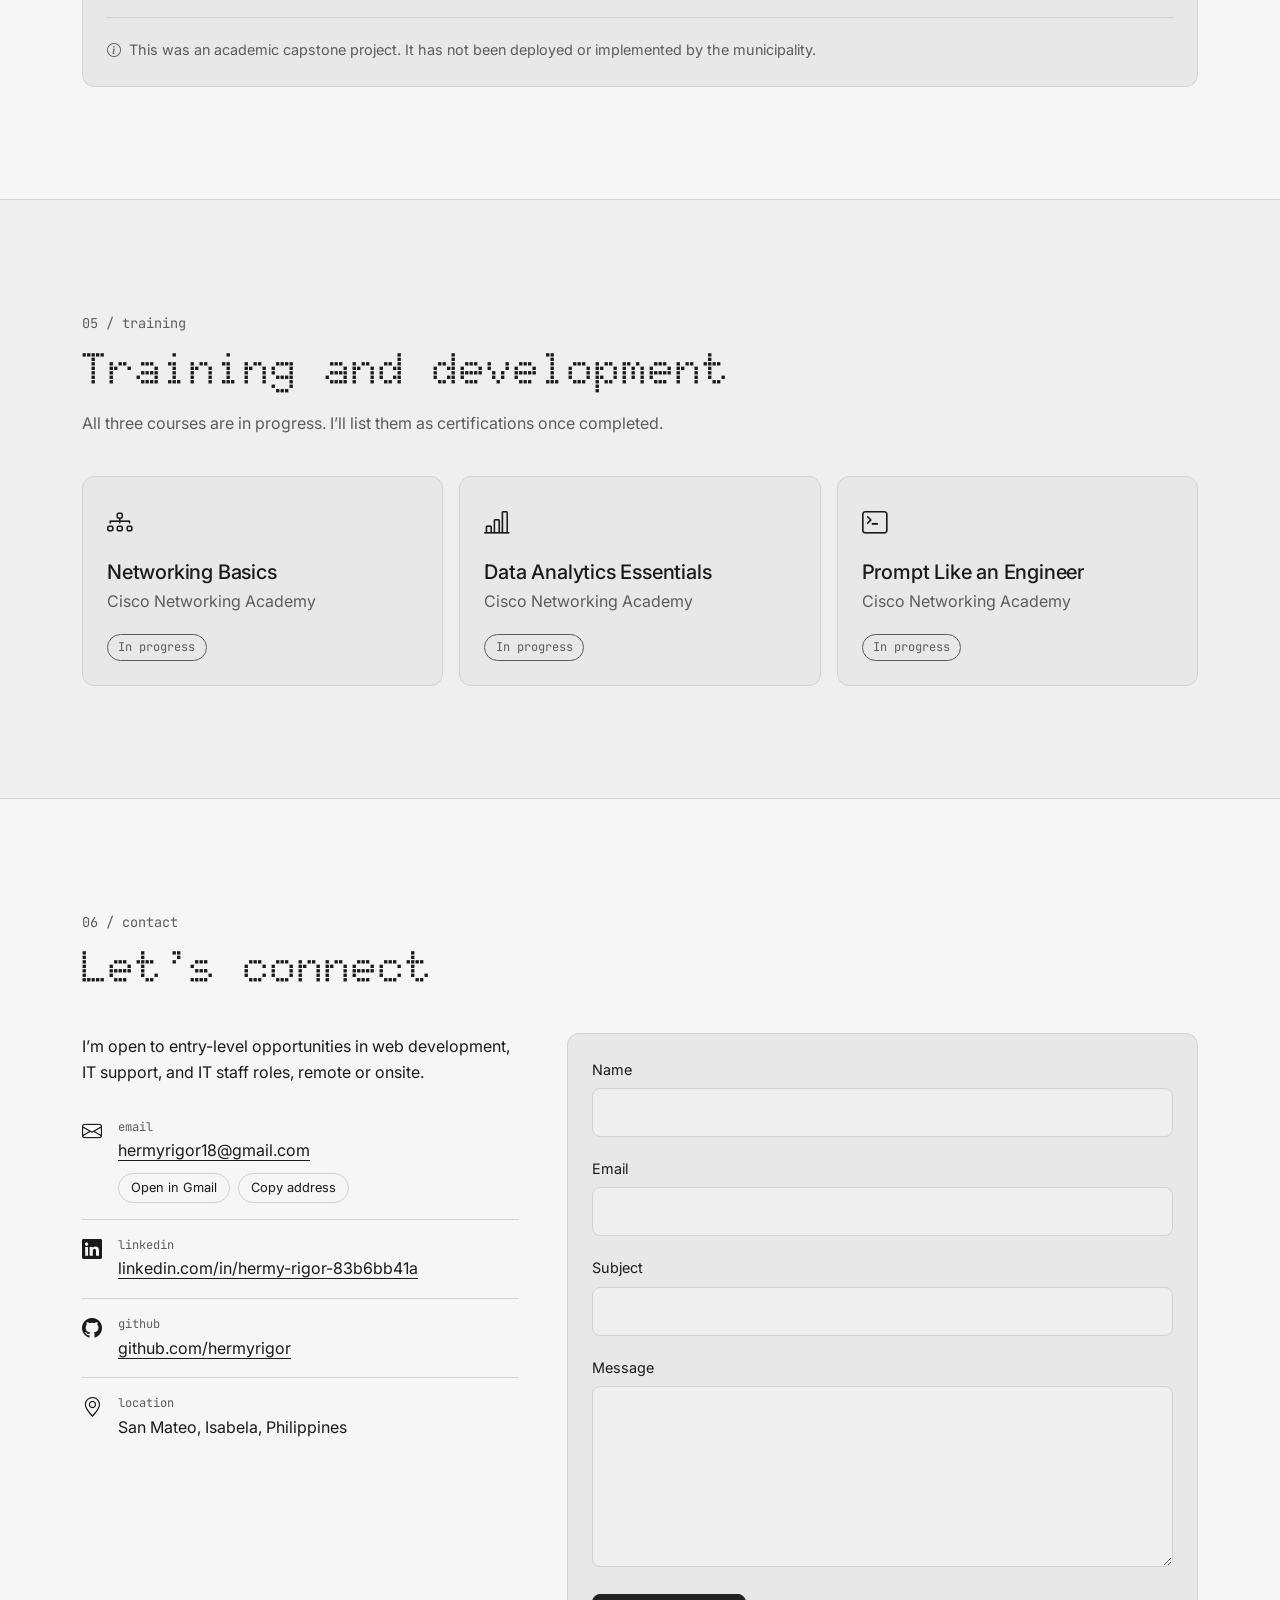
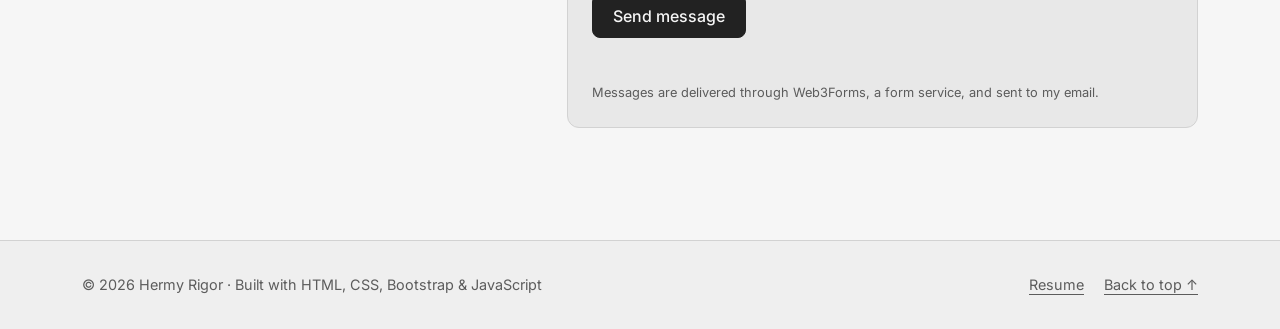
==== commit 6f106c68: "Serve a small hero photo to phones" ====
--- a/index.html
+++ b/index.html
@@ -91,6 +91,9 @@
           <div class="col-lg-5 order-1 order-lg-2 text-center">
             <img class="hero-photo"
                  src="assets/images/profile/hermy-rigor.webp"
+                 srcset="assets/images/profile/hermy-rigor-480.webp 480w,
+                         assets/images/profile/hermy-rigor.webp 800w"
+                 sizes="(max-width: 548px) 62vw, 340px"
                  alt="Portrait of Hermy Rigor wearing a dark suit and black tie"
                  width="800" height="800" fetchpriority="high">
           </div>
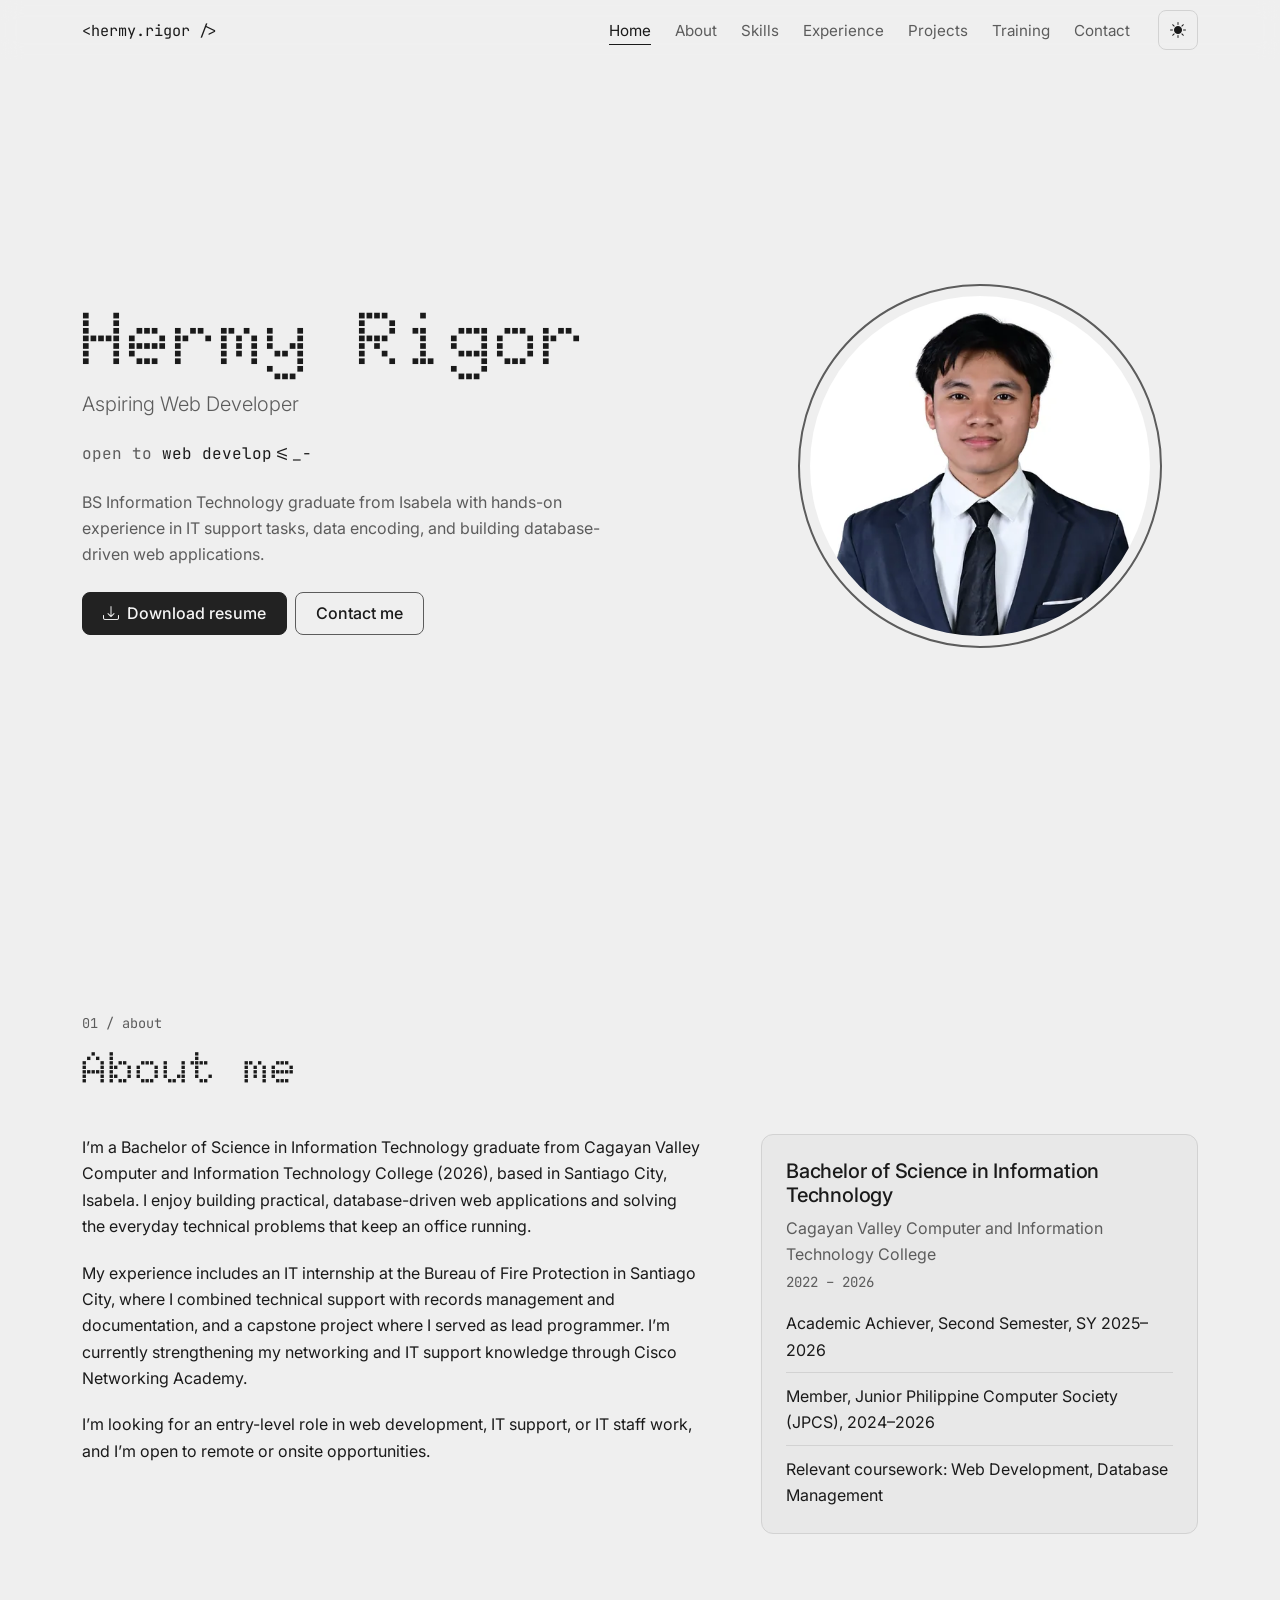
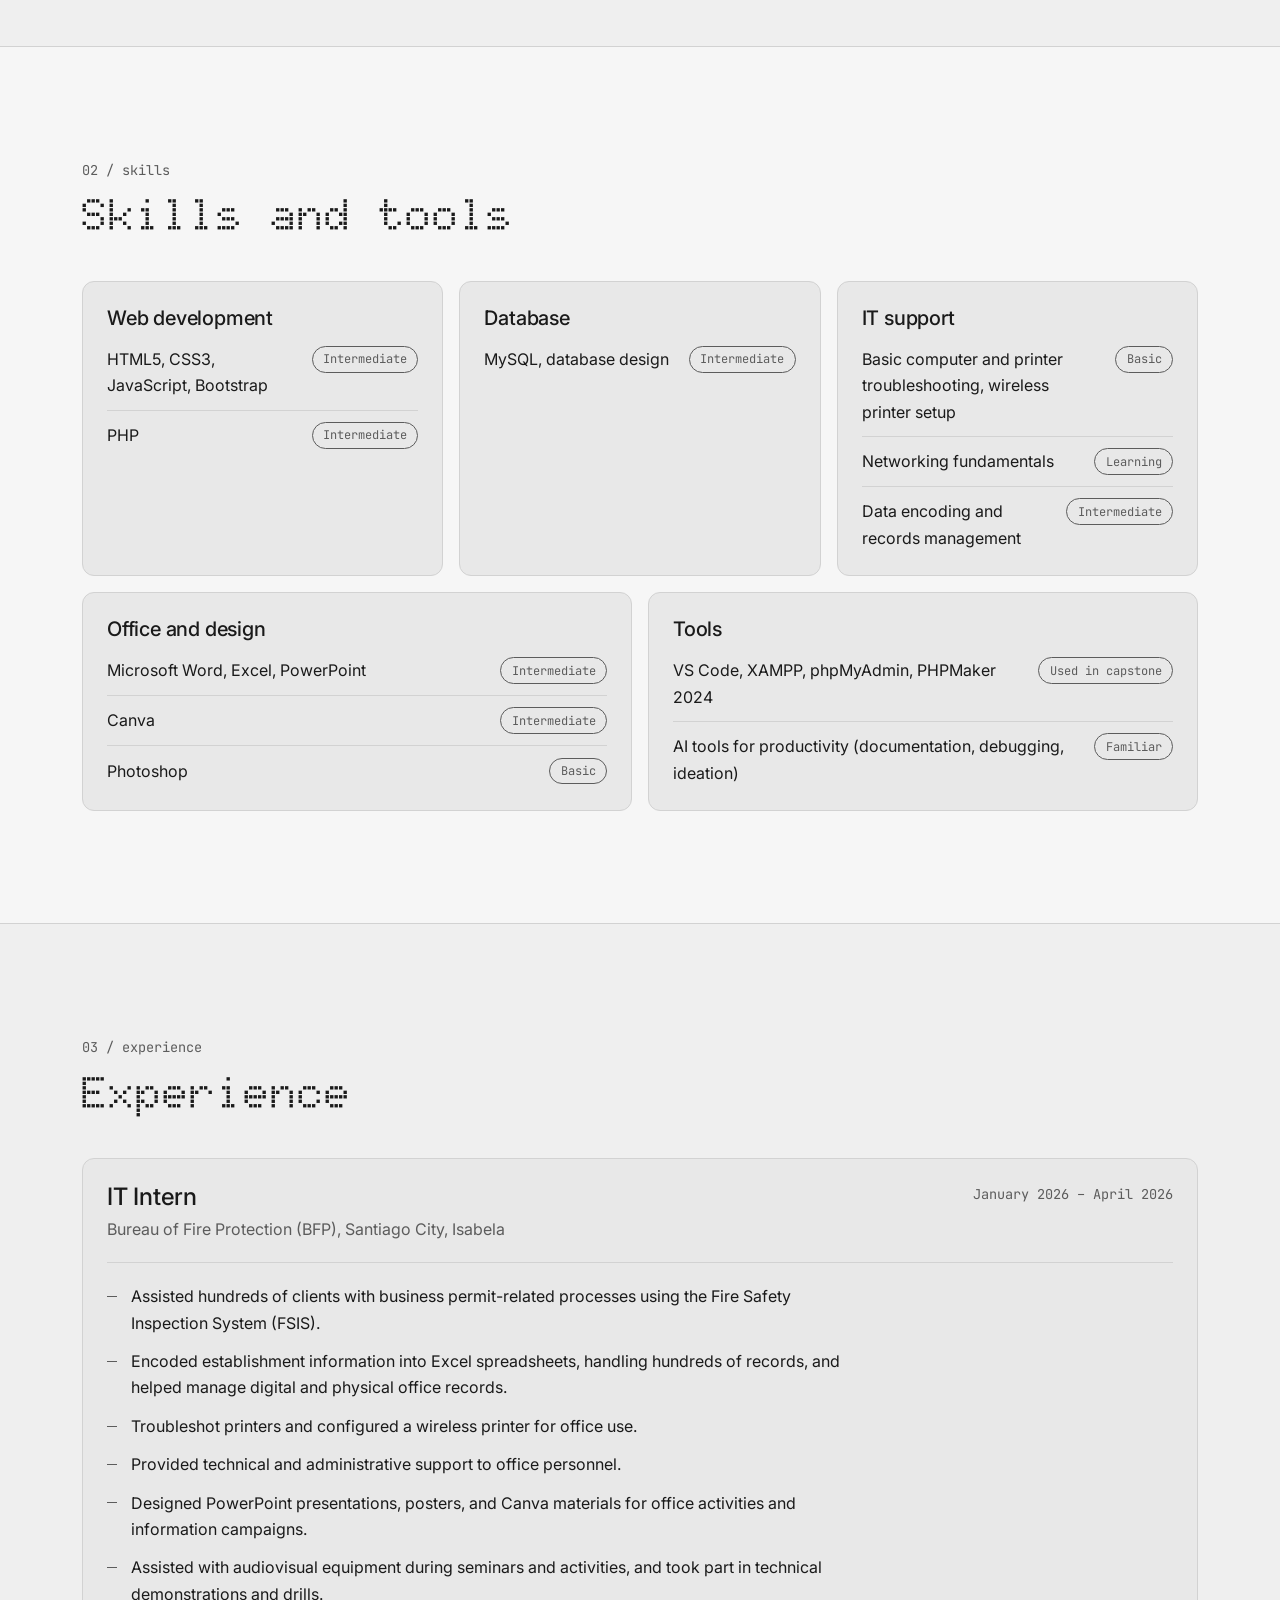
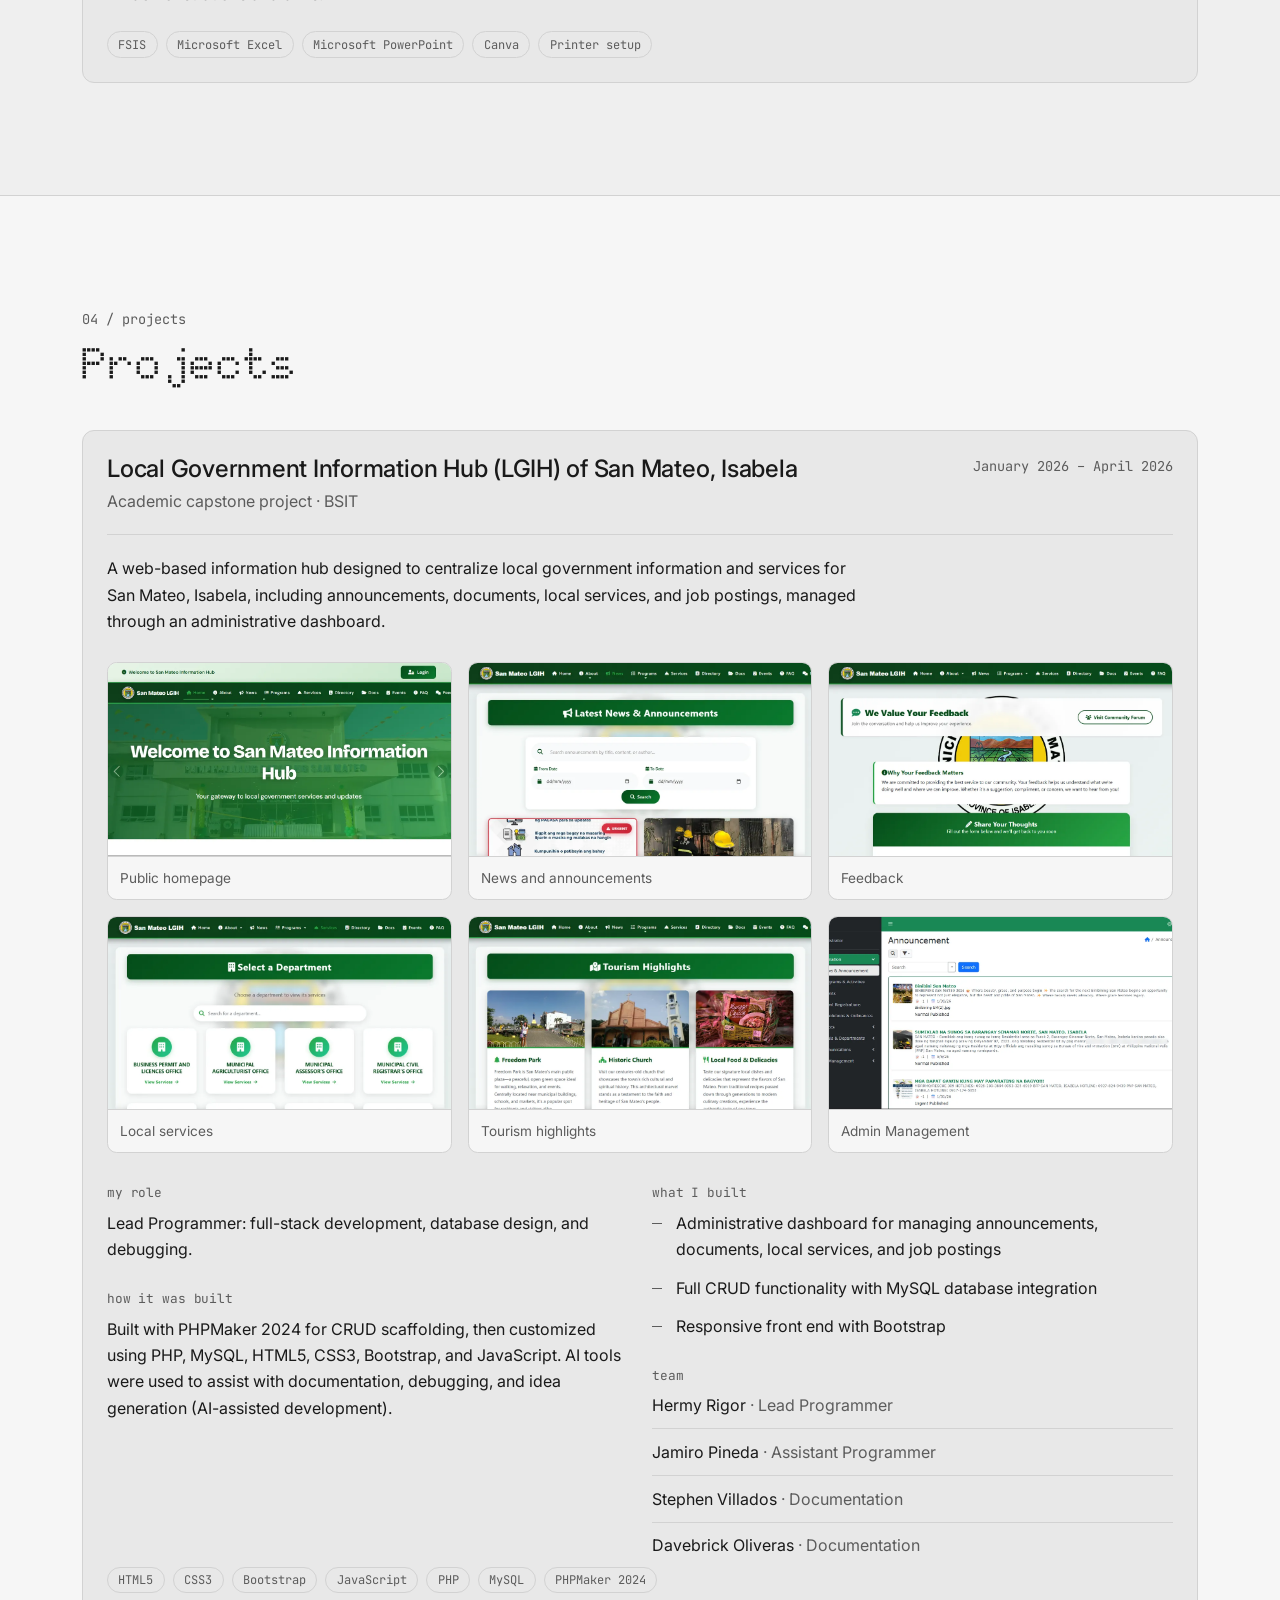
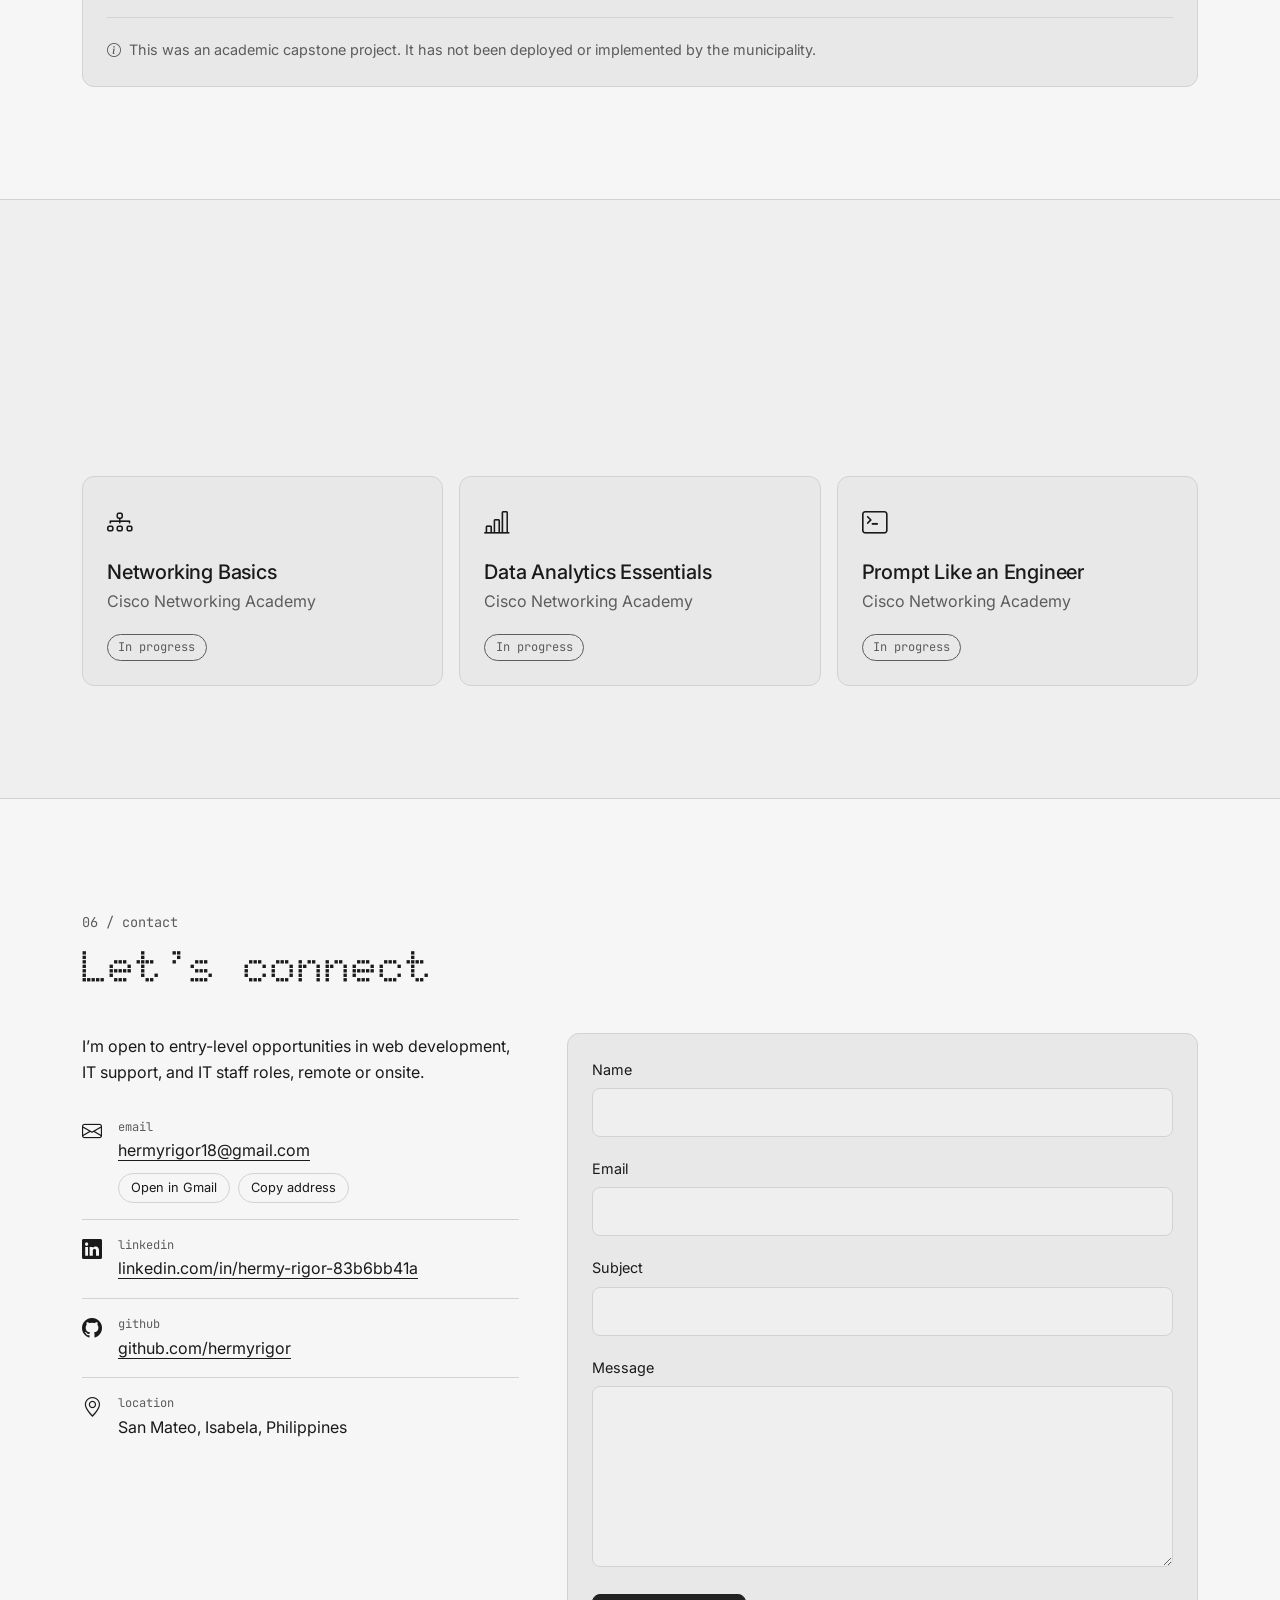
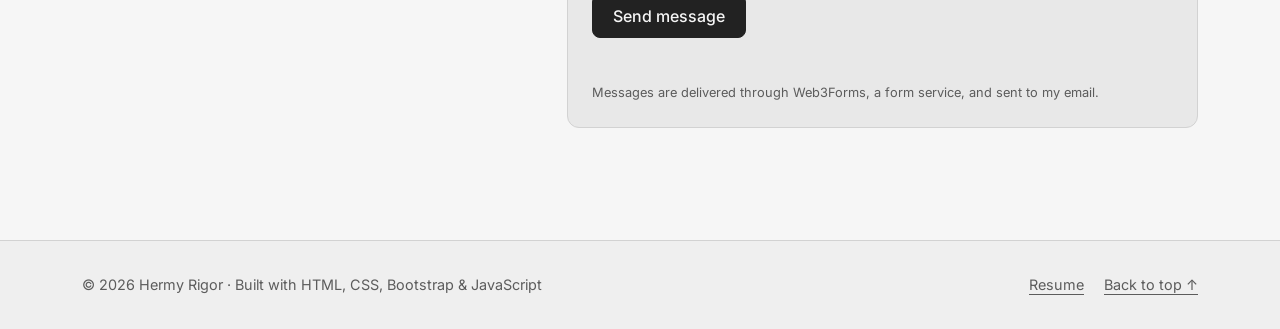
==== commit b6e5e073: "Use an observer for the navbar border instead of reading scroll position" ====
--- a/index.html
+++ b/index.html
@@ -44,6 +44,7 @@
   <link rel="stylesheet" href="assets/css/style.css">
 </head>
 <body data-bs-spy="scroll" data-bs-target="#siteNav" data-bs-root-margin="0px 0px -40%" data-bs-smooth-scroll="false" tabindex="0">
+  <div id="navSentinel" aria-hidden="true"></div>
   <a class="skip-link" href="#main">Skip to content</a>
 
   <!-- ================= NAVBAR ================= -->
--- a/assets/css/style.css
+++ b/assets/css/style.css
@@ -552,4 +552,15 @@
 
 
 /* 404 page */
-.notfound { min-height: 100vh; display: flex; align-items: center; }+.notfound { min-height: 100vh; display: flex; align-items: center; }
+
+
+/* Invisible marker at the top of the page. The navbar border appears once it scrolls out of view. */
+#navSentinel {
+  position: absolute;
+  top: 0;
+  left: 0;
+  width: 1px;
+  height: 10px;
+  pointer-events: none;
+}
